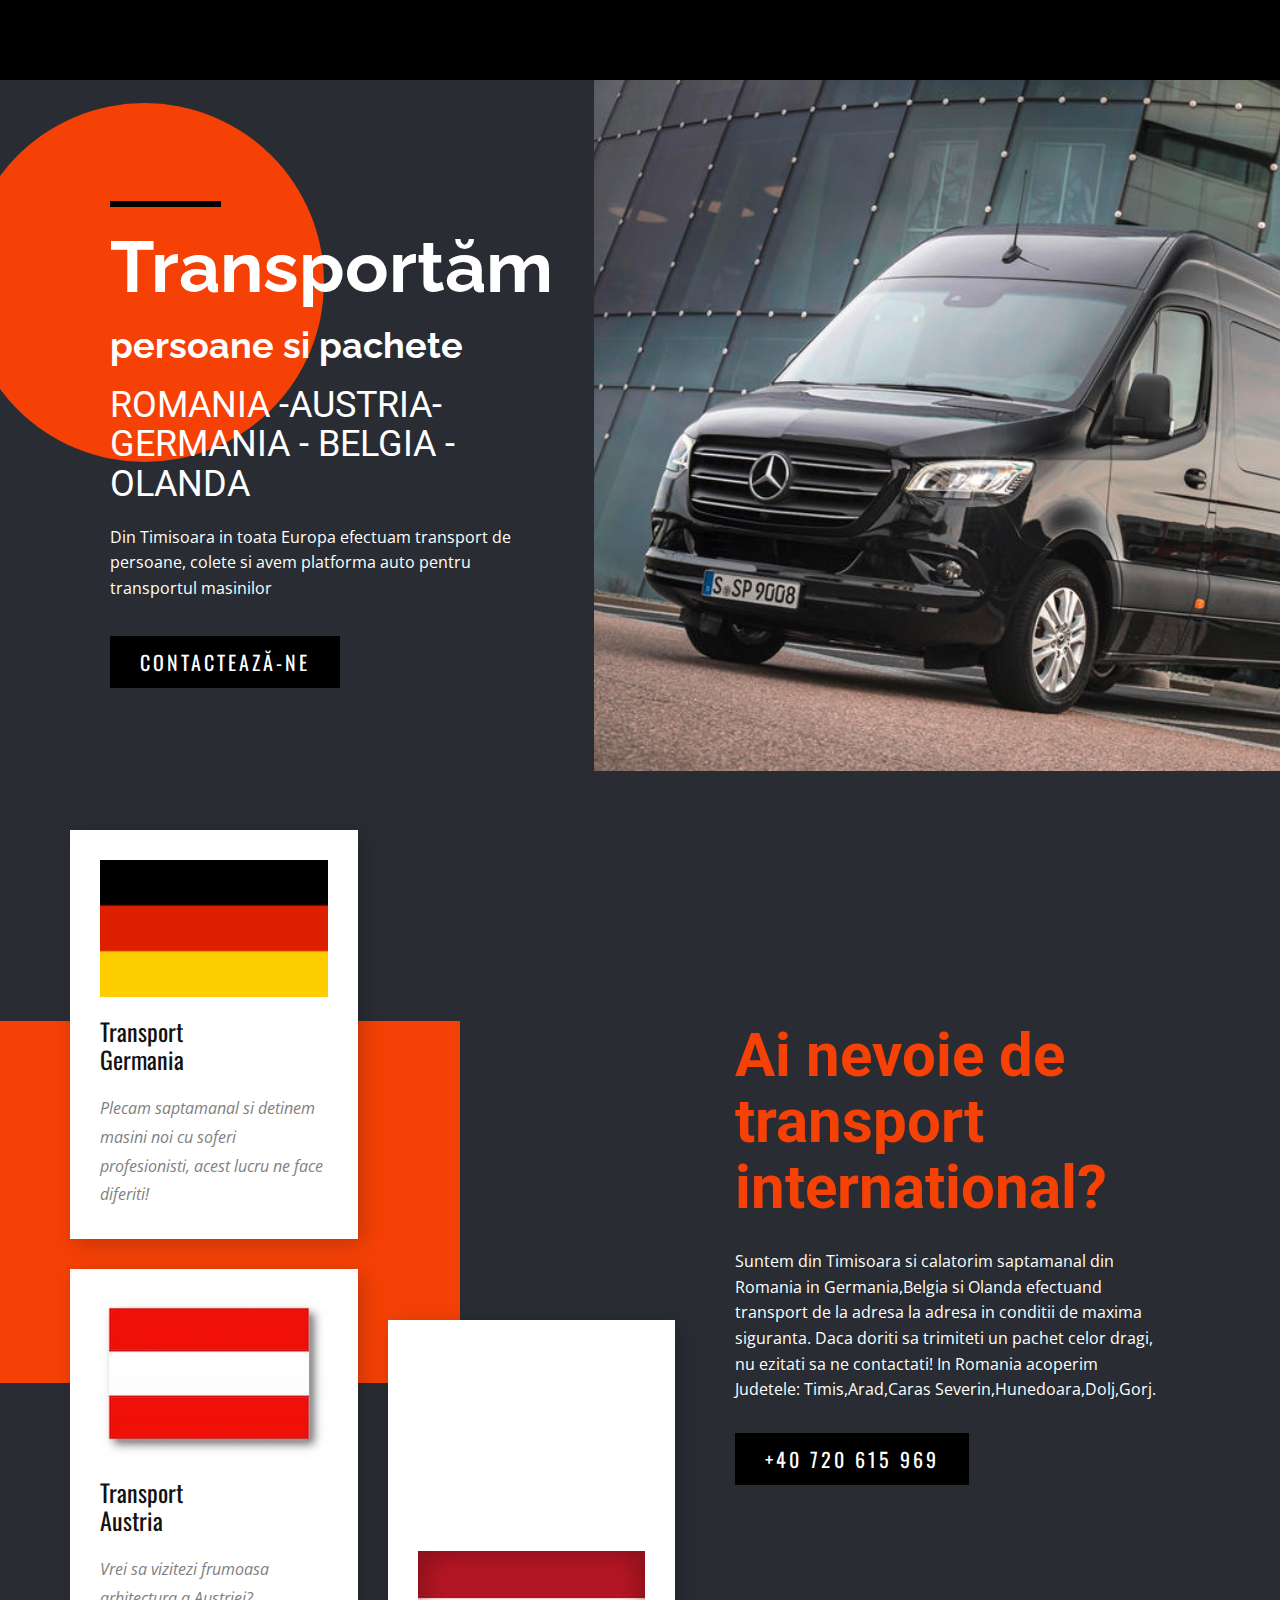
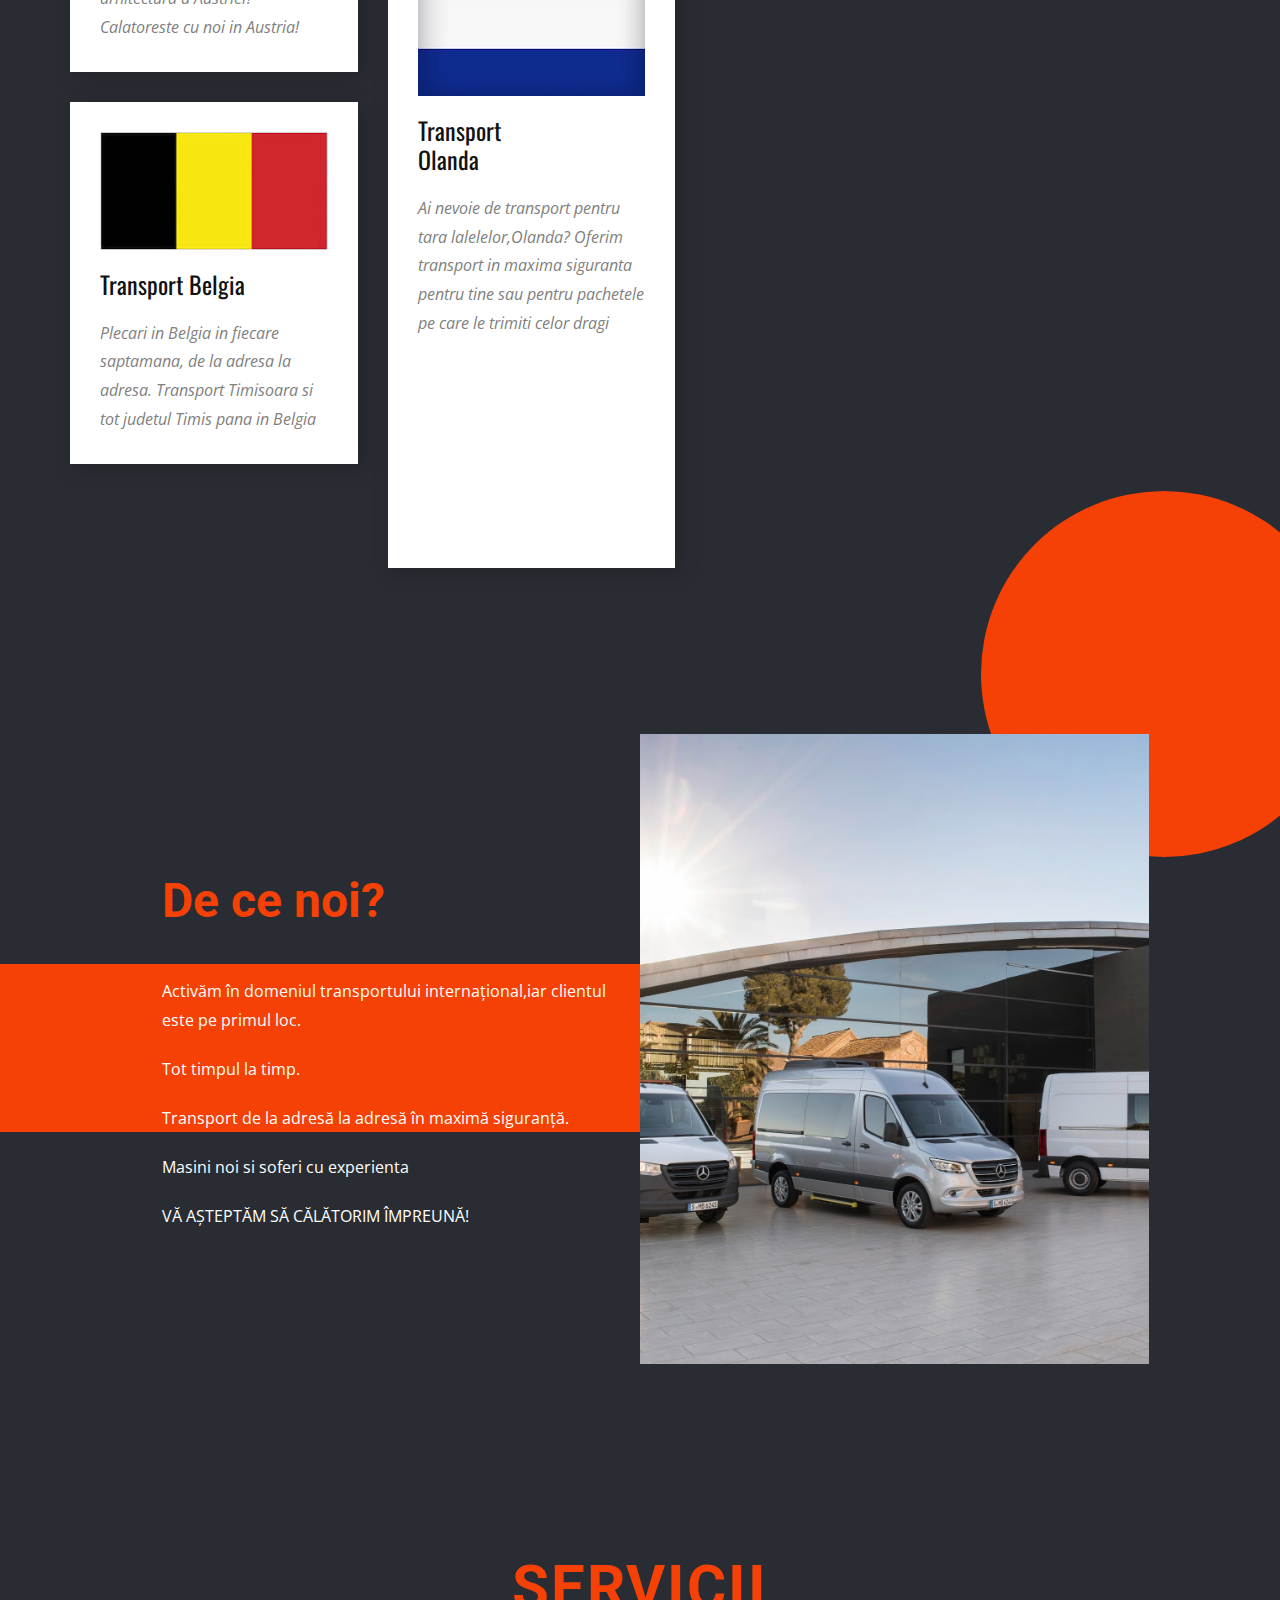
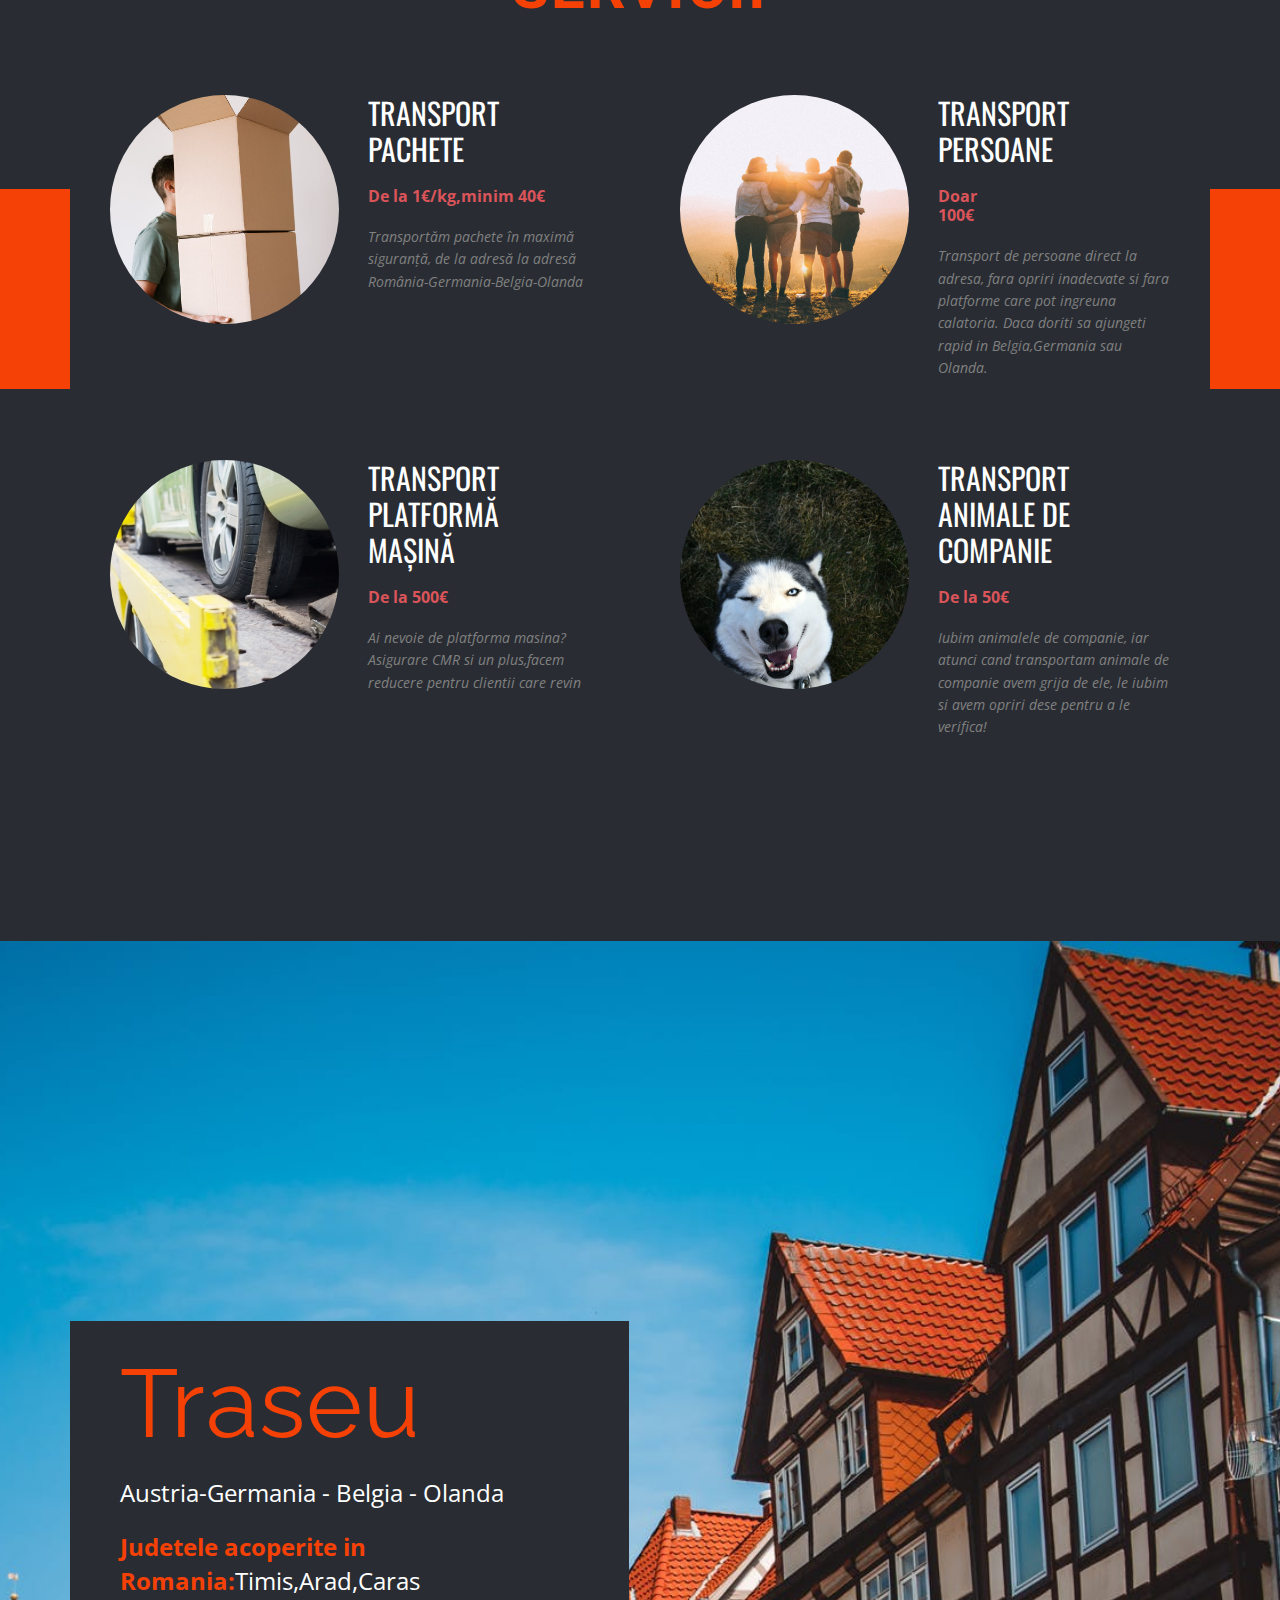
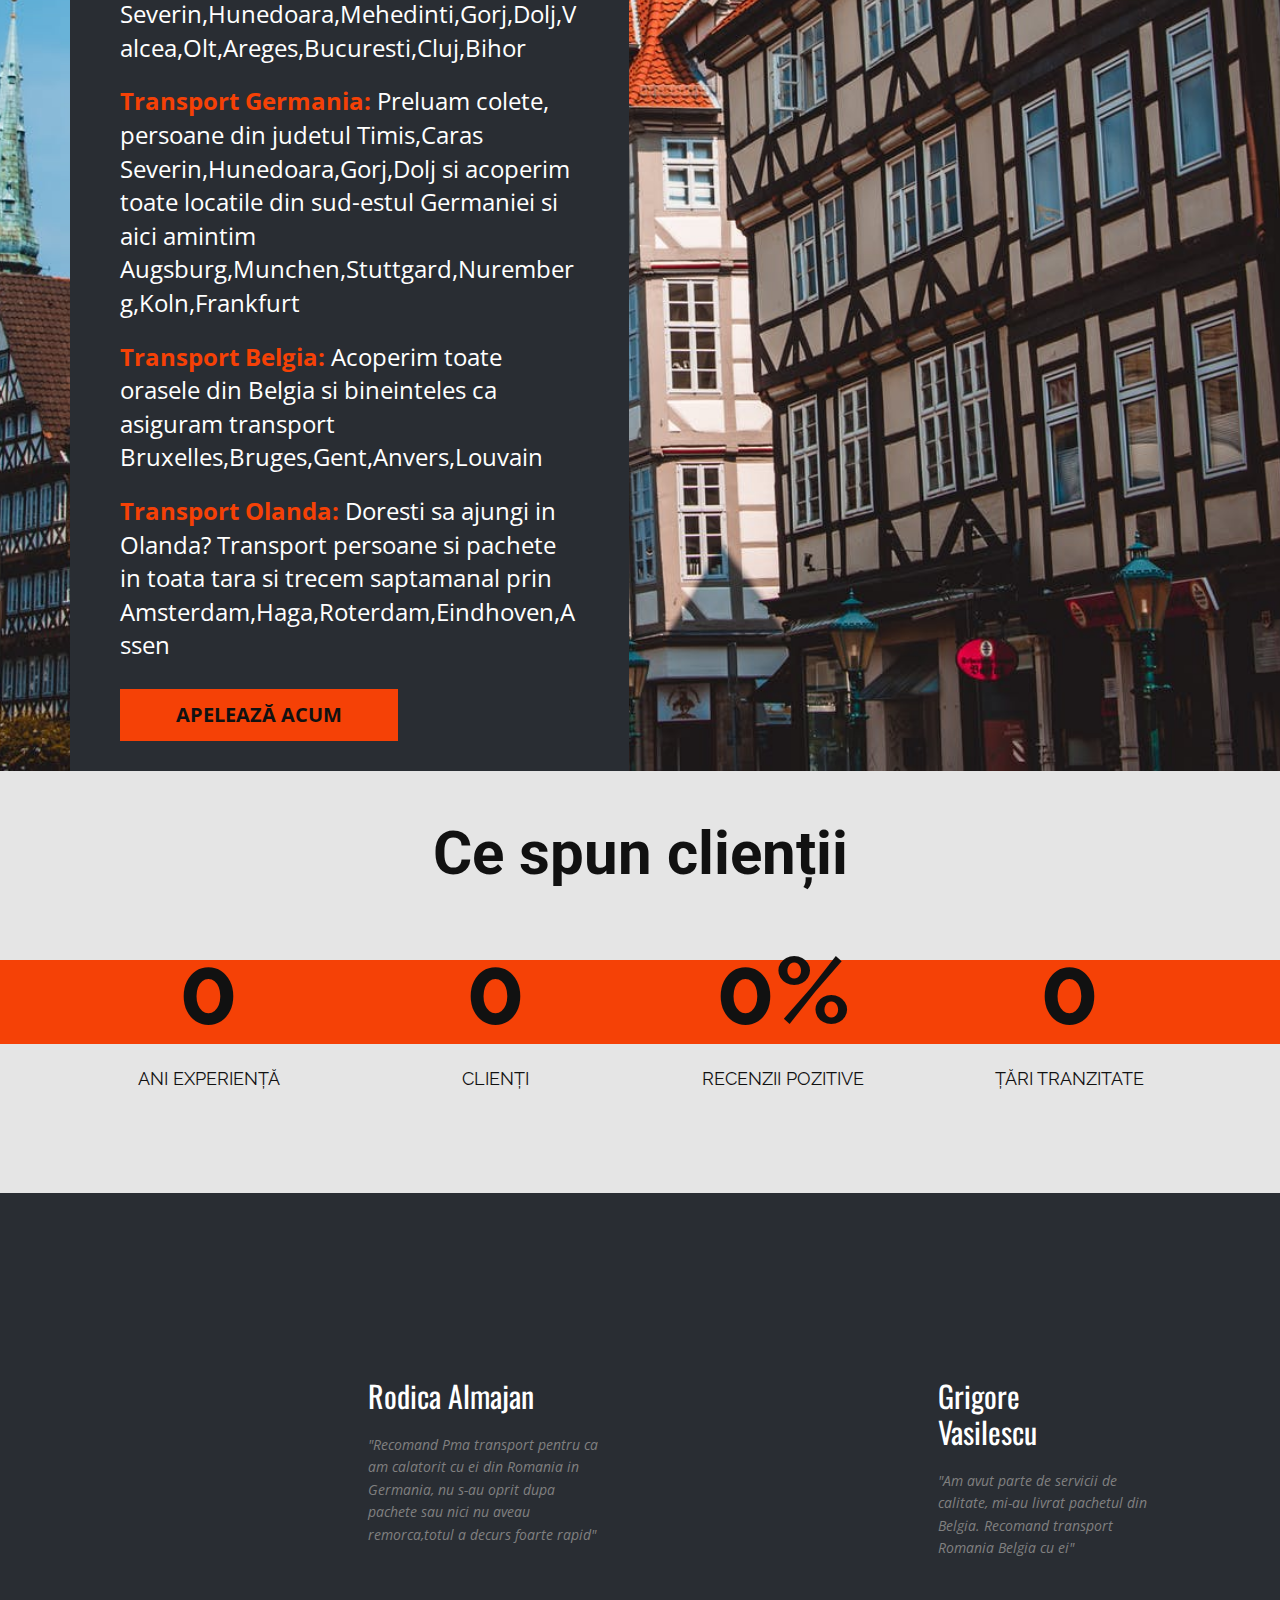
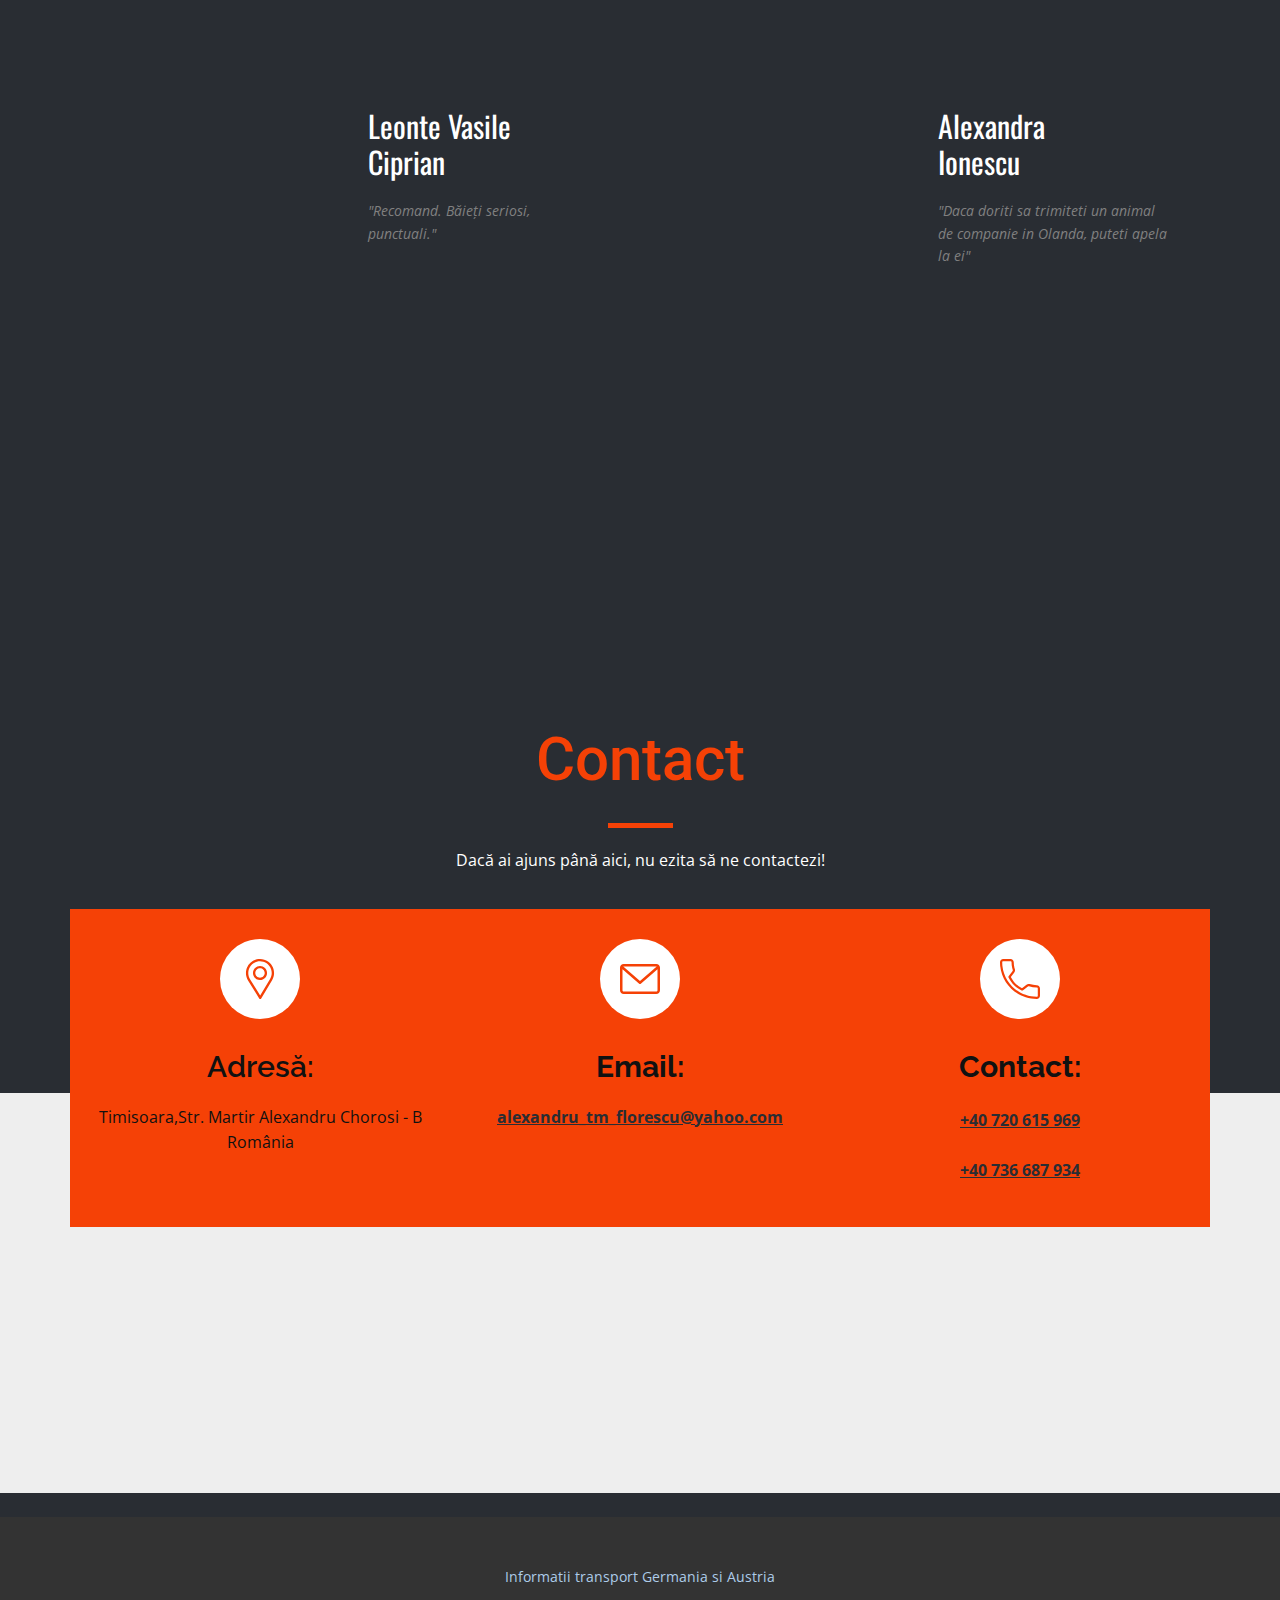
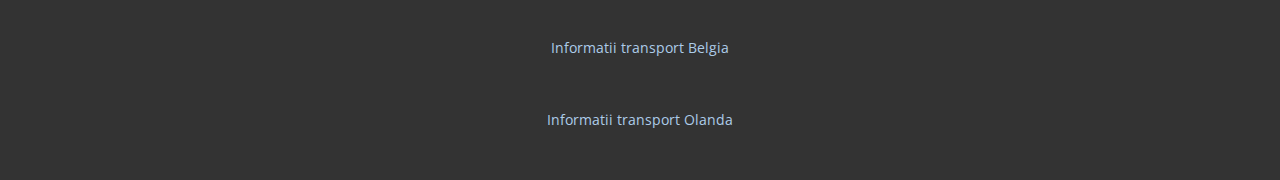
==== index.html @ e8ba088a "wapp number" ====
<!DOCTYPE html>
<html style="font-size: 16px;">
  <head>
  <!-- SEO Meta Tags -->
    <meta name="description" content="Pma transport- Din Timisoara transportam international ">
    <meta name="application-name" content="Pma transport">
    <meta name="keywords" content="pma transport timisoara,transport timisoara,transport romania germania,transport pachete germania,transport persoane olanda,transport persoane belgia,de la adresa la adresa,transport duminica,transport international"> 
    <meta name="creator" content="Pma transport"

    <!-- OG Meta Tags to improve the way the post looks when you share the page on LinkedIn, Facebook, Google+ -->
	<meta property="og:site_name" content="https://pmatransport.com/"/> <!-- website name -->
	<meta property="og:site" content="https://pmatransport.com/" /> <!-- website link -->
	<meta property="og:title" content="Pma transport persoane si pachete"/> <!-- title shown in the actual shared post -->
	<meta property="og:description" content="Transport din Timisoara in Germania,Belgia,Olanda " /> <!-- description shown in the actual shared post -->
	<meta property="og:image" content="" /> <!-- image link, make sure it's jpg -->
	<meta property="og:url" content="https://pmatransport.com/" /> <!-- where do you want your post to link to -->
	<meta property="og:type" content="Transport Romania Germania " />

    <!-- Website Title -->
    <title>Pma transport Timisoara - Transport international</title>
    
    <!-- Canonical link -->
    <link rel="canonical" href="https://pmatransport.com/" />

    <meta name="viewport" content="width=device-width, initial-scale=1.0">
    <meta charset="utf-8">
    <meta name="page_type" content="np-template-header-footer-from-plugin">
    <link rel="stylesheet" href="nicepage.css" media="screen">
<link rel="stylesheet" href="Page-1.css" media="screen">
    <script class="u-script" type="text/javascript" src="jquery.js" defer=""></script>
    <script class="u-script" type="text/javascript" src="nicepage.js" defer=""></script>
    <meta name="generator" content="Nicepage 3.5.3, nicepage.com">
    <link id="u-theme-google-font" rel="stylesheet" href="https://fonts.googleapis.com/css?family=Roboto:100,100i,300,300i,400,400i,500,500i,700,700i,900,900i|Open+Sans:300,300i,400,400i,600,600i,700,700i,800,800i">
    <link id="u-page-google-font" rel="stylesheet" href="https://fonts.googleapis.com/css?family=Raleway:100,100i,200,200i,300,300i,400,400i,500,500i,600,600i,700,700i,800,800i,900,900i|Oswald:200,300,400,500,600,700">
    <link rel="icon" type="image/png" href="images/Pma transport Timisoara.png"/>
    
    
    <script type="application/ld+json">{
		"@context": "http://schema.org",
		"@type": "Organization",
		"name": "",
		"url": "index.html",
		"logo": "images/default-logo.png"
}</script>
    <meta name="theme-color" content="#478ac9">
    <link rel="canonical" href="index.html">
    <meta property="og:url" content="index.html">
  </head>
  <body data-home-page="index.html" data-home-page-title="Transport international" class="u-body"><header style="background-color:black;" class="u-clearfix u-header u-header" id="sec-8a18"><div class="u-clearfix u-sheet u-valign-middle u-sheet-1">
        <nav class="u-menu u-menu-dropdown u-offcanvas u-menu-1">
        </nav>
      </div></header>
    <section class="u-clearfix u-image u-section-1" id="carousel_5443">
      <div class="u-palette-3-base u-shape u-shape-circle u-shape-1"></div>
      <div class="u-clearfix u-layout-wrap u-layout-wrap-1">
        <div class="u-layout">
          <div class="u-layout-row">
            <div class="u-align-left u-container-style u-layout-cell u-left-cell u-size-26 u-layout-cell-1">
              <div class="u-container-layout u-container-layout-1">
                <div class="u-border-6 u-border-black u-line u-line-horizontal u-line-1"></div>
                <h1 style="font-weight: bold; color:white" class="u-custom-font u-font-raleway u-text u-title ">Transportăm</h1>
                <h2 style="font-weight: bold;color:white" class="u-custom-font u-font-raleway u-text  ">persoane si pachete</h2>
                <h2 style="color:white" class="u-text"> ROMANIA -AUSTRIA- GERMANIA - BELGIA - OLANDA</h2>
               <p style="color: white;">Din Timisoara in toata Europa efectuam transport de persoane, colete si avem platforma auto pentru transportul masinilor</p>
                </p>
                <a href="tel:+40752961678" class="u-black u-btn u-button-style u-custom-font u-font-oswald u-hover-palette-3-base u-btn-2">CONTACTEAZĂ-NE</a>
              </div>
            </div>
            <div class="u-container-style u-image u-layout-cell u-right-cell u-size-34 u-image-1">
              <div class="u-container-layout u-container-layout-2"></div>
            </div>
          </div>
        </div>
      </div>
    </section>
    <section style="background-color: #292d33;" class="u-align-left u-clearfix u-grey-10 u-section-2" id="carousel_8fb6">
      <div class="u-palette-3-base u-shape u-shape-rectangle u-shape-1"></div>
      <div class="u-align-left u-container-style u-group u-group-1">
        <div class="u-container-layout u-valign-middle u-container-layout-1">
          <h2  style="color:#F54106;" class="u-text u-text-2">Ai nevoie de transport international?</h2>
          <p  style="color:white" class="u-text u-text-3">Suntem din Timisoara si calatorim saptamanal din Romania in Germania,Belgia si Olanda efectuand transport de la adresa la adresa in conditii de maxima siguranta. Daca doriti sa trimiteti un pachet celor dragi, nu ezitati sa ne contactati! In Romania acoperim Judetele: Timis,Arad,Caras Severin,Hunedoara,Dolj,Gorj.
          </p>
          <a href="tel:+40752961678" class="u-black u-btn u-button-style u-custom-font u-font-oswald u-hover-palette-3-base u-btn-2">+40 720 615 969</a>
        </div>
      </div>
      <div class="u-clearfix u-gutter-30 u-layout-wrap u-layout-wrap-1">
        <div class="u-gutter-0 u-layout">
          <div class="u-layout-row">
            <div class="u-size-30">
              <div class="u-layout-col">
                <div class="u-align-left u-container-style u-layout-cell u-right-cell u-size-20 u-size-30-md u-white u-layout-cell-1">
                  <div class="u-container-layout u-valign-middle u-container-layout-2">
                   <img href="Germania.html" src="./images/Transportam persoane pachete Timisoara Germania.png" alt="Pma transporta persoane,masini si pachete din Timisoara,Resita,Craiova,Drobeta Turnu Severin in Germania">
                    <h4 class="u-custom-font u-font-oswald u-text u-text-4"><a href="Germania.html">Transport Germania</a></h4>
                    <p class="u-text u-text-grey-50 u-text-5">Plecam saptamanal si detinem masini noi cu soferi profesionisti, acest lucru ne face diferiti!</p>
                  </div>
                </div>
                <div class="u-align-left u-container-style u-layout-cell u-right-cell u-size-20 u-size-30-md u-white u-layout-cell-1">
                  <div class="u-container-layout u-valign-middle u-container-layout-2">
                   <img href="Germania.html" src="./images/Transport-austia-persoane.jpg" alt="Pma transporta persoane,masini si pachete din Timisoara,Resita,Craiova,Drobeta Turnu Severin in Germania">
                    <h4 class="u-custom-font u-font-oswald u-text u-text-4"><a href="Germania.html">Transport Austria</a></h4>
                    <p class="u-text u-text-grey-50 u-text-5">Vrei sa vizitezi frumoasa arhitectura a Austriei?Calatoreste cu noi in Austria!</p>
                  </div>
                </div>
                <div class="u-align-left u-container-style u-layout-cell u-right-cell u-size-20 u-size-30-md u-white u-layout-cell-2">
                  <div class="u-container-layout u-valign-middle u-container-layout-3">
                    <img src="./images/Transport Timisoara Belgia Pma trans.jpeg" alt="Transport persoane duminica Timisoara Belgia">
                    <h4 class="u-custom-font u-font-oswald u-text u-text-6"><a href="Belgia.html">Transport Belgia</a></h4>
                    <p class="u-text u-text-grey-50 u-text-7">Plecari in Belgia in fiecare saptamana, de la adresa la adresa. Transport Timisoara si tot judetul Timis pana in Belgia</p>
                  </div>
                </div>
                <div class="u-container-style u-hidden-sm u-hidden-xs u-layout-cell u-right-cell u-size-20 u-size-60-md u-layout-cell-3">
                  <div class="u-container-layout u-container-layout-4"></div>
                </div>
              </div>
            </div>
            <div class="u-size-30">
              <div class="u-layout-col">
                <div class="u-container-style u-hidden-sm u-hidden-xs u-layout-cell u-left-cell u-size-20 u-size-30-md u-layout-cell-4">
                  <div class="u-container-layout u-container-layout-5"></div>
                </div>
                <div class="u-align-left u-container-style u-layout-cell u-left-cell u-size-20 u-size-30-md u-white u-layout-cell-5">
                  <div class="u-container-layout u-valign-middle u-container-layout-6">
                     <img src="./images/Transport persoane si pachete Olanda.jpg" alt="Transport persoane si pachete Romania Olanda zilinic de la adresa la adresa">
                    <h4 class="u-custom-font u-font-oswald u-text u-text-8"><a href="Olanda.html">Transport Olanda</a></h4>
                    <p class="u-text u-text-grey-50 u-text-9">Ai nevoie de transport pentru tara lalelelor,Olanda? Oferim transport in maxima siguranta pentru tine sau pentru pachetele pe care le trimiti celor dragi</p>
                  </div>
                </div>
              </div>
            </div>
          </div>
        </div>
      </div>
    </section> 
   
    <section class="u-align-center u-clearfix u-grey-10 u-section-3" id="carousel_b603">
      <div class="u-palette-3-base u-shape u-shape-rectangle u-shape-1"></div>
      <div class="u-palette-3-base u-shape u-shape-circle u-shape-2"></div>
      <div class="u-clearfix u-layout-wrap u-layout-wrap-1">
        <div class="u-layout">
          <div class="u-layout-row">
            <div class="u-align-left u-container-style u-layout-cell u-right-cell u-size-30 u-layout-cell-1">
              <div class="u-container-layout u-valign-middle u-container-layout-1">
                <h2 style="color:#F54106;margin-right:190px;margin-bottom: 5%;" class="u-text u-text-1">De ce noi?<br>
                </h2>
                <p style="color: white;" class="u-text u-text-2"> Activăm în domeniul transportului internațional,iar clientul este pe primul loc. 
                </p>
                <p style="color: white;" class="u-text u-text-2"> Tot timpul la timp.
                </p>
                <p style="color: white;" class="u-text u-text-2"> Transport de la adresă la adresă în maximă siguranță.
                </p>
                 <p style="color: white;" class="u-text u-text-2"> Masini noi si soferi cu experienta
                </p>
                <p style="color: white;" class="u-text u-text-2"> VĂ AȘTEPTĂM SĂ CĂLĂTORIM ÎMPREUNĂ!
                </p>
                
              </div>
            </div>
            <div class="u-container-style u-image u-layout-cell u-left-cell u-size-30 u-image-1">
              <div class="u-container-layout u-container-layout-2"></div>
            </div>
          </div>
        </div>
      </div>
    </section>
    <section class="u-align-center u-clearfix u-grey-10 u-section-5" id="carousel_11d8">
      <h2 style="color:#F54106" class="u-align-center u-text u-text-1">Servicii
      </h2>
      <div class="u-expanded-width u-palette-3-base u-shape u-shape-rectangle u-shape-1"></div>
      <div class="u-list u-repeater u-list-1">
        <div style="background-color: #292d33;" class="u-container-style u-list-item u-repeater-item u-white u-list-item-1">
          <div class="u-container-layout u-similar-container u-valign-top u-container-layout-1">
            <div alt="" class="u-image u-image-circle u-image-1"></div>
            <div class="u-align-center-xs u-container-style u-expanded-width-xs u-group u-group-1">
              <div class="u-container-layout u-container-layout-2">
                <h4 style="color: white;" class="u-custom-font u-font-oswald u-text u-text-2">TRANSPORT PACHETE</h4>
                <h5 class="u-custom-font u-text u-text-font u-text-palette-2-base u-text-3">De la 1€/kg,minim 40€</h5>
                <p class="u-text u-text-grey-50 u-text-4">Transportăm pachete în maximă siguranță, de la adresă la adresă România-Germania-Belgia-Olanda </p>
              </div>
            </div>
          </div>
        </div>
        <div style="background-color: #292d33;" class="u-container-style u-list-item u-repeater-item u-white u-list-item-2">
          <div class="u-container-layout u-similar-container u-valign-top u-container-layout-3">
            <div alt="" class="u-image u-image-circle u-image-2" data-image-width="598" data-image-height="598"></div>
            <div class="u-align-center-xs u-container-style u-expanded-width-xs u-group u-group-2">
              <div class="u-container-layout u-container-layout-4">
                <h4 style="color: white;" class="u-custom-font u-font-oswald u-text u-text-5">TRANSPORT PERSOANE</h4>
                <h5 class="u-custom-font u-text u-text-font u-text-palette-2-base u-text-6">Doar 100€</h5>
                <p class="u-text u-text-grey-50 u-text-7">Transport de persoane direct la adresa, fara opriri inadecvate si fara platforme care pot ingreuna calatoria. Daca doriti sa ajungeti rapid in Belgia,Germania sau Olanda.</p>
              </div>
            </div>
          </div>
        </div>
        <div style="background-color: #292d33;" class="u-container-style u-list-item u-repeater-item u-white u-list-item-3">
          <div class="u-container-layout u-similar-container u-valign-top u-container-layout-5">
            <div alt="" class="u-image u-image-circle u-image-3" data-image-width="598" data-image-height="598"></div>
            <div class="u-align-center-xs u-container-style u-expanded-width-xs u-group u-group-3">
              <div class="u-container-layout u-container-layout-6">
                <h4 style="color: white;" class="u-custom-font u-font-oswald u-text u-text-8">TRANSPORT PLATFORMĂ MAȘINĂ</h4>
                <h5 class="u-custom-font u-text u-text-font u-text-palette-2-base u-text-9">De la 500€ </h5>
                <p class="u-text u-text-grey-50 u-text-10">Ai nevoie de platforma masina? Asigurare CMR si un plus,facem reducere pentru clientii care revin</p>
              </div>
            </div>
          </div>
        </div>
        <div style="background-color: #292d33;" class="u-container-style u-list-item u-repeater-item u-white u-list-item-4">
          <div class="u-container-layout u-similar-container u-valign-top u-container-layout-7">
            <div alt="" class="u-image u-image-circle u-image-4"></div>
            <div class="u-align-center-xs u-container-style u-expanded-width-xs u-group u-group-4">
              <div class="u-container-layout u-container-layout-8">
                <h4 style="color: white;" class="u-custom-font u-font-oswald u-text u-text-11">TRANSPORT ANIMALE DE COMPANIE</h4>
                <h5 class="u-custom-font u-text u-text-font u-text-palette-2-base u-text-12">De la 50€</h5>
                <p class="u-text u-text-grey-50 u-text-13">Iubim animalele de companie, iar atunci cand transportam animale de companie avem grija de ele, le iubim si avem opriri dese pentru a le verifica!</p>
              </div>
            </div>
          </div>
        </div>
      </div>
     

    </section>
    <section class="u-clearfix u-image u-section-6" id="carousel_9860">
      <div class="u-clearfix u-sheet u-valign-bottom-xl u-sheet-1">
        <div class="u-align-left u-container-style u-group u-palette-5-dark-3 u-group-1">
          <div class="u-container-layout u-valign-middle u-container-layout-1">
            <h1 class="u-custom-font u-font-raleway u-text u-text-palette-3-base u-text-1">Traseu</h1>
            <p class="u-large-text u-text u-text-variant u-text-2"> Austria-Germania - Belgia - Olanda 
            </p>
             <p class="u-large-text u-text u-text-variant u-text-2"><span style="color:#F54106;font-weight:bold">Judetele acoperite in Romania:</span>Timis,Arad,Caras Severin,Hunedoara,Mehedinti,Gorj,Dolj,Valcea,Olt,Areges,Bucuresti,Cluj,Bihor
            </p>
            <p class="u-large-text u-text u-text-variant u-text-2"><span style="color:#F54106;font-weight:bold">Transport  Germania:</span> Preluam colete, persoane din judetul Timis,Caras Severin,Hunedoara,Gorj,Dolj si acoperim toate locatile din sud-estul Germaniei si aici amintim Augsburg,Munchen,Stuttgard,Nuremberg,Koln,Frankfurt
            </p>
            <p class="u-large-text u-text u-text-variant u-text-2"><span style="color:#F54106;font-weight:bold">Transport Belgia:</span> Acoperim toate orasele din Belgia si bineinteles ca asiguram transport Bruxelles,Bruges,Gent,Anvers,Louvain
            </p>
            <p class="u-large-text u-text u-text-variant u-text-2"><span style="color:#F54106;font-weight:bold">Transport Olanda:</span> Doresti sa ajungi in Olanda? Transport persoane si pachete in toata tara si trecem saptamanal prin Amsterdam,Haga,Roterdam,Eindhoven,Assen
            </p>
            <a href="tel:+40752961678" class="u-btn u-button-style u-palette-3-base u-btn-2">APELEAZĂ ACUM</a>
          </div>
        </div>
      </div>
    </section>
    <section class="u-align-center-lg u-align-center-md u-align-center-xl u-align-left-sm u-align-left-xs u-clearfix u-grey-10 u-section-7" id="carousel_ad17">
      <div class="u-expanded-width u-palette-3-base u-shape u-shape-rectangle u-shape-1"></div>
      <h2 class="u-align-center u-text u-text-1"><b style="">Ce spun clienții</b>
      </h2>
      <div class="u-list u-repeater u-list-1">
        <div class="u-align-center u-container-style u-list-item u-repeater-item">
          <div class="u-container-layout u-similar-container u-container-layout-1">
            <h3 class="u-custom-font u-font-raleway  u-text-2" data-animation-name="counter" data-animation-event="scroll" data-animation-duration="1000">7</h3>
            <h6 class="u-custom-font u-font-raleway u-text u-text-default u-text-3">Ani Experiență</h6>
          </div>
        </div>
        <div class="u-align-center u-container-style u-list-item u-repeater-item">
          <div class="u-container-layout u-similar-container u-container-layout-2">
            <h3 class="u-custom-font u-font-raleway  u-text-6" data-animation-name="counter" data-animation-event="scroll" data-animation-duration="1000">5000</h3>
            <h6 class="u-custom-font u-font-raleway u-text u-text-default u-text-5">Clienți</h6>
          </div>
        </div>
        <div class="u-align-center u-container-style u-list-item u-repeater-item">
          <div class="u-container-layout u-similar-container u-container-layout-3">
            <h3 class="u-custom-font u-font-raleway  u-text-6" data-animation-name="counter" data-animation-event="scroll" data-animation-duration="1000">100%<br>
            </h3>
            <h6 class="u-custom-font u-font-raleway u-text u-text-default u-text-7">Recenzii pozitive</h6>
          </div>
        </div>
        <div class="u-align-center u-container-style u-list-item u-repeater-item">
          <div class="u-container-layout u-similar-container u-container-layout-4">
            <h3 class="u-custom-font u-font-raleway u-text u-text-8" data-animation-name="counter" data-animation-event="scroll" data-animation-duration="1000">3</h3>
            <h6 class="u-custom-font u-font-raleway u-text u-text-default u-text-9">Țări tranzitate</h6>
          </div>
        </div>
      </div>
    </section>
    <section class="u-align-center u-clearfix u-grey-10 u-section-5" id="carousel_11d8">
      <div style="margin-top:30%;" class="u-list u-repeater u-list-1">
        <div style="background-color: #292d33;" class="u-container-style u-list-item u-repeater-item u-white u-list-item-1">
          <div class="u-container-layout u-similar-container u-valign-top u-container-layout-1">
            <div class="u-align-center-xs u-container-style u-expanded-width-xs u-group u-group-1">
              <div class="u-container-layout u-container-layout-2">
                <h4 style="color: white;" class="u-custom-font u-font-oswald u-text u-text-2">Rodica Almajan</h4>
                <p class="u-text u-text-grey-50 u-text-4">"Recomand Pma transport pentru ca am calatorit cu ei din Romania in Germania, nu s-au oprit dupa pachete sau nici nu aveau remorca,totul a decurs foarte rapid" </p>
              </div>
            </div>
          </div>
        </div>
        <div style="background-color: #292d33;" class="u-container-style u-list-item u-repeater-item u-white u-list-item-2">
          <div class="u-container-layout u-similar-container u-valign-top u-container-layout-3">
            <div class="u-align-center-xs u-container-style u-expanded-width-xs u-group u-group-2">
              <div class="u-container-layout u-container-layout-4">
                <h4 style="color: white;" class="u-custom-font u-font-oswald u-text u-text-5">Grigore Vasilescu</h4>
                <p class="u-text u-text-grey-50 u-text-7">"Am avut parte de servicii de calitate, mi-au livrat pachetul din Belgia. Recomand transport Romania Belgia cu ei"</p>
              </div>
            </div>
          </div>
        </div>
        <div style="background-color: #292d33;" class="u-container-style u-list-item u-repeater-item u-white u-list-item-3">
          <div class="u-container-layout u-similar-container u-valign-top u-container-layout-5">
            <div class="u-align-center-xs u-container-style u-expanded-width-xs u-group u-group-3">
              <div class="u-container-layout u-container-layout-6">
                <h4 style="color: white;" class="u-custom-font u-font-oswald u-text u-text-8">Leonte Vasile Ciprian</h4>
                <p class="u-text u-text-grey-50 u-text-10">"Recomand. Băieți seriosi, punctuali."</p>
              </div>
            </div>
          </div>
        </div>
        <div style="background-color: #292d33;" class="u-container-style u-list-item u-repeater-item u-white u-list-item-4">
          <div class="u-container-layout u-similar-container u-valign-top u-container-layout-7">
            <div class="u-align-center-xs u-container-style u-expanded-width-xs u-group u-group-4">
              <div class="u-container-layout u-container-layout-8">
                <h4 style="color: white;" class="u-custom-font u-font-oswald u-text u-text-11">Alexandra Ionescu</h4>
                <p class="u-text u-text-grey-50 u-text-13">"Daca doriti sa trimiteti un animal de companie in Olanda, puteti apela la ei"</p>
              </div>
            </div>
          </div>
        </div>
      </div>
     

    </section>
    <section class="u-align-center u-clearfix u-palette-5-dark-3 u-valign-bottom-lg u-valign-bottom-md u-valign-bottom-sm u-valign-bottom-xs u-section-8" id="carousel_ced1">
      <h2 class="u-text u-text-palette-3-base u-text-1">Contact</h2>
      <div class="u-border-5 u-border-palette-3-base u-line u-line-horizontal u-line-1"></div>
      <p class="u-text u-text-2">Dacă ai ajuns până aici, nu ezita să ne contactezi!</p>
      <div class="u-expanded-width u-grey-light-2 u-map u-map-1">
        
      </div>
      <div class="u-clearfix u-gutter-0 u-layout-wrap u-layout-wrap-1">
        <div class="u-gutter-0 u-layout">
          <div class="u-layout-row">
            <div class="u-container-style u-layout-cell u-left-cell u-palette-3-base u-size-20 u-layout-cell-1">
              <div class="u-container-layout u-valign-top u-container-layout-1"><span class="u-icon u-icon-circle u-spacing-20 u-text-palette-3-base u-white u-icon-1"><svg class="u-svg-link" preserveAspectRatio="xMidYMin slice" viewBox="0 0 512 512" style=""><use xmlns:xlink="http://www.w3.org/1999/xlink" xlink:href="#svg-9534"></use></svg><svg xmlns="http://www.w3.org/2000/svg" xmlns:xlink="http://www.w3.org/1999/xlink" version="1.1" id="svg-9534" x="0px" y="0px" viewBox="0 0 512 512" style="enable-background:new 0 0 512 512;" xml:space="preserve" class="u-svg-content"><g><g><path d="M256,0C156.748,0,76,80.748,76,180c0,33.534,9.289,66.26,26.869,94.652l142.885,230.257    c2.737,4.411,7.559,7.091,12.745,7.091c0.04,0,0.079,0,0.119,0c5.231-0.041,10.063-2.804,12.75-7.292L410.611,272.22    C427.221,244.428,436,212.539,436,180C436,80.748,355.252,0,256,0z M384.866,256.818L258.272,468.186l-129.905-209.34    C113.734,235.214,105.8,207.95,105.8,180c0-82.71,67.49-150.2,150.2-150.2S406.1,97.29,406.1,180    C406.1,207.121,398.689,233.688,384.866,256.818z"></path>
</g>
</g><g><g><path d="M256,90c-49.626,0-90,40.374-90,90c0,49.309,39.717,90,90,90c50.903,0,90-41.233,90-90C346,130.374,305.626,90,256,90z     M256,240.2c-33.257,0-60.2-27.033-60.2-60.2c0-33.084,27.116-60.2,60.2-60.2s60.1,27.116,60.1,60.2    C316.1,212.683,289.784,240.2,256,240.2z"></path>
</g>
</g><g></g><g></g><g></g><g></g><g></g><g></g><g></g><g></g><g></g><g></g><g></g><g></g><g></g><g></g><g></g></svg></span>
                <h5 class="u-align-center u-custom-font u-font-raleway u-text u-text-3">Adresă:</h5>
                <p class="u-align-center u-text u-text-4">Timisoara,Str. Martir Alexandru Chorosi - B<br>România
                </p>
              </div>
            </div>
            <div class="u-container-style u-layout-cell u-palette-3-base u-size-20 u-layout-cell-2">
              <div class="u-container-layout u-valign-top u-container-layout-2"><span class="u-icon u-icon-circle u-spacing-20 u-text-palette-3-base u-white u-icon-2"><svg class="u-svg-link" preserveAspectRatio="xMidYMin slice" viewBox="0 0 479.058 479.058" style=""><use xmlns:xlink="http://www.w3.org/1999/xlink" xlink:href="#svg-6af8"></use></svg><svg xmlns="http://www.w3.org/2000/svg" id="svg-6af8" enable-background="new 0 0 479.058 479.058" viewBox="0 0 479.058 479.058" class="u-svg-content"><path d="m434.146 59.882h-389.234c-24.766 0-44.912 20.146-44.912 44.912v269.47c0 24.766 20.146 44.912 44.912 44.912h389.234c24.766 0 44.912-20.146 44.912-44.912v-269.47c0-24.766-20.146-44.912-44.912-44.912zm0 29.941c2.034 0 3.969.422 5.738 1.159l-200.355 173.649-200.356-173.649c1.769-.736 3.704-1.159 5.738-1.159zm0 299.411h-389.234c-8.26 0-14.971-6.71-14.971-14.971v-251.648l199.778 173.141c2.822 2.441 6.316 3.655 9.81 3.655s6.988-1.213 9.81-3.655l199.778-173.141v251.649c-.001 8.26-6.711 14.97-14.971 14.97z"></path></svg></span>
                <h5 class="u-align-center u-custom-font u-font-raleway u-text u-text-5">Email:</h5>
                <a href="mailto:alexandru_tm_florescu@yahoo.com" class="u-border-active-none u-border-hover-none u-btn u-btn-rectangle u-button-style u-none u-text-hover-palette-2-base u-text-palette-5-dark-3 u-btn-1">alexandru_tm_florescu@yahoo.com</a>
              </div>
            </div>
            <div class="u-container-style u-layout-cell u-palette-3-base u-right-cell u-size-20 u-layout-cell-3">
              <div class="u-container-layout u-valign-top u-container-layout-3"><span class="u-icon u-icon-circle u-spacing-20 u-text-palette-3-base u-white u-icon-3"><svg class="u-svg-link" preserveAspectRatio="xMidYMin slice" viewBox="0 0 384 384" style=""><use xmlns:xlink="http://www.w3.org/1999/xlink" xlink:href="#svg-04b2"></use></svg><svg xmlns="http://www.w3.org/2000/svg" xmlns:xlink="http://www.w3.org/1999/xlink" version="1.1" id="svg-04b2" x="0px" y="0px" viewBox="0 0 384 384" style="enable-background:new 0 0 384 384;" xml:space="preserve" class="u-svg-content"><g><g><path d="M353.188,252.052c-23.51,0-46.594-3.677-68.469-10.906c-10.906-3.719-23.323-0.833-30.438,6.417l-43.177,32.594    c-50.073-26.729-80.917-57.563-107.281-107.26l31.635-42.052c8.219-8.208,11.167-20.198,7.635-31.448    c-7.26-21.99-10.948-45.063-10.948-68.583C132.146,13.823,118.323,0,101.333,0H30.812C13.823,0,0,13.823,0,30.812    C0,225.563,158.438,384,353.188,384c16.99,0,30.813-13.823,30.813-30.813v-70.323C384,265.875,370.177,252.052,353.188,252.052z     M362.667,353.188c0,5.229-4.25,9.479-9.479,9.479c-182.99,0-331.854-148.865-331.854-331.854c0-5.229,4.25-9.479,9.479-9.479    h70.521c5.229,0,9.479,4.25,9.479,9.479c0,25.802,4.052,51.125,11.979,75.115c1.104,3.542,0.208,7.208-3.375,10.938L82.75,165.427    c-2.458,3.26-2.844,7.625-1,11.26c29.927,58.823,66.292,95.188,125.531,125.542c3.604,1.885,8.021,1.49,11.292-0.979    l49.677-37.635c2.51-2.51,6.271-3.406,9.667-2.25c24.156,7.979,49.479,12.021,75.271,12.021c5.229,0,9.479,4.25,9.479,9.479    V353.188z"></path>
</g>
</g><g></g><g></g><g></g><g></g><g></g><g></g><g></g><g></g><g></g><g></g><g></g><g></g><g></g><g></g><g></g></svg></span>
                <h5 class="u-align-center u-custom-font u-font-raleway u-text u-text-6">Contact:</h5>
                <a style="margin-top:7%;"  href="tel:+40752961678" class="u-border-active-none u-border-hover-none u-btn u-btn-rectangle u-button-style u-none u-text-hover-palette-2-base u-text-palette-5-dark-3 u-btn-2">+40 720 615 969</a>
                <a style="margin-top:7%;"  href="tel:+40752961678" class="u-border-active-none u-border-hover-none u-btn u-btn-rectangle u-button-style u-none u-text-hover-palette-2-base u-text-palette-5-dark-3 u-btn-2">+40 736 687 934</a>
              </div>
            </div>
          </div>
        </div>
      </div>
    </section>
    
    
    <footer class="u-align-center u-clearfix u-footer u-grey-80 u-footer" id="sec-cd0f"><div class="u-clearfix u-sheet u-sheet-1">
        <p class="u-small-text u-text u-text-variant u-text-1"><a href="Germania.html">Informatii transport Germania si Austria</a></p>
        <p class="u-small-text u-text u-text-variant u-text-1"><a href="Belgia.html">Informatii transport Belgia</a></p>
        <p class="u-small-text u-text u-text-variant u-text-1"><a href="Olanda.html">Informatii transport Olanda</a></p>
        
      </div></footer>
      <!-- GetButton.io widget -->
<script type="text/javascript">
    (function () {
        var options = {
            facebook: "2244619245779385", // Facebook page ID
            call_to_action: "Rezervă!", // Call to action
            position: "right", // Position may be 'right' or 'left'
        };
        var proto = document.location.protocol, host = "getbutton.io", url = proto + "//static." + host;
        var s = document.createElement('script'); s.type = 'text/javascript'; s.async = true; s.src = url + '/widget-send-button/js/init.js';
        s.onload = function () { WhWidgetSendButton.init(host, proto, options); };
        var x = document.getElementsByTagName('script')[0]; x.parentNode.insertBefore(s, x);
    })();
</script>
<!-- GetButton.io widget -->
<script type="text/javascript">
    (function () {
        var options = {
            whatsapp: "+40758741984", // WhatsApp number
            call_to_action: "Mesaj!", // Call to action
            position: "left", // Position may be 'right' or 'left'
        };
        var proto = document.location.protocol, host = "getbutton.io", url = proto + "//static." + host;
        var s = document.createElement('script'); s.type = 'text/javascript'; s.async = true; s.src = url + '/widget-send-button/js/init.js';
        s.onload = function () { WhWidgetSendButton.init(host, proto, options); };
        var x = document.getElementsByTagName('script')[0]; x.parentNode.insertBefore(s, x);
    })();
</script>
<!-- /GetButton.io widget -->
<!-- /GetButton.io widget -->
  </body>
</html>
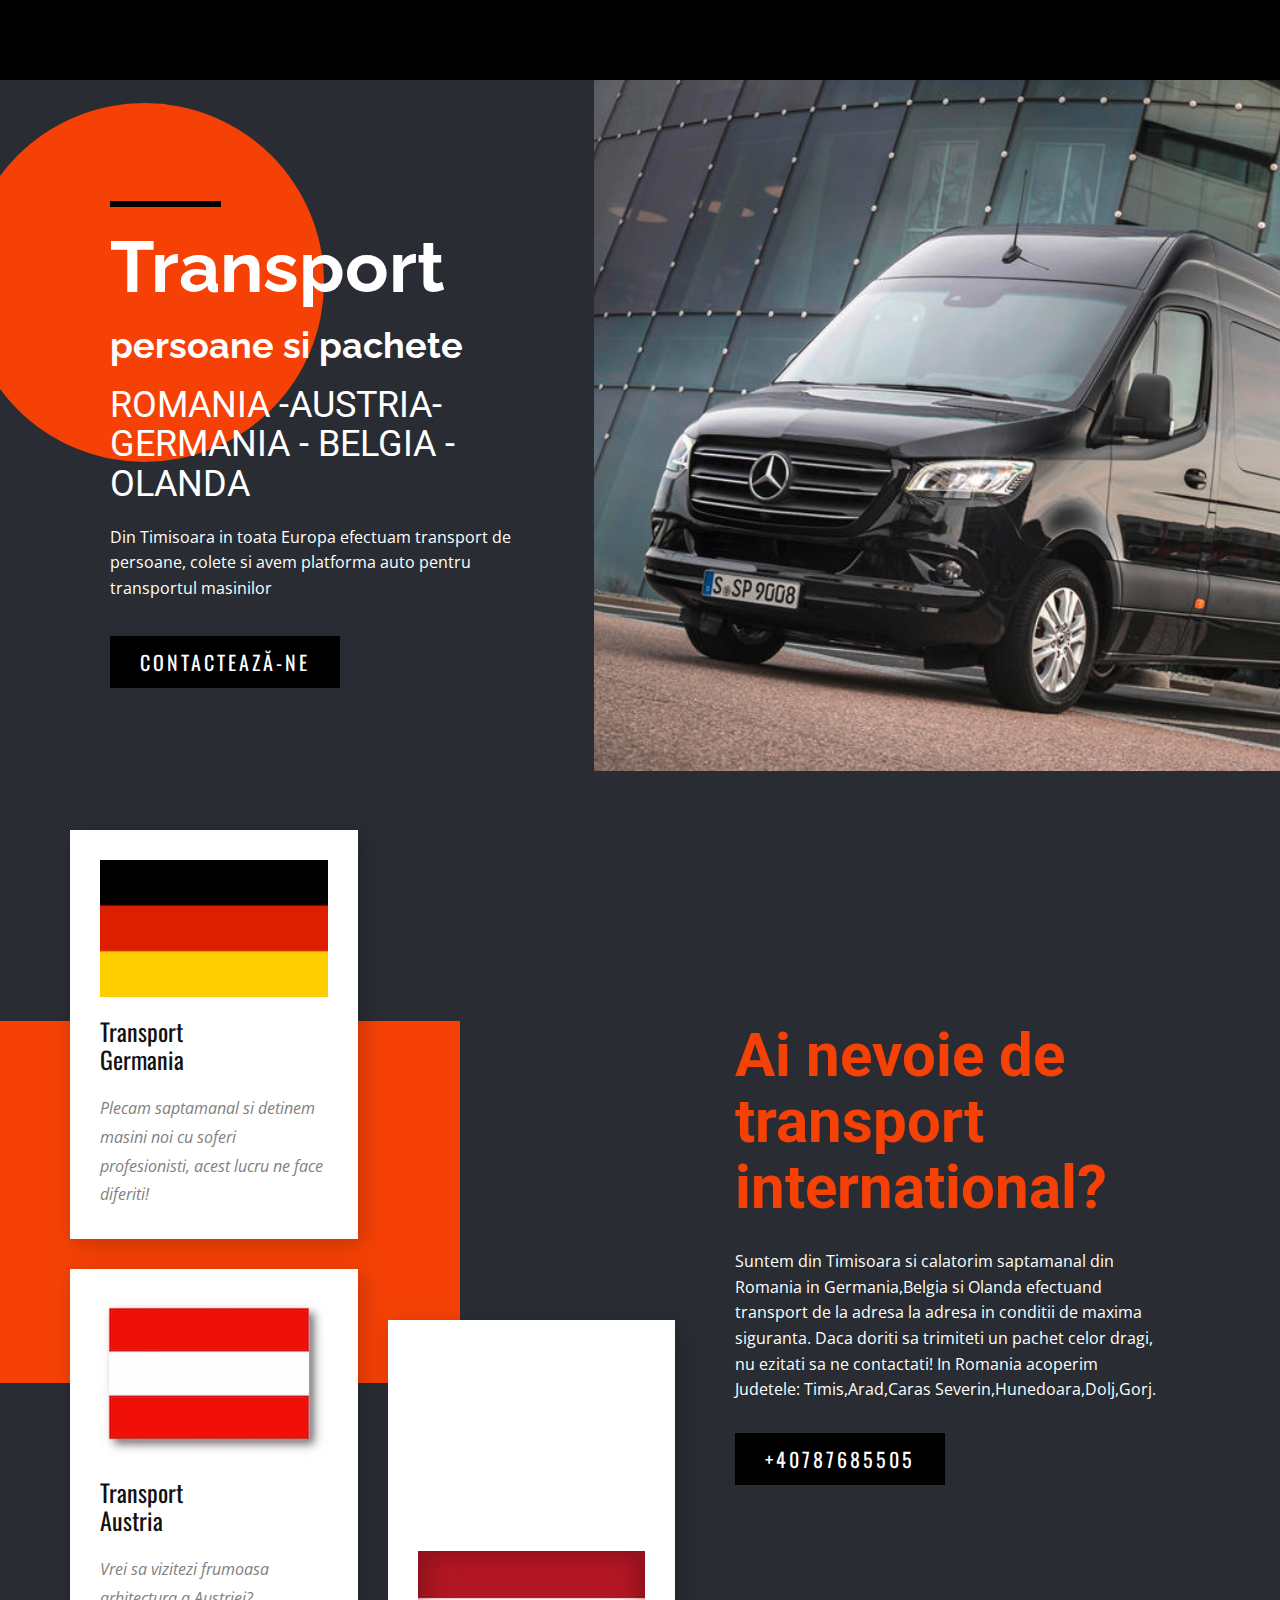
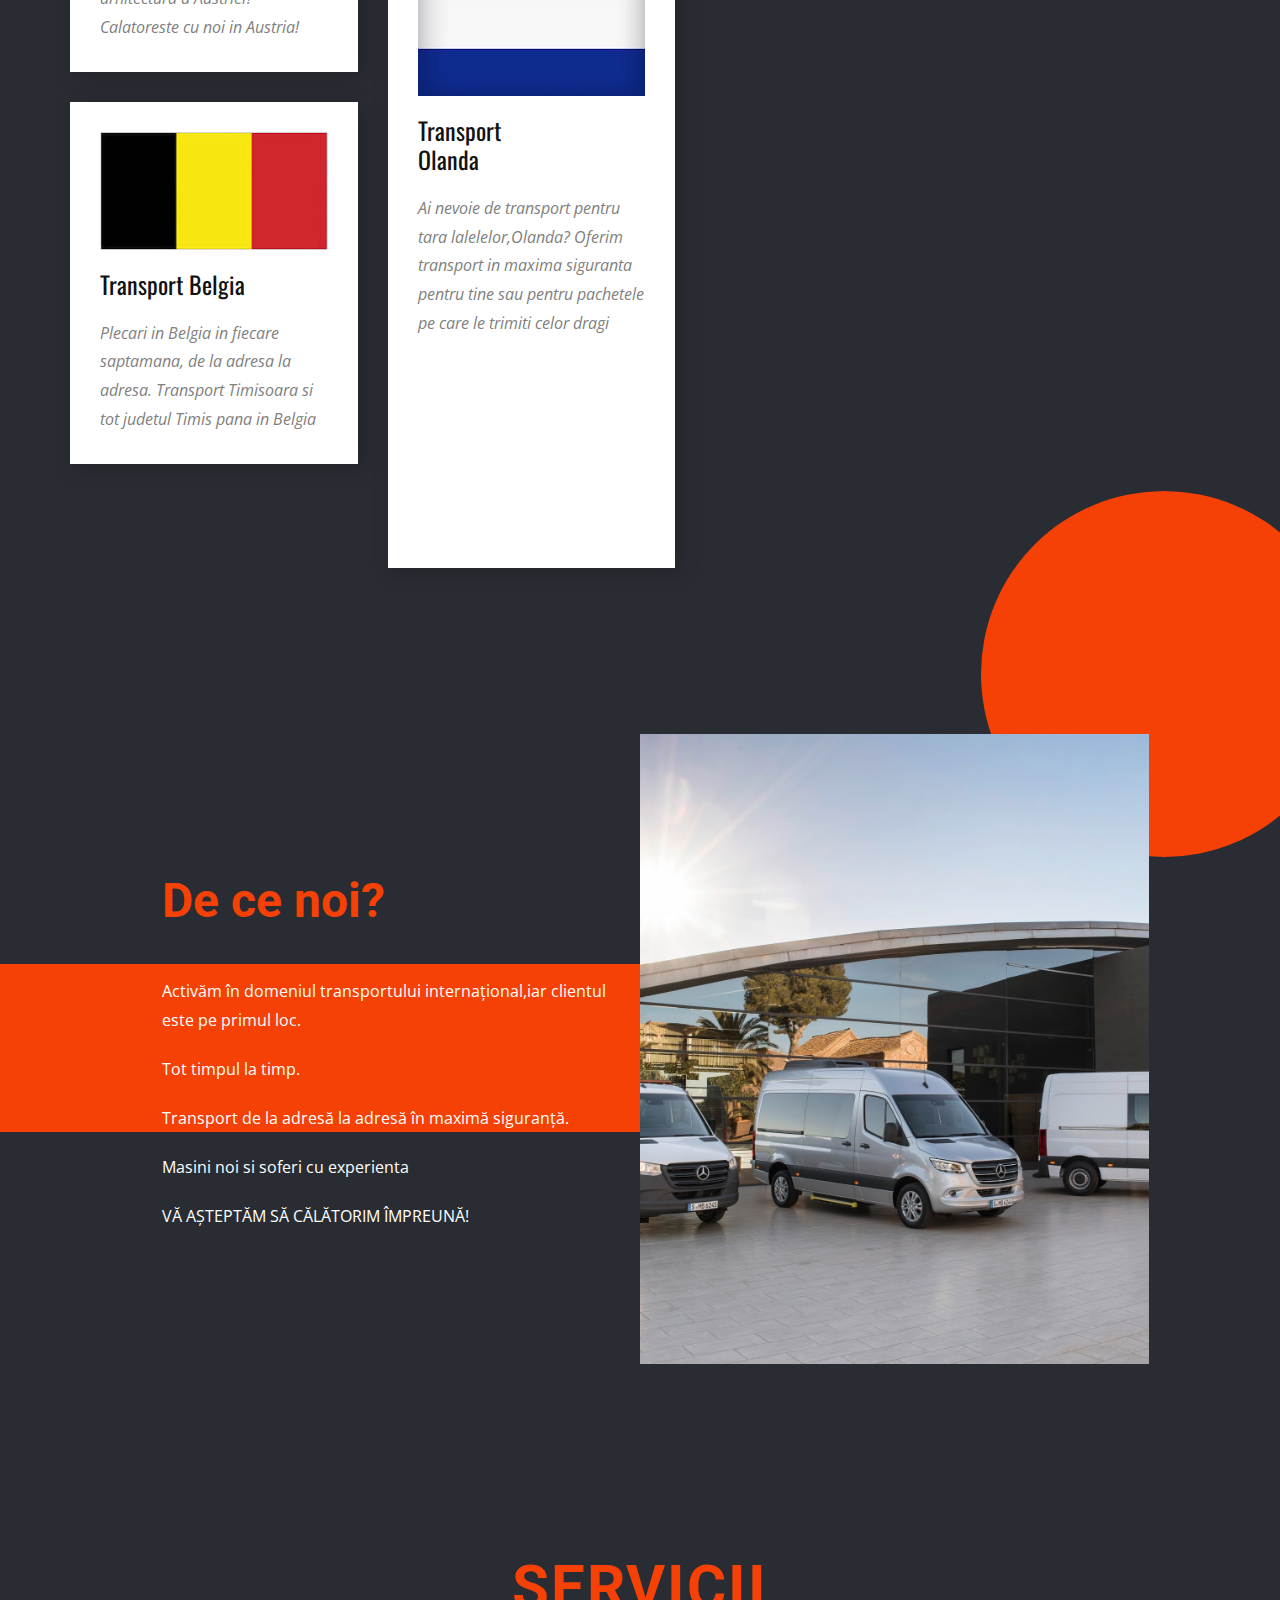
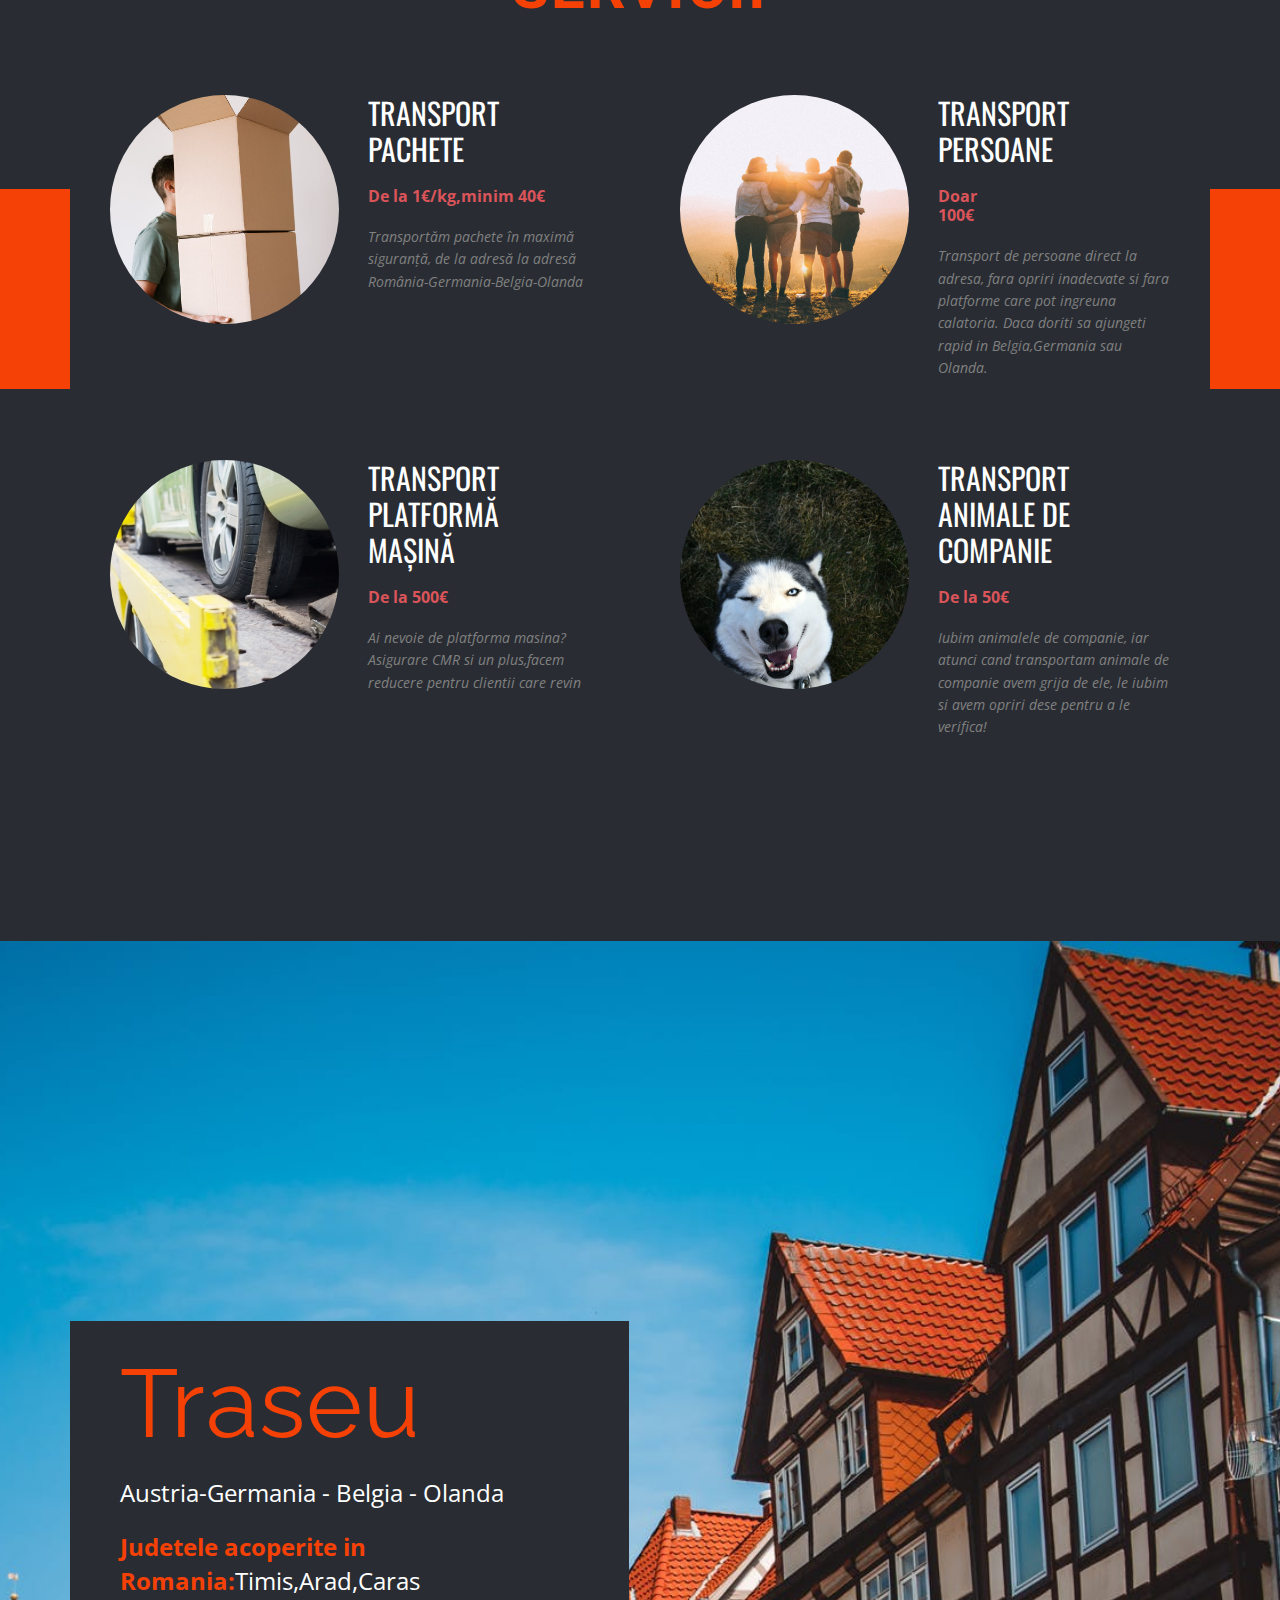
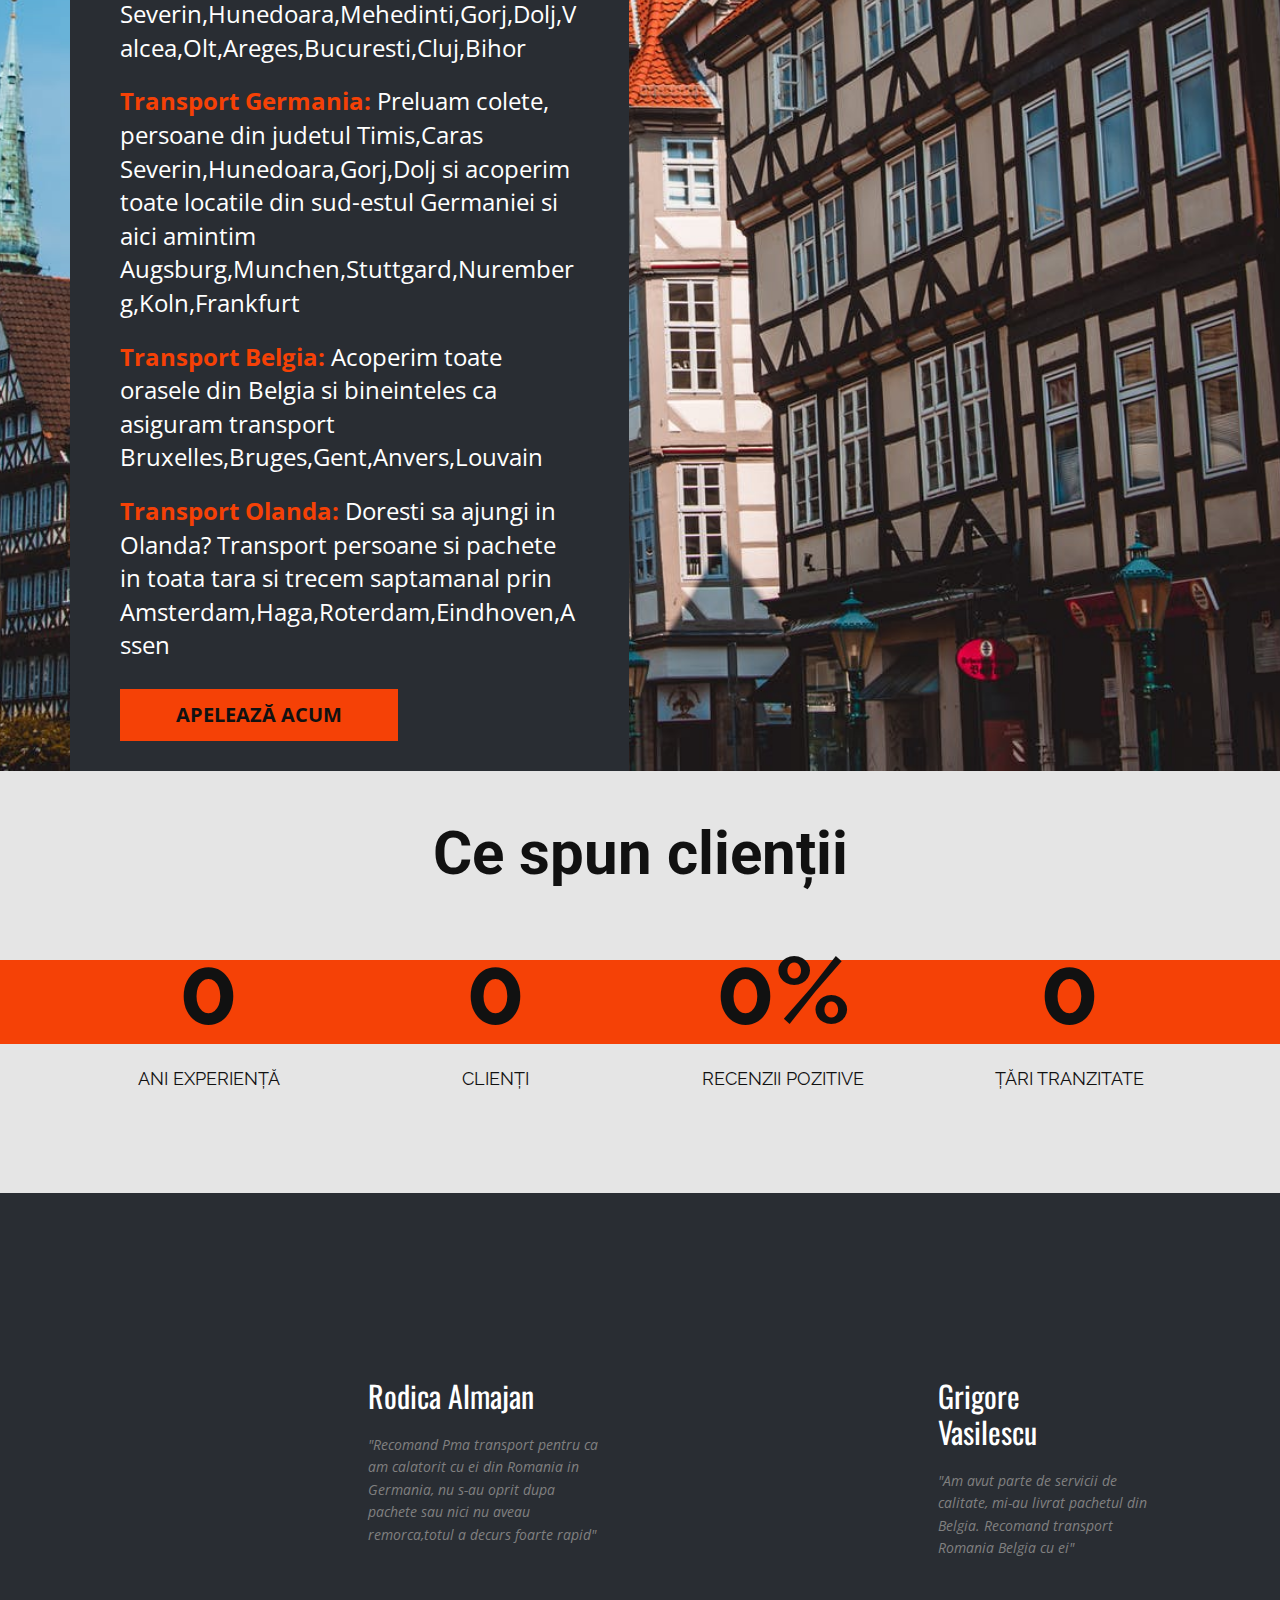
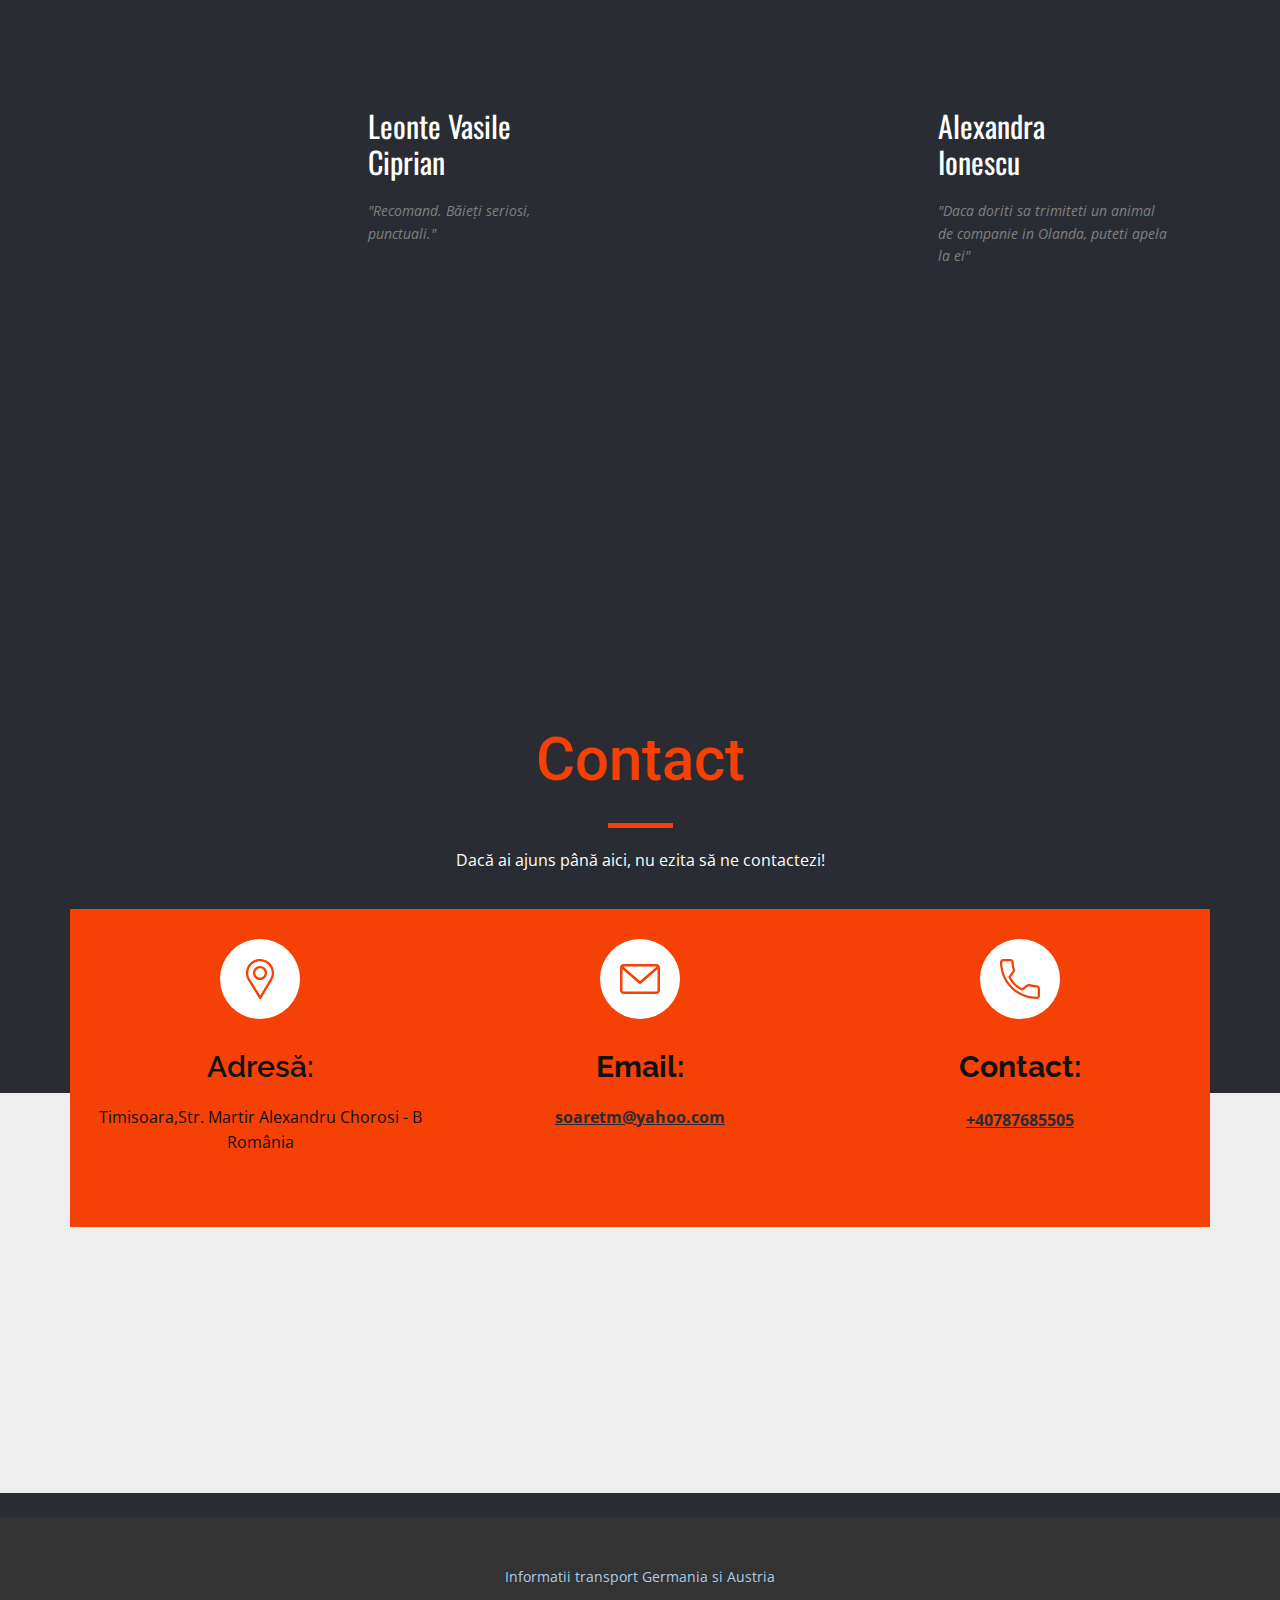
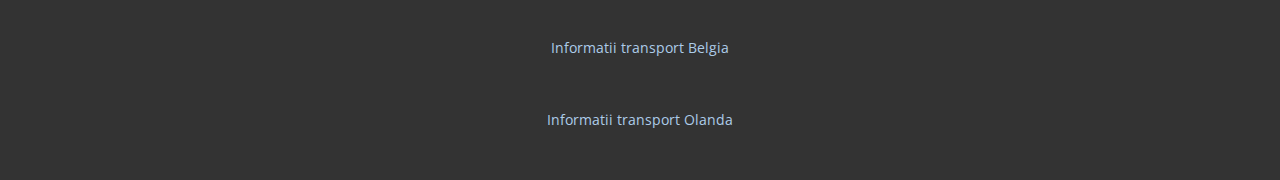
==== commit d6e1bb01: "Update index.html" ====
--- a/index.html
+++ b/index.html
@@ -58,12 +58,12 @@
             <div class="u-align-left u-container-style u-layout-cell u-left-cell u-size-26 u-layout-cell-1">
               <div class="u-container-layout u-container-layout-1">
                 <div class="u-border-6 u-border-black u-line u-line-horizontal u-line-1"></div>
-                <h1 style="font-weight: bold; color:white" class="u-custom-font u-font-raleway u-text u-title ">Transportăm</h1>
+                <h1 style="font-weight: bold; color:white" class="u-custom-font u-font-raleway u-text u-title ">Transport</h1>
                 <h2 style="font-weight: bold;color:white" class="u-custom-font u-font-raleway u-text  ">persoane si pachete</h2>
                 <h2 style="color:white" class="u-text"> ROMANIA -AUSTRIA- GERMANIA - BELGIA - OLANDA</h2>
                <p style="color: white;">Din Timisoara in toata Europa efectuam transport de persoane, colete si avem platforma auto pentru transportul masinilor</p>
                 </p>
-                <a href="tel:+40752961678" class="u-black u-btn u-button-style u-custom-font u-font-oswald u-hover-palette-3-base u-btn-2">CONTACTEAZĂ-NE</a>
+                <a href="tel:+40787685505" class="u-black u-btn u-button-style u-custom-font u-font-oswald u-hover-palette-3-base u-btn-2">CONTACTEAZĂ-NE</a>
               </div>
             </div>
             <div class="u-container-style u-image u-layout-cell u-right-cell u-size-34 u-image-1">
@@ -80,7 +80,7 @@
           <h2  style="color:#F54106;" class="u-text u-text-2">Ai nevoie de transport international?</h2>
           <p  style="color:white" class="u-text u-text-3">Suntem din Timisoara si calatorim saptamanal din Romania in Germania,Belgia si Olanda efectuand transport de la adresa la adresa in conditii de maxima siguranta. Daca doriti sa trimiteti un pachet celor dragi, nu ezitati sa ne contactati! In Romania acoperim Judetele: Timis,Arad,Caras Severin,Hunedoara,Dolj,Gorj.
           </p>
-          <a href="tel:+40752961678" class="u-black u-btn u-button-style u-custom-font u-font-oswald u-hover-palette-3-base u-btn-2">+40 720 615 969</a>
+          <a href="tel:+40787685505" class="u-black u-btn u-button-style u-custom-font u-font-oswald u-hover-palette-3-base u-btn-2">+40787685505</a>
         </div>
       </div>
       <div class="u-clearfix u-gutter-30 u-layout-wrap u-layout-wrap-1">
@@ -342,7 +342,7 @@
             <div class="u-container-style u-layout-cell u-palette-3-base u-size-20 u-layout-cell-2">
               <div class="u-container-layout u-valign-top u-container-layout-2"><span class="u-icon u-icon-circle u-spacing-20 u-text-palette-3-base u-white u-icon-2"><svg class="u-svg-link" preserveAspectRatio="xMidYMin slice" viewBox="0 0 479.058 479.058" style=""><use xmlns:xlink="http://www.w3.org/1999/xlink" xlink:href="#svg-6af8"></use></svg><svg xmlns="http://www.w3.org/2000/svg" id="svg-6af8" enable-background="new 0 0 479.058 479.058" viewBox="0 0 479.058 479.058" class="u-svg-content"><path d="m434.146 59.882h-389.234c-24.766 0-44.912 20.146-44.912 44.912v269.47c0 24.766 20.146 44.912 44.912 44.912h389.234c24.766 0 44.912-20.146 44.912-44.912v-269.47c0-24.766-20.146-44.912-44.912-44.912zm0 29.941c2.034 0 3.969.422 5.738 1.159l-200.355 173.649-200.356-173.649c1.769-.736 3.704-1.159 5.738-1.159zm0 299.411h-389.234c-8.26 0-14.971-6.71-14.971-14.971v-251.648l199.778 173.141c2.822 2.441 6.316 3.655 9.81 3.655s6.988-1.213 9.81-3.655l199.778-173.141v251.649c-.001 8.26-6.711 14.97-14.971 14.97z"></path></svg></span>
                 <h5 class="u-align-center u-custom-font u-font-raleway u-text u-text-5">Email:</h5>
-                <a href="mailto:alexandru_tm_florescu@yahoo.com" class="u-border-active-none u-border-hover-none u-btn u-btn-rectangle u-button-style u-none u-text-hover-palette-2-base u-text-palette-5-dark-3 u-btn-1">alexandru_tm_florescu@yahoo.com</a>
+                <a href="mailto:alexandru_tm_florescu@yahoo.com" class="u-border-active-none u-border-hover-none u-btn u-btn-rectangle u-button-style u-none u-text-hover-palette-2-base u-text-palette-5-dark-3 u-btn-1">soaretm@yahoo.com</a>
               </div>
             </div>
             <div class="u-container-style u-layout-cell u-palette-3-base u-right-cell u-size-20 u-layout-cell-3">
@@ -350,8 +350,8 @@
 </g>
 </g><g></g><g></g><g></g><g></g><g></g><g></g><g></g><g></g><g></g><g></g><g></g><g></g><g></g><g></g><g></g></svg></span>
                 <h5 class="u-align-center u-custom-font u-font-raleway u-text u-text-6">Contact:</h5>
-                <a style="margin-top:7%;"  href="tel:+40752961678" class="u-border-active-none u-border-hover-none u-btn u-btn-rectangle u-button-style u-none u-text-hover-palette-2-base u-text-palette-5-dark-3 u-btn-2">+40 720 615 969</a>
-                <a style="margin-top:7%;"  href="tel:+40752961678" class="u-border-active-none u-border-hover-none u-btn u-btn-rectangle u-button-style u-none u-text-hover-palette-2-base u-text-palette-5-dark-3 u-btn-2">+40 736 687 934</a>
+                <a style="margin-top:7%;"  href="tel:+40787685505" class="u-border-active-none u-border-hover-none u-btn u-btn-rectangle u-button-style u-none u-text-hover-palette-2-base u-text-palette-5-dark-3 u-btn-2">+40787685505</a>
+               
               </div>
             </div>
           </div>
@@ -384,7 +384,7 @@
 <script type="text/javascript">
     (function () {
         var options = {
-            whatsapp: "+40758741984", // WhatsApp number
+            whatsapp: "+40787685505", // WhatsApp number
             call_to_action: "Mesaj!", // Call to action
             position: "left", // Position may be 'right' or 'left'
         };
@@ -397,4 +397,4 @@
 <!-- /GetButton.io widget -->
 <!-- /GetButton.io widget -->
   </body>
-</html>+</html>
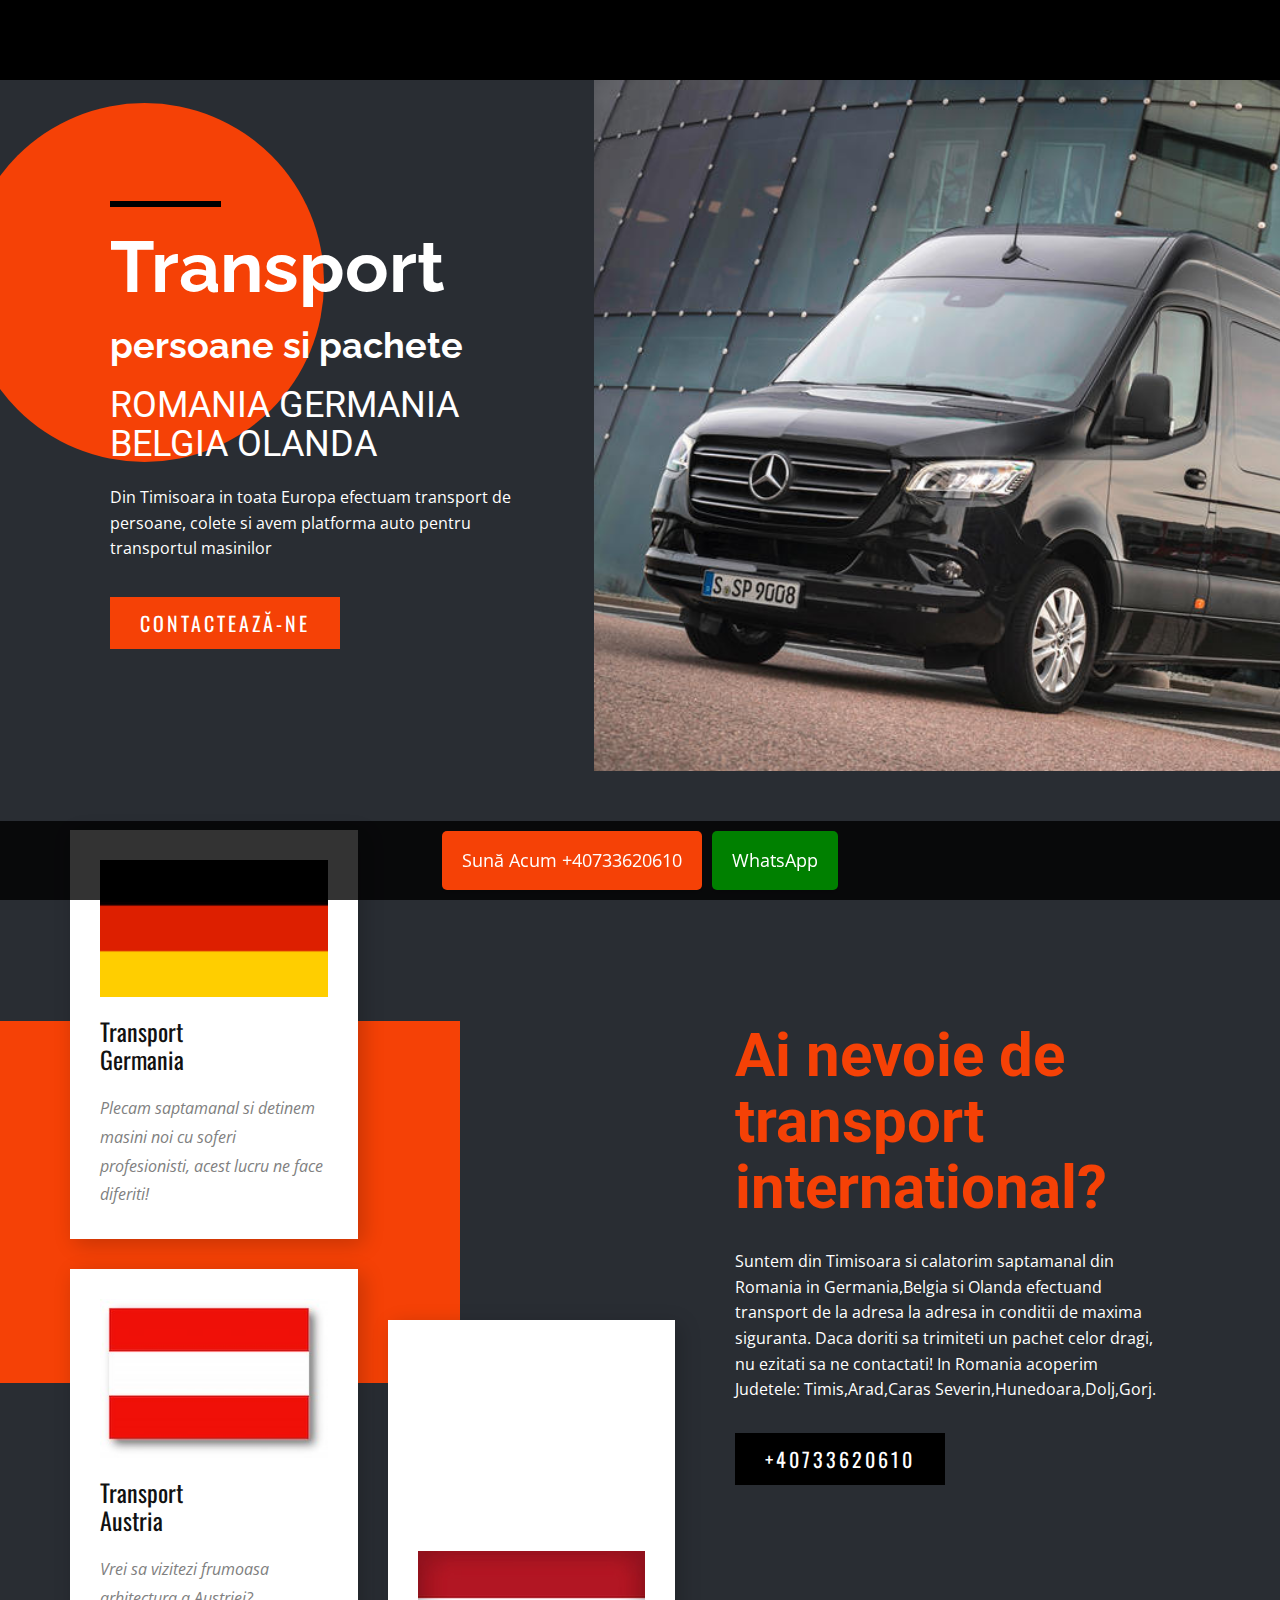
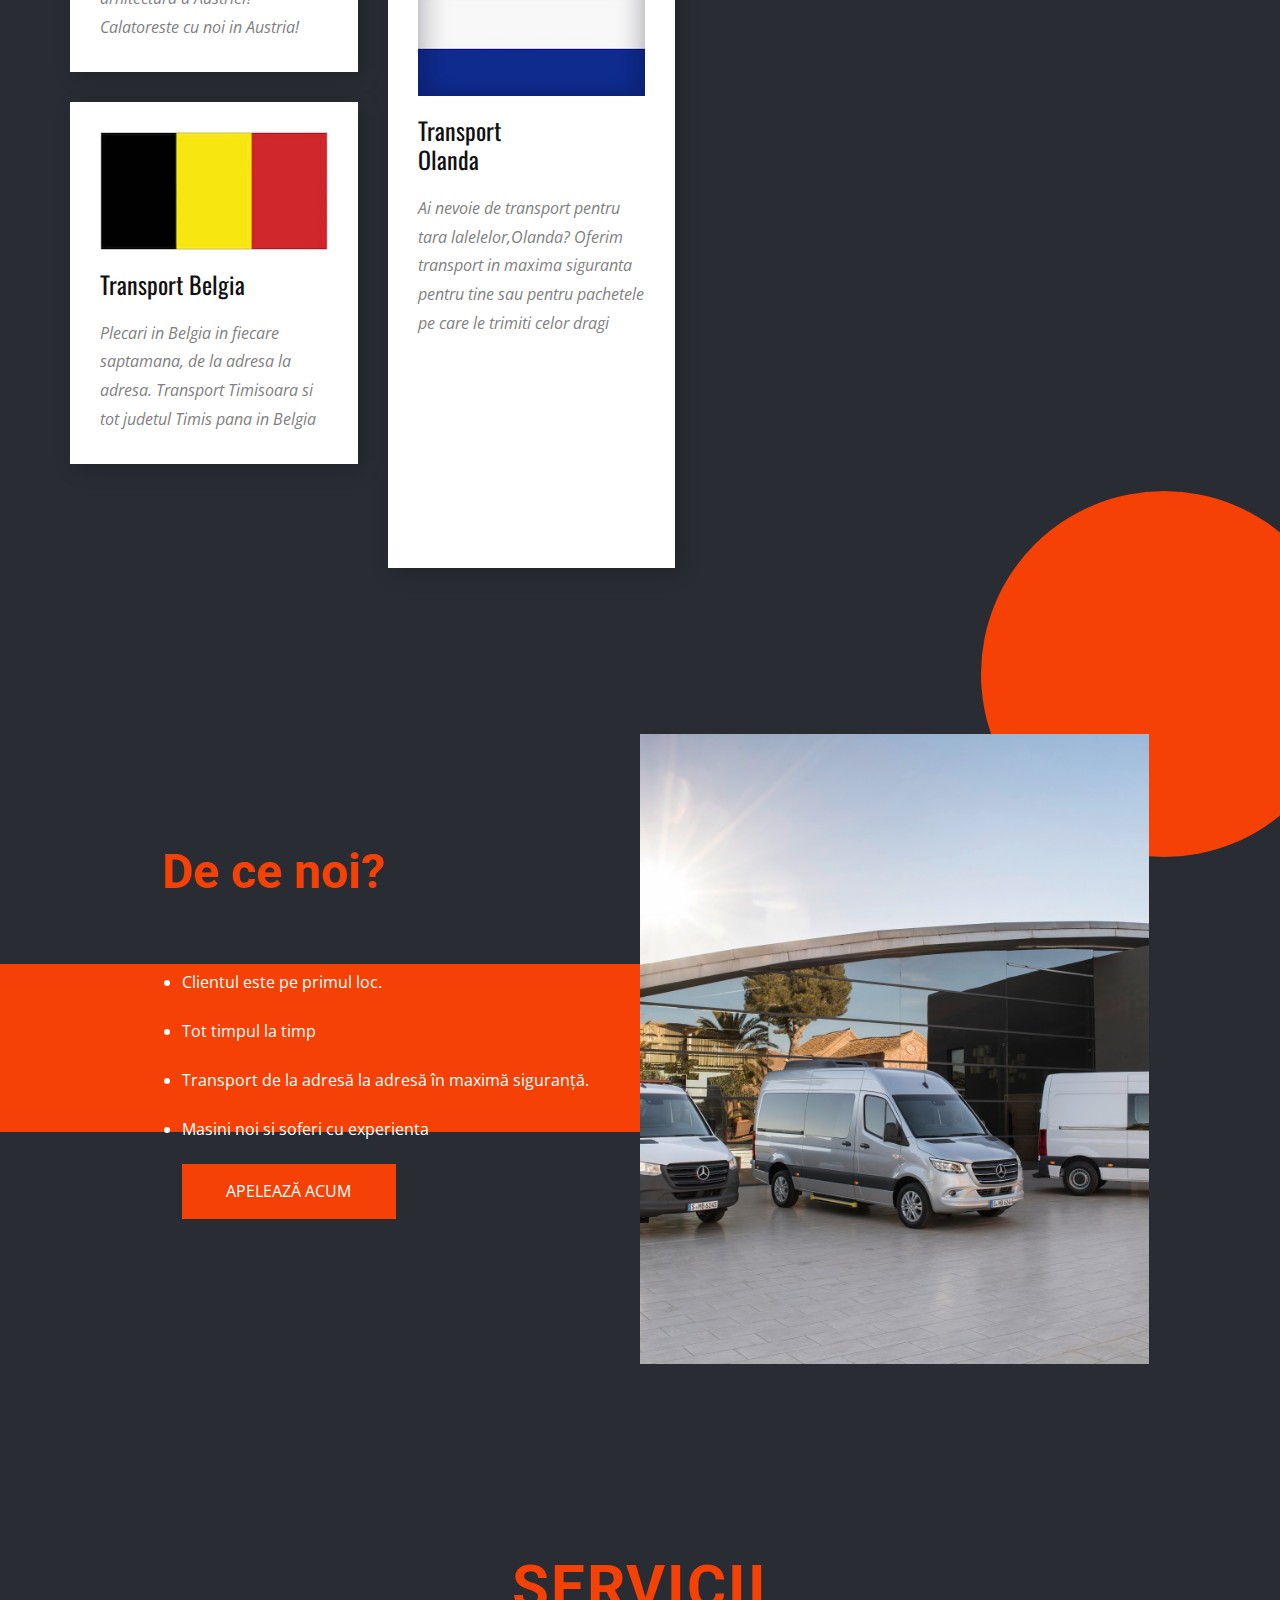
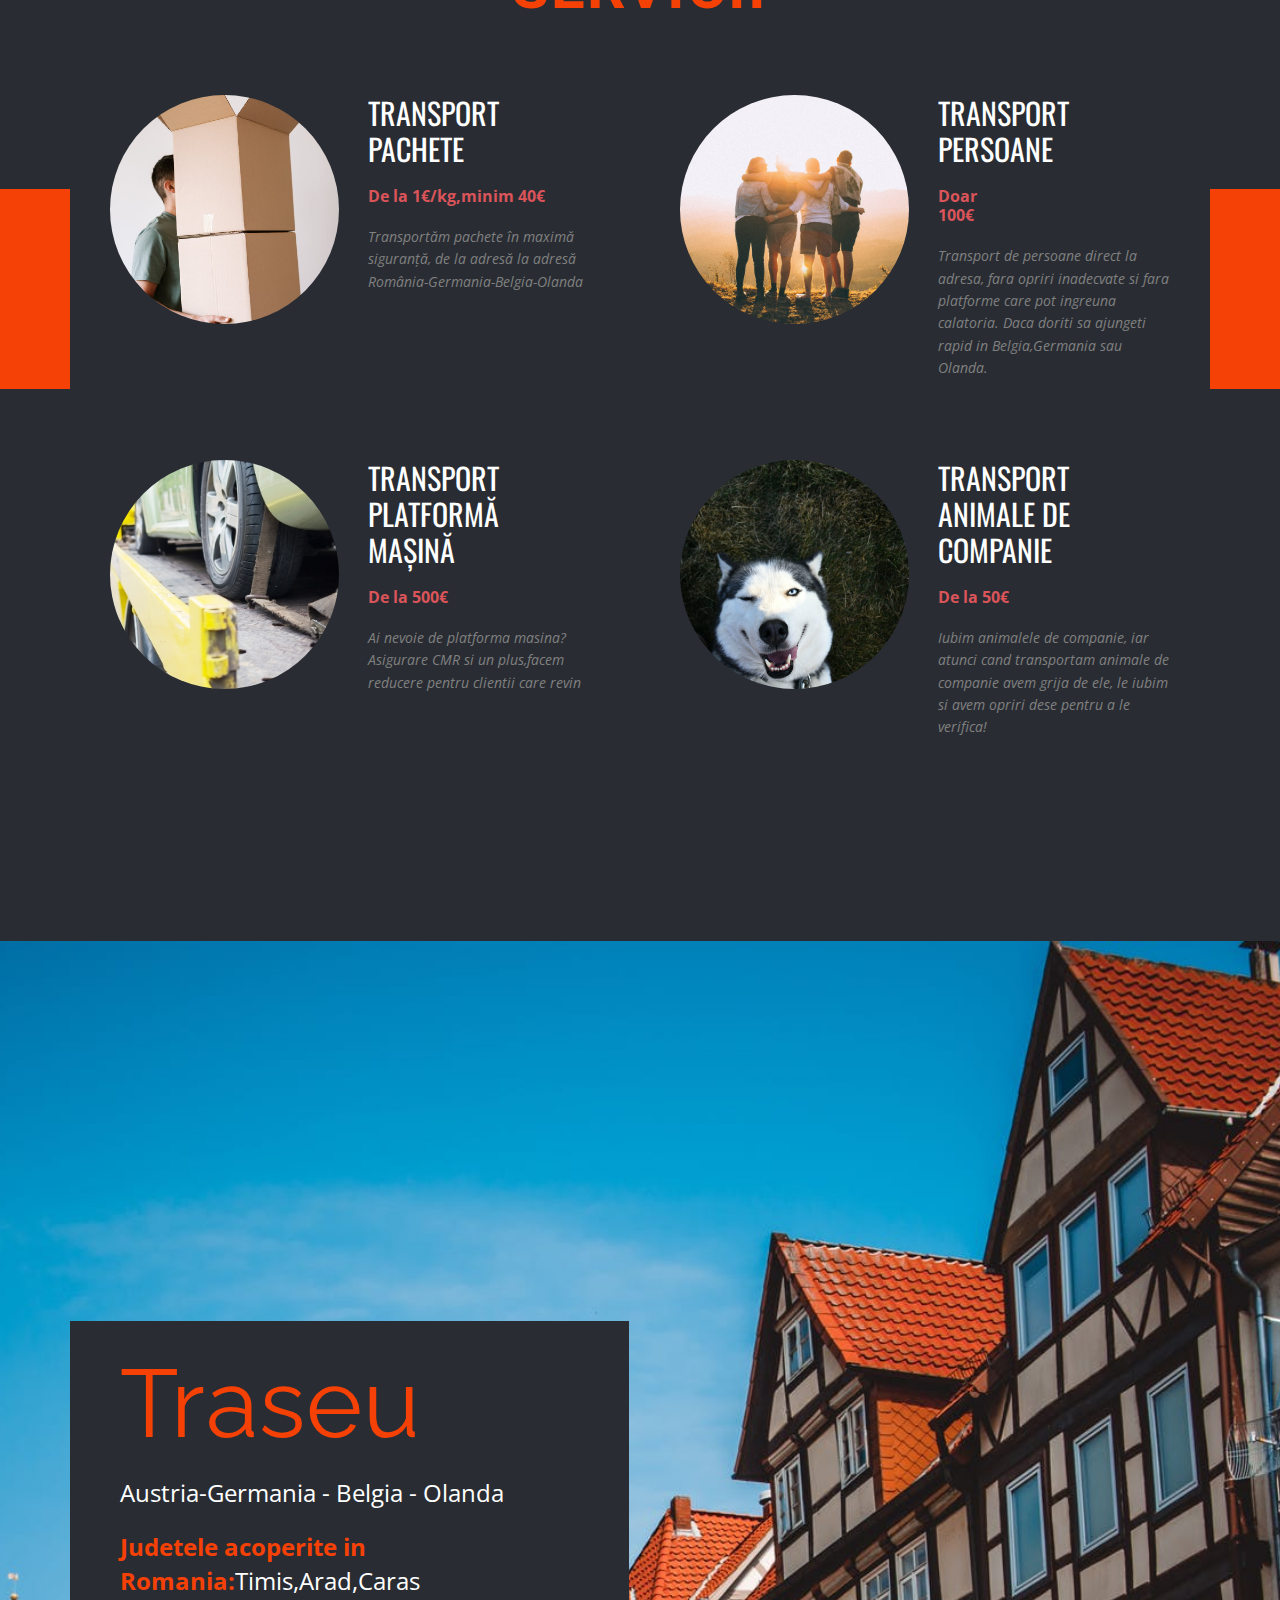
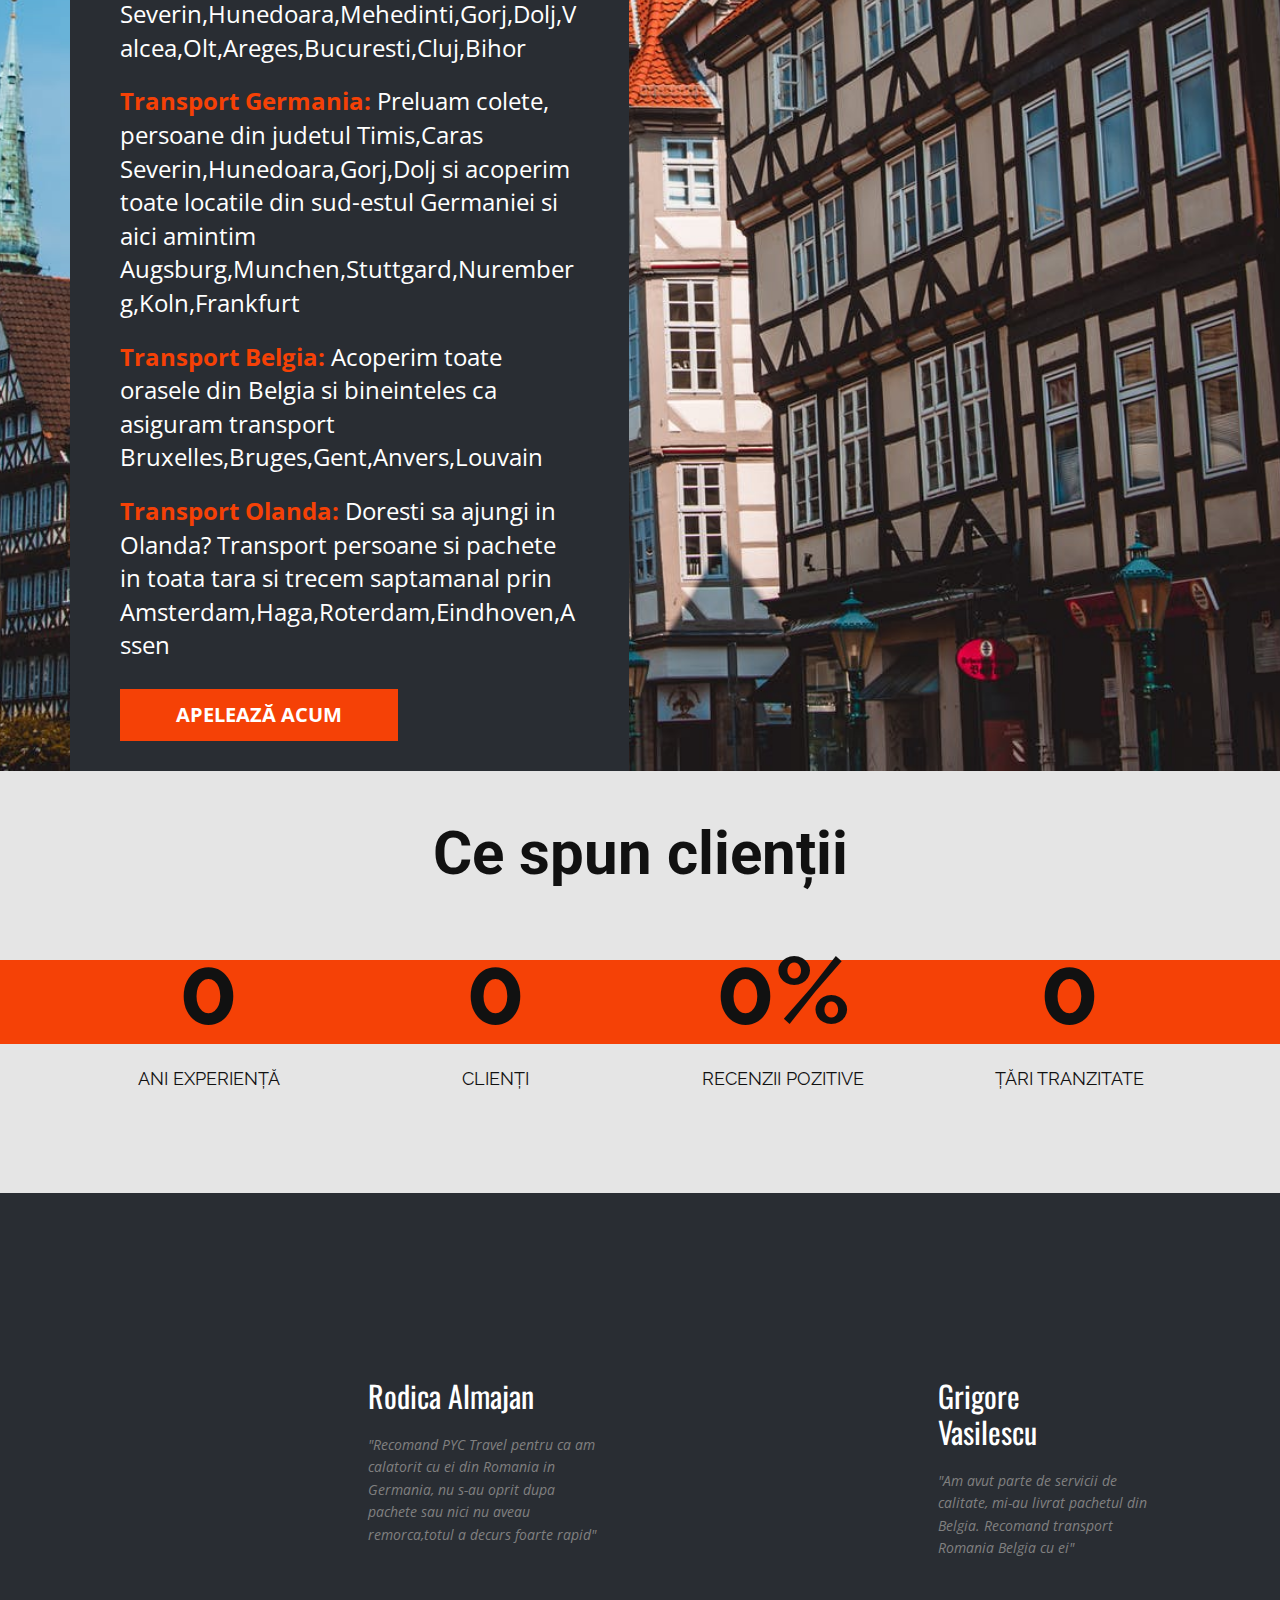
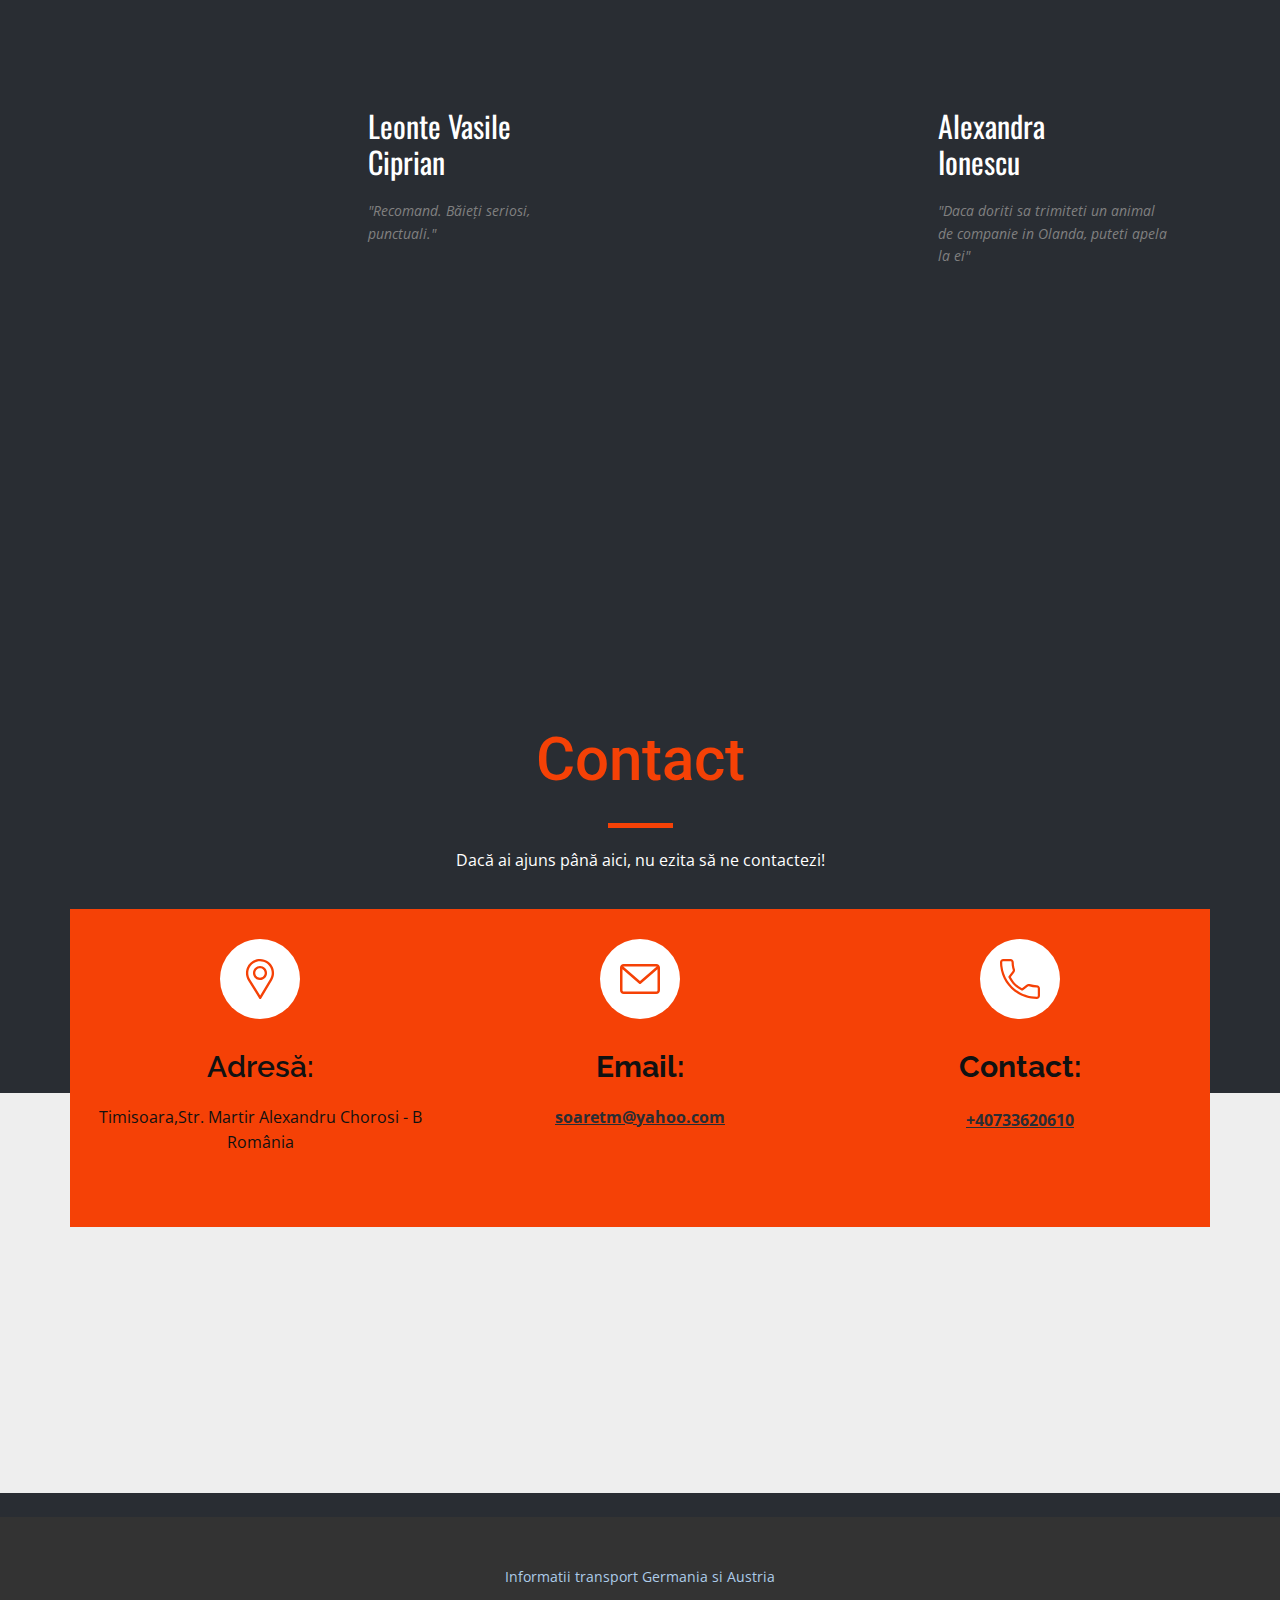
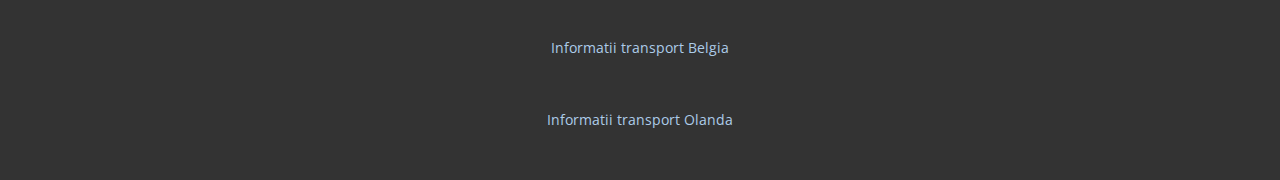
==== commit 16d1ca53: "commit" ====
--- a/index.html
+++ b/index.html
@@ -1,400 +1,528 @@
 <!DOCTYPE html>
 <html style="font-size: 16px;">
-  <head>
+
+<head>
   <!-- SEO Meta Tags -->
-    <meta name="description" content="Pma transport- Din Timisoara transportam international ">
-    <meta name="application-name" content="Pma transport">
-    <meta name="keywords" content="pma transport timisoara,transport timisoara,transport romania germania,transport pachete germania,transport persoane olanda,transport persoane belgia,de la adresa la adresa,transport duminica,transport international"> 
-    <meta name="creator" content="Pma transport"
-
-    <!-- OG Meta Tags to improve the way the post looks when you share the page on LinkedIn, Facebook, Google+ -->
-	<meta property="og:site_name" content="https://pmatransport.com/"/> <!-- website name -->
-	<meta property="og:site" content="https://pmatransport.com/" /> <!-- website link -->
-	<meta property="og:title" content="Pma transport persoane si pachete"/> <!-- title shown in the actual shared post -->
-	<meta property="og:description" content="Transport din Timisoara in Germania,Belgia,Olanda " /> <!-- description shown in the actual shared post -->
-	<meta property="og:image" content="" /> <!-- image link, make sure it's jpg -->
-	<meta property="og:url" content="https://pmatransport.com/" /> <!-- where do you want your post to link to -->
-	<meta property="og:type" content="Transport Romania Germania " />
-
-    <!-- Website Title -->
-    <title>Pma transport Timisoara - Transport international</title>
-    
-    <!-- Canonical link -->
-    <link rel="canonical" href="https://pmatransport.com/" />
-
-    <meta name="viewport" content="width=device-width, initial-scale=1.0">
-    <meta charset="utf-8">
-    <meta name="page_type" content="np-template-header-footer-from-plugin">
-    <link rel="stylesheet" href="nicepage.css" media="screen">
-<link rel="stylesheet" href="Page-1.css" media="screen">
-    <script class="u-script" type="text/javascript" src="jquery.js" defer=""></script>
-    <script class="u-script" type="text/javascript" src="nicepage.js" defer=""></script>
-    <meta name="generator" content="Nicepage 3.5.3, nicepage.com">
-    <link id="u-theme-google-font" rel="stylesheet" href="https://fonts.googleapis.com/css?family=Roboto:100,100i,300,300i,400,400i,500,500i,700,700i,900,900i|Open+Sans:300,300i,400,400i,600,600i,700,700i,800,800i">
-    <link id="u-page-google-font" rel="stylesheet" href="https://fonts.googleapis.com/css?family=Raleway:100,100i,200,200i,300,300i,400,400i,500,500i,600,600i,700,700i,800,800i,900,900i|Oswald:200,300,400,500,600,700">
-    <link rel="icon" type="image/png" href="images/Pma transport Timisoara.png"/>
-    
-    
-    <script type="application/ld+json">{
+  <meta name="description" content="PYC Travel- Din Timisoara transportam international ">
+  <meta name="application-name" content="PYC Travel">
+  <meta name="keywords"
+    content="PYC Travel timisoara,transport timisoara,transport romania germania,transport pachete germania,transport persoane olanda,transport persoane belgia,de la adresa la adresa,transport duminica,transport international">
+  <meta name="creator" content="PYC Travel">
+
+  <meta property="og:site_name" content="https://pyctravel.com/" /> <!-- website name -->
+  <meta property="og:site" content="https://pyctravel.com/" /> <!-- website link -->
+  <meta property="og:title" content="PYC Travel persoane si pachete" />
+  <!-- title shown in the actual shared post -->
+  <meta property="og:description" content="Transport din Timisoara in Germania,Belgia,Olanda " />
+  <!-- description shown in the actual shared post -->
+  <meta property="og:image" content="" /> <!-- image link, make sure it's jpg -->
+  <meta property="og:url" content="https://pyctravel.com/" /> <!-- where do you want your post to link to -->
+  <meta property="og:type" content="Transport Romania Germania " />
+
+  <!-- Website Title -->
+  <title>PYC Travel - Transport international</title>
+
+  <!-- Canonical link -->
+  <link rel="canonical" href="https://pyctravel.com/" />
+
+  <meta name="viewport" content="width=device-width, initial-scale=1.0">
+  <meta charset="utf-8">
+  <meta name="page_type" content="np-template-header-footer-from-plugin">
+  <link rel="stylesheet" href="nicepage.css" media="screen">
+  <link rel="stylesheet" href="Page-1.css" media="screen">
+  <script class="u-script" type="text/javascript" src="jquery.js" defer=""></script>
+  <script class="u-script" type="text/javascript" src="nicepage.js" defer=""></script>
+  <meta name="generator" content="Nicepage 3.5.3, nicepage.com">
+  <link id="u-theme-google-font" rel="stylesheet"
+    href="https://fonts.googleapis.com/css?family=Roboto:100,100i,300,300i,400,400i,500,500i,700,700i,900,900i|Open+Sans:300,300i,400,400i,600,600i,700,700i,800,800i">
+  <link id="u-page-google-font" rel="stylesheet"
+    href="https://fonts.googleapis.com/css?family=Raleway:100,100i,200,200i,300,300i,400,400i,500,500i,600,600i,700,700i,800,800i,900,900i|Oswald:200,300,400,500,600,700">
+  <link rel="icon" type="image/png" href="images/Pma transport Timisoara.png" />
+
+
+  <script type="application/ld+json">{
 		"@context": "http://schema.org",
 		"@type": "Organization",
 		"name": "",
 		"url": "index.html",
 		"logo": "images/default-logo.png"
 }</script>
-    <meta name="theme-color" content="#478ac9">
-    <link rel="canonical" href="index.html">
-    <meta property="og:url" content="index.html">
-  </head>
-  <body data-home-page="index.html" data-home-page-title="Transport international" class="u-body"><header style="background-color:black;" class="u-clearfix u-header u-header" id="sec-8a18"><div class="u-clearfix u-sheet u-valign-middle u-sheet-1">
-        <nav class="u-menu u-menu-dropdown u-offcanvas u-menu-1">
-        </nav>
-      </div></header>
-    <section class="u-clearfix u-image u-section-1" id="carousel_5443">
-      <div class="u-palette-3-base u-shape u-shape-circle u-shape-1"></div>
-      <div class="u-clearfix u-layout-wrap u-layout-wrap-1">
-        <div class="u-layout">
-          <div class="u-layout-row">
-            <div class="u-align-left u-container-style u-layout-cell u-left-cell u-size-26 u-layout-cell-1">
-              <div class="u-container-layout u-container-layout-1">
-                <div class="u-border-6 u-border-black u-line u-line-horizontal u-line-1"></div>
-                <h1 style="font-weight: bold; color:white" class="u-custom-font u-font-raleway u-text u-title ">Transport</h1>
-                <h2 style="font-weight: bold;color:white" class="u-custom-font u-font-raleway u-text  ">persoane si pachete</h2>
-                <h2 style="color:white" class="u-text"> ROMANIA -AUSTRIA- GERMANIA - BELGIA - OLANDA</h2>
-               <p style="color: white;">Din Timisoara in toata Europa efectuam transport de persoane, colete si avem platforma auto pentru transportul masinilor</p>
-                </p>
-                <a href="tel:+40787685505" class="u-black u-btn u-button-style u-custom-font u-font-oswald u-hover-palette-3-base u-btn-2">CONTACTEAZĂ-NE</a>
-              </div>
-            </div>
-            <div class="u-container-style u-image u-layout-cell u-right-cell u-size-34 u-image-1">
-              <div class="u-container-layout u-container-layout-2"></div>
-            </div>
-          </div>
-        </div>
-      </div>
-    </section>
-    <section style="background-color: #292d33;" class="u-align-left u-clearfix u-grey-10 u-section-2" id="carousel_8fb6">
-      <div class="u-palette-3-base u-shape u-shape-rectangle u-shape-1"></div>
-      <div class="u-align-left u-container-style u-group u-group-1">
-        <div class="u-container-layout u-valign-middle u-container-layout-1">
-          <h2  style="color:#F54106;" class="u-text u-text-2">Ai nevoie de transport international?</h2>
-          <p  style="color:white" class="u-text u-text-3">Suntem din Timisoara si calatorim saptamanal din Romania in Germania,Belgia si Olanda efectuand transport de la adresa la adresa in conditii de maxima siguranta. Daca doriti sa trimiteti un pachet celor dragi, nu ezitati sa ne contactati! In Romania acoperim Judetele: Timis,Arad,Caras Severin,Hunedoara,Dolj,Gorj.
-          </p>
-          <a href="tel:+40787685505" class="u-black u-btn u-button-style u-custom-font u-font-oswald u-hover-palette-3-base u-btn-2">+40787685505</a>
-        </div>
-      </div>
-      <div class="u-clearfix u-gutter-30 u-layout-wrap u-layout-wrap-1">
-        <div class="u-gutter-0 u-layout">
-          <div class="u-layout-row">
-            <div class="u-size-30">
-              <div class="u-layout-col">
-                <div class="u-align-left u-container-style u-layout-cell u-right-cell u-size-20 u-size-30-md u-white u-layout-cell-1">
-                  <div class="u-container-layout u-valign-middle u-container-layout-2">
-                   <img href="Germania.html" src="./images/Transportam persoane pachete Timisoara Germania.png" alt="Pma transporta persoane,masini si pachete din Timisoara,Resita,Craiova,Drobeta Turnu Severin in Germania">
-                    <h4 class="u-custom-font u-font-oswald u-text u-text-4"><a href="Germania.html">Transport Germania</a></h4>
-                    <p class="u-text u-text-grey-50 u-text-5">Plecam saptamanal si detinem masini noi cu soferi profesionisti, acest lucru ne face diferiti!</p>
-                  </div>
-                </div>
-                <div class="u-align-left u-container-style u-layout-cell u-right-cell u-size-20 u-size-30-md u-white u-layout-cell-1">
-                  <div class="u-container-layout u-valign-middle u-container-layout-2">
-                   <img href="Germania.html" src="./images/Transport-austia-persoane.jpg" alt="Pma transporta persoane,masini si pachete din Timisoara,Resita,Craiova,Drobeta Turnu Severin in Germania">
-                    <h4 class="u-custom-font u-font-oswald u-text u-text-4"><a href="Germania.html">Transport Austria</a></h4>
-                    <p class="u-text u-text-grey-50 u-text-5">Vrei sa vizitezi frumoasa arhitectura a Austriei?Calatoreste cu noi in Austria!</p>
-                  </div>
-                </div>
-                <div class="u-align-left u-container-style u-layout-cell u-right-cell u-size-20 u-size-30-md u-white u-layout-cell-2">
-                  <div class="u-container-layout u-valign-middle u-container-layout-3">
-                    <img src="./images/Transport Timisoara Belgia Pma trans.jpeg" alt="Transport persoane duminica Timisoara Belgia">
-                    <h4 class="u-custom-font u-font-oswald u-text u-text-6"><a href="Belgia.html">Transport Belgia</a></h4>
-                    <p class="u-text u-text-grey-50 u-text-7">Plecari in Belgia in fiecare saptamana, de la adresa la adresa. Transport Timisoara si tot judetul Timis pana in Belgia</p>
-                  </div>
-                </div>
-                <div class="u-container-style u-hidden-sm u-hidden-xs u-layout-cell u-right-cell u-size-20 u-size-60-md u-layout-cell-3">
-                  <div class="u-container-layout u-container-layout-4"></div>
+  <meta name="theme-color" content="#478ac9">
+  <link rel="canonical" href="index.html">
+  <meta property="og:url" content="index.html">
+</head>
+
+<body data-home-page="index.html" data-home-page-title="Transport international" class="u-body">
+  <header style="background-color:black;" class="u-clearfix u-header u-header" id="sec-8a18">
+    <div class="u-clearfix u-sheet u-valign-middle u-sheet-1">
+      <nav class="u-menu u-menu-dropdown u-offcanvas u-menu-1">
+      </nav>
+    </div>
+  </header>
+  <section class="u-clearfix u-image u-section-1" id="carousel_5443">
+    <div class="u-palette-3-base u-shape u-shape-circle u-shape-1"></div>
+    <div class="u-clearfix u-layout-wrap u-layout-wrap-1">
+      <div class="u-layout">
+        <div class="u-layout-row">
+          <div class="u-align-left u-container-style u-layout-cell u-left-cell u-size-26 u-layout-cell-1">
+            <div class="u-container-layout u-container-layout-1">
+              <div class="u-border-6 u-border-black u-line u-line-horizontal u-line-1"></div>
+              <h1 style="font-weight: bold; color:white" class="u-custom-font u-font-raleway u-text u-title ">Transport
+              </h1>
+              <h2 style="font-weight: bold;color:white" class="u-custom-font u-font-raleway u-text  ">persoane si
+                pachete</h2>
+              <h2 style="color:white" class="u-text"> ROMANIA GERMANIA BELGIA OLANDA</h2>
+              <p style="color: white;">Din Timisoara in toata Europa efectuam transport de persoane, colete si avem
+                platforma auto pentru transportul masinilor</p>
+              </p>
+              <a href="tel:+40733620610" style="background-color: #F54106 !important;"
+                class="u-black u-btn u-button-style u-custom-font u-font-oswald u-hover-palette-3-base u-btn-2">CONTACTEAZĂ-NE</a>
+            </div>
+          </div>
+          <div class="u-container-style u-image u-layout-cell u-right-cell u-size-34 u-image-1">
+            <div class="u-container-layout u-container-layout-2"></div>
+          </div>
+        </div>
+      </div>
+    </div>
+  </section>
+  <section style="background-color: #292d33;" class="u-align-left u-clearfix u-grey-10 u-section-2" id="carousel_8fb6">
+    <div class="u-palette-3-base u-shape u-shape-rectangle u-shape-1"></div>
+    <div class="u-align-left u-container-style u-group u-group-1">
+      <div class="u-container-layout u-valign-middle u-container-layout-1">
+        <h2 style="color:#F54106;" class="u-text u-text-2">Ai nevoie de transport international?</h2>
+        <p style="color:white" class="u-text u-text-3">Suntem din Timisoara si calatorim saptamanal din Romania in
+          Germania,Belgia si Olanda efectuand transport de la adresa la adresa in conditii de maxima siguranta. Daca
+          doriti sa trimiteti un pachet celor dragi, nu ezitati sa ne contactati! In Romania acoperim Judetele:
+          Timis,Arad,Caras Severin,Hunedoara,Dolj,Gorj.
+        </p>
+        <a href="tel:+40733620610"
+          class="u-black u-btn u-button-style u-custom-font u-font-oswald u-hover-palette-3-base u-btn-2">+40733620610</a>
+      </div>
+    </div>
+    <div class="u-clearfix u-gutter-30 u-layout-wrap u-layout-wrap-1">
+      <div class="u-gutter-0 u-layout">
+        <div class="u-layout-row">
+          <div class="u-size-30">
+            <div class="u-layout-col">
+              <div
+                class="u-align-left u-container-style u-layout-cell u-right-cell u-size-20 u-size-30-md u-white u-layout-cell-1">
+                <div class="u-container-layout u-valign-middle u-container-layout-2">
+                  <img href="Germania.html" src="./images/Transportam persoane pachete Timisoara Germania.png"
+                    alt="PYC Travela persoane,masini si pachete din Timisoara,Resita,Craiova,Drobeta Turnu Severin in Germania">
+                  <h4 class="u-custom-font u-font-oswald u-text u-text-4"><a href="Germania.html">Transport Germania</a>
+                  </h4>
+                  <p class="u-text u-text-grey-50 u-text-5">Plecam saptamanal si detinem masini noi cu soferi
+                    profesionisti, acest lucru ne face diferiti!</p>
                 </div>
               </div>
-            </div>
-            <div class="u-size-30">
-              <div class="u-layout-col">
-                <div class="u-container-style u-hidden-sm u-hidden-xs u-layout-cell u-left-cell u-size-20 u-size-30-md u-layout-cell-4">
-                  <div class="u-container-layout u-container-layout-5"></div>
-                </div>
-                <div class="u-align-left u-container-style u-layout-cell u-left-cell u-size-20 u-size-30-md u-white u-layout-cell-5">
-                  <div class="u-container-layout u-valign-middle u-container-layout-6">
-                     <img src="./images/Transport persoane si pachete Olanda.jpg" alt="Transport persoane si pachete Romania Olanda zilinic de la adresa la adresa">
-                    <h4 class="u-custom-font u-font-oswald u-text u-text-8"><a href="Olanda.html">Transport Olanda</a></h4>
-                    <p class="u-text u-text-grey-50 u-text-9">Ai nevoie de transport pentru tara lalelelor,Olanda? Oferim transport in maxima siguranta pentru tine sau pentru pachetele pe care le trimiti celor dragi</p>
-                  </div>
+              <div
+                class="u-align-left u-container-style u-layout-cell u-right-cell u-size-20 u-size-30-md u-white u-layout-cell-1">
+                <div class="u-container-layout u-valign-middle u-container-layout-2">
+                  <img href="Germania.html" src="./images/Transport-austia-persoane.jpg"
+                    alt="PYC Travela persoane,masini si pachete din Timisoara,Resita,Craiova,Drobeta Turnu Severin in Germania">
+                  <h4 class="u-custom-font u-font-oswald u-text u-text-4"><a href="Germania.html">Transport Austria</a>
+                  </h4>
+                  <p class="u-text u-text-grey-50 u-text-5">Vrei sa vizitezi frumoasa arhitectura a Austriei?Calatoreste
+                    cu noi in Austria!</p>
                 </div>
               </div>
-            </div>
-          </div>
-        </div>
-      </div>
-    </section> 
-   
-    <section class="u-align-center u-clearfix u-grey-10 u-section-3" id="carousel_b603">
-      <div class="u-palette-3-base u-shape u-shape-rectangle u-shape-1"></div>
-      <div class="u-palette-3-base u-shape u-shape-circle u-shape-2"></div>
-      <div class="u-clearfix u-layout-wrap u-layout-wrap-1">
-        <div class="u-layout">
-          <div class="u-layout-row">
-            <div class="u-align-left u-container-style u-layout-cell u-right-cell u-size-30 u-layout-cell-1">
-              <div class="u-container-layout u-valign-middle u-container-layout-1">
-                <h2 style="color:#F54106;margin-right:190px;margin-bottom: 5%;" class="u-text u-text-1">De ce noi?<br>
-                </h2>
-                <p style="color: white;" class="u-text u-text-2"> Activăm în domeniul transportului internațional,iar clientul este pe primul loc. 
-                </p>
-                <p style="color: white;" class="u-text u-text-2"> Tot timpul la timp.
-                </p>
-                <p style="color: white;" class="u-text u-text-2"> Transport de la adresă la adresă în maximă siguranță.
-                </p>
-                 <p style="color: white;" class="u-text u-text-2"> Masini noi si soferi cu experienta
-                </p>
-                <p style="color: white;" class="u-text u-text-2"> VĂ AȘTEPTĂM SĂ CĂLĂTORIM ÎMPREUNĂ!
-                </p>
-                
+              <div
+                class="u-align-left u-container-style u-layout-cell u-right-cell u-size-20 u-size-30-md u-white u-layout-cell-2">
+                <div class="u-container-layout u-valign-middle u-container-layout-3">
+                  <img src="./images/Transport Timisoara Belgia Pma trans.jpeg"
+                    alt="Transport persoane duminica Timisoara Belgia">
+                  <h4 class="u-custom-font u-font-oswald u-text u-text-6"><a href="Belgia.html">Transport Belgia</a>
+                  </h4>
+                  <p class="u-text u-text-grey-50 u-text-7">Plecari in Belgia in fiecare saptamana, de la adresa la
+                    adresa. Transport Timisoara si tot judetul Timis pana in Belgia</p>
+                </div>
               </div>
-            </div>
-            <div class="u-container-style u-image u-layout-cell u-left-cell u-size-30 u-image-1">
-              <div class="u-container-layout u-container-layout-2"></div>
-            </div>
-          </div>
-        </div>
-      </div>
-    </section>
-    <section class="u-align-center u-clearfix u-grey-10 u-section-5" id="carousel_11d8">
-      <h2 style="color:#F54106" class="u-align-center u-text u-text-1">Servicii
-      </h2>
-      <div class="u-expanded-width u-palette-3-base u-shape u-shape-rectangle u-shape-1"></div>
-      <div class="u-list u-repeater u-list-1">
-        <div style="background-color: #292d33;" class="u-container-style u-list-item u-repeater-item u-white u-list-item-1">
-          <div class="u-container-layout u-similar-container u-valign-top u-container-layout-1">
-            <div alt="" class="u-image u-image-circle u-image-1"></div>
-            <div class="u-align-center-xs u-container-style u-expanded-width-xs u-group u-group-1">
-              <div class="u-container-layout u-container-layout-2">
-                <h4 style="color: white;" class="u-custom-font u-font-oswald u-text u-text-2">TRANSPORT PACHETE</h4>
-                <h5 class="u-custom-font u-text u-text-font u-text-palette-2-base u-text-3">De la 1€/kg,minim 40€</h5>
-                <p class="u-text u-text-grey-50 u-text-4">Transportăm pachete în maximă siguranță, de la adresă la adresă România-Germania-Belgia-Olanda </p>
+              <div
+                class="u-container-style u-hidden-sm u-hidden-xs u-layout-cell u-right-cell u-size-20 u-size-60-md u-layout-cell-3">
+                <div class="u-container-layout u-container-layout-4"></div>
               </div>
             </div>
           </div>
-        </div>
-        <div style="background-color: #292d33;" class="u-container-style u-list-item u-repeater-item u-white u-list-item-2">
-          <div class="u-container-layout u-similar-container u-valign-top u-container-layout-3">
-            <div alt="" class="u-image u-image-circle u-image-2" data-image-width="598" data-image-height="598"></div>
-            <div class="u-align-center-xs u-container-style u-expanded-width-xs u-group u-group-2">
-              <div class="u-container-layout u-container-layout-4">
-                <h4 style="color: white;" class="u-custom-font u-font-oswald u-text u-text-5">TRANSPORT PERSOANE</h4>
-                <h5 class="u-custom-font u-text u-text-font u-text-palette-2-base u-text-6">Doar 100€</h5>
-                <p class="u-text u-text-grey-50 u-text-7">Transport de persoane direct la adresa, fara opriri inadecvate si fara platforme care pot ingreuna calatoria. Daca doriti sa ajungeti rapid in Belgia,Germania sau Olanda.</p>
+          <div class="u-size-30">
+            <div class="u-layout-col">
+              <div
+                class="u-container-style u-hidden-sm u-hidden-xs u-layout-cell u-left-cell u-size-20 u-size-30-md u-layout-cell-4">
+                <div class="u-container-layout u-container-layout-5"></div>
               </div>
-            </div>
-          </div>
-        </div>
-        <div style="background-color: #292d33;" class="u-container-style u-list-item u-repeater-item u-white u-list-item-3">
-          <div class="u-container-layout u-similar-container u-valign-top u-container-layout-5">
-            <div alt="" class="u-image u-image-circle u-image-3" data-image-width="598" data-image-height="598"></div>
-            <div class="u-align-center-xs u-container-style u-expanded-width-xs u-group u-group-3">
-              <div class="u-container-layout u-container-layout-6">
-                <h4 style="color: white;" class="u-custom-font u-font-oswald u-text u-text-8">TRANSPORT PLATFORMĂ MAȘINĂ</h4>
-                <h5 class="u-custom-font u-text u-text-font u-text-palette-2-base u-text-9">De la 500€ </h5>
-                <p class="u-text u-text-grey-50 u-text-10">Ai nevoie de platforma masina? Asigurare CMR si un plus,facem reducere pentru clientii care revin</p>
+              <div
+                class="u-align-left u-container-style u-layout-cell u-left-cell u-size-20 u-size-30-md u-white u-layout-cell-5">
+                <div class="u-container-layout u-valign-middle u-container-layout-6">
+                  <img src="./images/Transport persoane si pachete Olanda.jpg"
+                    alt="Transport persoane si pachete Romania Olanda zilinic de la adresa la adresa">
+                  <h4 class="u-custom-font u-font-oswald u-text u-text-8"><a href="Olanda.html">Transport Olanda</a>
+                  </h4>
+                  <p class="u-text u-text-grey-50 u-text-9">Ai nevoie de transport pentru tara lalelelor,Olanda? Oferim
+                    transport in maxima siguranta pentru tine sau pentru pachetele pe care le trimiti celor dragi</p>
+                </div>
               </div>
             </div>
           </div>
         </div>
-        <div style="background-color: #292d33;" class="u-container-style u-list-item u-repeater-item u-white u-list-item-4">
-          <div class="u-container-layout u-similar-container u-valign-top u-container-layout-7">
-            <div alt="" class="u-image u-image-circle u-image-4"></div>
-            <div class="u-align-center-xs u-container-style u-expanded-width-xs u-group u-group-4">
-              <div class="u-container-layout u-container-layout-8">
-                <h4 style="color: white;" class="u-custom-font u-font-oswald u-text u-text-11">TRANSPORT ANIMALE DE COMPANIE</h4>
-                <h5 class="u-custom-font u-text u-text-font u-text-palette-2-base u-text-12">De la 50€</h5>
-                <p class="u-text u-text-grey-50 u-text-13">Iubim animalele de companie, iar atunci cand transportam animale de companie avem grija de ele, le iubim si avem opriri dese pentru a le verifica!</p>
-              </div>
-            </div>
-          </div>
-        </div>
-      </div>
-     
-
-    </section>
-    <section class="u-clearfix u-image u-section-6" id="carousel_9860">
-      <div class="u-clearfix u-sheet u-valign-bottom-xl u-sheet-1">
-        <div class="u-align-left u-container-style u-group u-palette-5-dark-3 u-group-1">
-          <div class="u-container-layout u-valign-middle u-container-layout-1">
-            <h1 class="u-custom-font u-font-raleway u-text u-text-palette-3-base u-text-1">Traseu</h1>
-            <p class="u-large-text u-text u-text-variant u-text-2"> Austria-Germania - Belgia - Olanda 
-            </p>
-             <p class="u-large-text u-text u-text-variant u-text-2"><span style="color:#F54106;font-weight:bold">Judetele acoperite in Romania:</span>Timis,Arad,Caras Severin,Hunedoara,Mehedinti,Gorj,Dolj,Valcea,Olt,Areges,Bucuresti,Cluj,Bihor
-            </p>
-            <p class="u-large-text u-text u-text-variant u-text-2"><span style="color:#F54106;font-weight:bold">Transport  Germania:</span> Preluam colete, persoane din judetul Timis,Caras Severin,Hunedoara,Gorj,Dolj si acoperim toate locatile din sud-estul Germaniei si aici amintim Augsburg,Munchen,Stuttgard,Nuremberg,Koln,Frankfurt
-            </p>
-            <p class="u-large-text u-text u-text-variant u-text-2"><span style="color:#F54106;font-weight:bold">Transport Belgia:</span> Acoperim toate orasele din Belgia si bineinteles ca asiguram transport Bruxelles,Bruges,Gent,Anvers,Louvain
-            </p>
-            <p class="u-large-text u-text u-text-variant u-text-2"><span style="color:#F54106;font-weight:bold">Transport Olanda:</span> Doresti sa ajungi in Olanda? Transport persoane si pachete in toata tara si trecem saptamanal prin Amsterdam,Haga,Roterdam,Eindhoven,Assen
-            </p>
-            <a href="tel:+40752961678" class="u-btn u-button-style u-palette-3-base u-btn-2">APELEAZĂ ACUM</a>
-          </div>
-        </div>
-      </div>
-    </section>
-    <section class="u-align-center-lg u-align-center-md u-align-center-xl u-align-left-sm u-align-left-xs u-clearfix u-grey-10 u-section-7" id="carousel_ad17">
-      <div class="u-expanded-width u-palette-3-base u-shape u-shape-rectangle u-shape-1"></div>
-      <h2 class="u-align-center u-text u-text-1"><b style="">Ce spun clienții</b>
-      </h2>
-      <div class="u-list u-repeater u-list-1">
-        <div class="u-align-center u-container-style u-list-item u-repeater-item">
-          <div class="u-container-layout u-similar-container u-container-layout-1">
-            <h3 class="u-custom-font u-font-raleway  u-text-2" data-animation-name="counter" data-animation-event="scroll" data-animation-duration="1000">7</h3>
-            <h6 class="u-custom-font u-font-raleway u-text u-text-default u-text-3">Ani Experiență</h6>
-          </div>
-        </div>
-        <div class="u-align-center u-container-style u-list-item u-repeater-item">
-          <div class="u-container-layout u-similar-container u-container-layout-2">
-            <h3 class="u-custom-font u-font-raleway  u-text-6" data-animation-name="counter" data-animation-event="scroll" data-animation-duration="1000">5000</h3>
-            <h6 class="u-custom-font u-font-raleway u-text u-text-default u-text-5">Clienți</h6>
-          </div>
-        </div>
-        <div class="u-align-center u-container-style u-list-item u-repeater-item">
-          <div class="u-container-layout u-similar-container u-container-layout-3">
-            <h3 class="u-custom-font u-font-raleway  u-text-6" data-animation-name="counter" data-animation-event="scroll" data-animation-duration="1000">100%<br>
-            </h3>
-            <h6 class="u-custom-font u-font-raleway u-text u-text-default u-text-7">Recenzii pozitive</h6>
-          </div>
-        </div>
-        <div class="u-align-center u-container-style u-list-item u-repeater-item">
-          <div class="u-container-layout u-similar-container u-container-layout-4">
-            <h3 class="u-custom-font u-font-raleway u-text u-text-8" data-animation-name="counter" data-animation-event="scroll" data-animation-duration="1000">3</h3>
-            <h6 class="u-custom-font u-font-raleway u-text u-text-default u-text-9">Țări tranzitate</h6>
-          </div>
-        </div>
-      </div>
-    </section>
-    <section class="u-align-center u-clearfix u-grey-10 u-section-5" id="carousel_11d8">
-      <div style="margin-top:30%;" class="u-list u-repeater u-list-1">
-        <div style="background-color: #292d33;" class="u-container-style u-list-item u-repeater-item u-white u-list-item-1">
-          <div class="u-container-layout u-similar-container u-valign-top u-container-layout-1">
-            <div class="u-align-center-xs u-container-style u-expanded-width-xs u-group u-group-1">
-              <div class="u-container-layout u-container-layout-2">
-                <h4 style="color: white;" class="u-custom-font u-font-oswald u-text u-text-2">Rodica Almajan</h4>
-                <p class="u-text u-text-grey-50 u-text-4">"Recomand Pma transport pentru ca am calatorit cu ei din Romania in Germania, nu s-au oprit dupa pachete sau nici nu aveau remorca,totul a decurs foarte rapid" </p>
-              </div>
-            </div>
-          </div>
-        </div>
-        <div style="background-color: #292d33;" class="u-container-style u-list-item u-repeater-item u-white u-list-item-2">
-          <div class="u-container-layout u-similar-container u-valign-top u-container-layout-3">
-            <div class="u-align-center-xs u-container-style u-expanded-width-xs u-group u-group-2">
-              <div class="u-container-layout u-container-layout-4">
-                <h4 style="color: white;" class="u-custom-font u-font-oswald u-text u-text-5">Grigore Vasilescu</h4>
-                <p class="u-text u-text-grey-50 u-text-7">"Am avut parte de servicii de calitate, mi-au livrat pachetul din Belgia. Recomand transport Romania Belgia cu ei"</p>
-              </div>
-            </div>
-          </div>
-        </div>
-        <div style="background-color: #292d33;" class="u-container-style u-list-item u-repeater-item u-white u-list-item-3">
-          <div class="u-container-layout u-similar-container u-valign-top u-container-layout-5">
-            <div class="u-align-center-xs u-container-style u-expanded-width-xs u-group u-group-3">
-              <div class="u-container-layout u-container-layout-6">
-                <h4 style="color: white;" class="u-custom-font u-font-oswald u-text u-text-8">Leonte Vasile Ciprian</h4>
-                <p class="u-text u-text-grey-50 u-text-10">"Recomand. Băieți seriosi, punctuali."</p>
-              </div>
-            </div>
-          </div>
-        </div>
-        <div style="background-color: #292d33;" class="u-container-style u-list-item u-repeater-item u-white u-list-item-4">
-          <div class="u-container-layout u-similar-container u-valign-top u-container-layout-7">
-            <div class="u-align-center-xs u-container-style u-expanded-width-xs u-group u-group-4">
-              <div class="u-container-layout u-container-layout-8">
-                <h4 style="color: white;" class="u-custom-font u-font-oswald u-text u-text-11">Alexandra Ionescu</h4>
-                <p class="u-text u-text-grey-50 u-text-13">"Daca doriti sa trimiteti un animal de companie in Olanda, puteti apela la ei"</p>
-              </div>
-            </div>
-          </div>
-        </div>
-      </div>
-     
-
-    </section>
-    <section class="u-align-center u-clearfix u-palette-5-dark-3 u-valign-bottom-lg u-valign-bottom-md u-valign-bottom-sm u-valign-bottom-xs u-section-8" id="carousel_ced1">
-      <h2 class="u-text u-text-palette-3-base u-text-1">Contact</h2>
-      <div class="u-border-5 u-border-palette-3-base u-line u-line-horizontal u-line-1"></div>
-      <p class="u-text u-text-2">Dacă ai ajuns până aici, nu ezita să ne contactezi!</p>
-      <div class="u-expanded-width u-grey-light-2 u-map u-map-1">
-        
-      </div>
-      <div class="u-clearfix u-gutter-0 u-layout-wrap u-layout-wrap-1">
-        <div class="u-gutter-0 u-layout">
-          <div class="u-layout-row">
-            <div class="u-container-style u-layout-cell u-left-cell u-palette-3-base u-size-20 u-layout-cell-1">
-              <div class="u-container-layout u-valign-top u-container-layout-1"><span class="u-icon u-icon-circle u-spacing-20 u-text-palette-3-base u-white u-icon-1"><svg class="u-svg-link" preserveAspectRatio="xMidYMin slice" viewBox="0 0 512 512" style=""><use xmlns:xlink="http://www.w3.org/1999/xlink" xlink:href="#svg-9534"></use></svg><svg xmlns="http://www.w3.org/2000/svg" xmlns:xlink="http://www.w3.org/1999/xlink" version="1.1" id="svg-9534" x="0px" y="0px" viewBox="0 0 512 512" style="enable-background:new 0 0 512 512;" xml:space="preserve" class="u-svg-content"><g><g><path d="M256,0C156.748,0,76,80.748,76,180c0,33.534,9.289,66.26,26.869,94.652l142.885,230.257    c2.737,4.411,7.559,7.091,12.745,7.091c0.04,0,0.079,0,0.119,0c5.231-0.041,10.063-2.804,12.75-7.292L410.611,272.22    C427.221,244.428,436,212.539,436,180C436,80.748,355.252,0,256,0z M384.866,256.818L258.272,468.186l-129.905-209.34    C113.734,235.214,105.8,207.95,105.8,180c0-82.71,67.49-150.2,150.2-150.2S406.1,97.29,406.1,180    C406.1,207.121,398.689,233.688,384.866,256.818z"></path>
-</g>
-</g><g><g><path d="M256,90c-49.626,0-90,40.374-90,90c0,49.309,39.717,90,90,90c50.903,0,90-41.233,90-90C346,130.374,305.626,90,256,90z     M256,240.2c-33.257,0-60.2-27.033-60.2-60.2c0-33.084,27.116-60.2,60.2-60.2s60.1,27.116,60.1,60.2    C316.1,212.683,289.784,240.2,256,240.2z"></path>
-</g>
-</g><g></g><g></g><g></g><g></g><g></g><g></g><g></g><g></g><g></g><g></g><g></g><g></g><g></g><g></g><g></g></svg></span>
-                <h5 class="u-align-center u-custom-font u-font-raleway u-text u-text-3">Adresă:</h5>
-                <p class="u-align-center u-text u-text-4">Timisoara,Str. Martir Alexandru Chorosi - B<br>România
-                </p>
-              </div>
-            </div>
-            <div class="u-container-style u-layout-cell u-palette-3-base u-size-20 u-layout-cell-2">
-              <div class="u-container-layout u-valign-top u-container-layout-2"><span class="u-icon u-icon-circle u-spacing-20 u-text-palette-3-base u-white u-icon-2"><svg class="u-svg-link" preserveAspectRatio="xMidYMin slice" viewBox="0 0 479.058 479.058" style=""><use xmlns:xlink="http://www.w3.org/1999/xlink" xlink:href="#svg-6af8"></use></svg><svg xmlns="http://www.w3.org/2000/svg" id="svg-6af8" enable-background="new 0 0 479.058 479.058" viewBox="0 0 479.058 479.058" class="u-svg-content"><path d="m434.146 59.882h-389.234c-24.766 0-44.912 20.146-44.912 44.912v269.47c0 24.766 20.146 44.912 44.912 44.912h389.234c24.766 0 44.912-20.146 44.912-44.912v-269.47c0-24.766-20.146-44.912-44.912-44.912zm0 29.941c2.034 0 3.969.422 5.738 1.159l-200.355 173.649-200.356-173.649c1.769-.736 3.704-1.159 5.738-1.159zm0 299.411h-389.234c-8.26 0-14.971-6.71-14.971-14.971v-251.648l199.778 173.141c2.822 2.441 6.316 3.655 9.81 3.655s6.988-1.213 9.81-3.655l199.778-173.141v251.649c-.001 8.26-6.711 14.97-14.971 14.97z"></path></svg></span>
-                <h5 class="u-align-center u-custom-font u-font-raleway u-text u-text-5">Email:</h5>
-                <a href="mailto:alexandru_tm_florescu@yahoo.com" class="u-border-active-none u-border-hover-none u-btn u-btn-rectangle u-button-style u-none u-text-hover-palette-2-base u-text-palette-5-dark-3 u-btn-1">soaretm@yahoo.com</a>
-              </div>
-            </div>
-            <div class="u-container-style u-layout-cell u-palette-3-base u-right-cell u-size-20 u-layout-cell-3">
-              <div class="u-container-layout u-valign-top u-container-layout-3"><span class="u-icon u-icon-circle u-spacing-20 u-text-palette-3-base u-white u-icon-3"><svg class="u-svg-link" preserveAspectRatio="xMidYMin slice" viewBox="0 0 384 384" style=""><use xmlns:xlink="http://www.w3.org/1999/xlink" xlink:href="#svg-04b2"></use></svg><svg xmlns="http://www.w3.org/2000/svg" xmlns:xlink="http://www.w3.org/1999/xlink" version="1.1" id="svg-04b2" x="0px" y="0px" viewBox="0 0 384 384" style="enable-background:new 0 0 384 384;" xml:space="preserve" class="u-svg-content"><g><g><path d="M353.188,252.052c-23.51,0-46.594-3.677-68.469-10.906c-10.906-3.719-23.323-0.833-30.438,6.417l-43.177,32.594    c-50.073-26.729-80.917-57.563-107.281-107.26l31.635-42.052c8.219-8.208,11.167-20.198,7.635-31.448    c-7.26-21.99-10.948-45.063-10.948-68.583C132.146,13.823,118.323,0,101.333,0H30.812C13.823,0,0,13.823,0,30.812    C0,225.563,158.438,384,353.188,384c16.99,0,30.813-13.823,30.813-30.813v-70.323C384,265.875,370.177,252.052,353.188,252.052z     M362.667,353.188c0,5.229-4.25,9.479-9.479,9.479c-182.99,0-331.854-148.865-331.854-331.854c0-5.229,4.25-9.479,9.479-9.479    h70.521c5.229,0,9.479,4.25,9.479,9.479c0,25.802,4.052,51.125,11.979,75.115c1.104,3.542,0.208,7.208-3.375,10.938L82.75,165.427    c-2.458,3.26-2.844,7.625-1,11.26c29.927,58.823,66.292,95.188,125.531,125.542c3.604,1.885,8.021,1.49,11.292-0.979    l49.677-37.635c2.51-2.51,6.271-3.406,9.667-2.25c24.156,7.979,49.479,12.021,75.271,12.021c5.229,0,9.479,4.25,9.479,9.479    V353.188z"></path>
-</g>
-</g><g></g><g></g><g></g><g></g><g></g><g></g><g></g><g></g><g></g><g></g><g></g><g></g><g></g><g></g><g></g></svg></span>
-                <h5 class="u-align-center u-custom-font u-font-raleway u-text u-text-6">Contact:</h5>
-                <a style="margin-top:7%;"  href="tel:+40787685505" class="u-border-active-none u-border-hover-none u-btn u-btn-rectangle u-button-style u-none u-text-hover-palette-2-base u-text-palette-5-dark-3 u-btn-2">+40787685505</a>
-               
-              </div>
-            </div>
-          </div>
-        </div>
-      </div>
-    </section>
-    
-    
-    <footer class="u-align-center u-clearfix u-footer u-grey-80 u-footer" id="sec-cd0f"><div class="u-clearfix u-sheet u-sheet-1">
-        <p class="u-small-text u-text u-text-variant u-text-1"><a href="Germania.html">Informatii transport Germania si Austria</a></p>
-        <p class="u-small-text u-text u-text-variant u-text-1"><a href="Belgia.html">Informatii transport Belgia</a></p>
-        <p class="u-small-text u-text u-text-variant u-text-1"><a href="Olanda.html">Informatii transport Olanda</a></p>
-        
-      </div></footer>
-      <!-- GetButton.io widget -->
-<script type="text/javascript">
-    (function () {
-        var options = {
-            facebook: "2244619245779385", // Facebook page ID
-            call_to_action: "Rezervă!", // Call to action
-            position: "right", // Position may be 'right' or 'left'
-        };
-        var proto = document.location.protocol, host = "getbutton.io", url = proto + "//static." + host;
-        var s = document.createElement('script'); s.type = 'text/javascript'; s.async = true; s.src = url + '/widget-send-button/js/init.js';
-        s.onload = function () { WhWidgetSendButton.init(host, proto, options); };
-        var x = document.getElementsByTagName('script')[0]; x.parentNode.insertBefore(s, x);
-    })();
-</script>
-<!-- GetButton.io widget -->
-<script type="text/javascript">
-    (function () {
-        var options = {
-            whatsapp: "+40787685505", // WhatsApp number
-            call_to_action: "Mesaj!", // Call to action
-            position: "left", // Position may be 'right' or 'left'
-        };
-        var proto = document.location.protocol, host = "getbutton.io", url = proto + "//static." + host;
-        var s = document.createElement('script'); s.type = 'text/javascript'; s.async = true; s.src = url + '/widget-send-button/js/init.js';
-        s.onload = function () { WhWidgetSendButton.init(host, proto, options); };
-        var x = document.getElementsByTagName('script')[0]; x.parentNode.insertBefore(s, x);
-    })();
-</script>
-<!-- /GetButton.io widget -->
-<!-- /GetButton.io widget -->
-  </body>
-</html>
+      </div>
+    </div>
+  </section>
+
+  <section class="u-align-center u-clearfix u-grey-10 u-section-3" id="carousel_b603">
+    <div class="u-palette-3-base u-shape u-shape-rectangle u-shape-1"></div>
+    <div class="u-palette-3-base u-shape u-shape-circle u-shape-2"></div>
+    <div class="u-clearfix u-layout-wrap u-layout-wrap-1">
+      <div class="u-layout">
+        <div class="u-layout-row">
+          <div class="u-align-left u-container-style u-layout-cell u-right-cell u-size-30 u-layout-cell-1">
+            <div class="u-container-layout u-valign-middle u-container-layout-1">
+              <h2 style="color:#F54106;margin-right:190px;margin-bottom: 5%;" class="u-text u-text-1">De ce noi?<br>
+              </h2>
+              <ul>
+                <li style="color: white;" class="u-text u-text-2">
+                  Clientul este pe primul loc.
+                </li>
+                <li style="color: white;" class="u-text u-text-2"> Tot timpul la timp </li>
+                <li style="color: white;" class="u-text u-text-2"> Transport de la adresă la adresă în maximă siguranță.
+                </li>
+                <li style="color: white;" class="u-text u-text-2"> Masini noi si soferi cu experienta
+                </li>
+                <a href="tel:+40733620610" style="color: white !important; width: 50%; padding: 15px; "
+                  class="u-btn u-button-style u-palette-3-base u-btn-2">APELEAZĂ
+                  ACUM</a>
+              </ul>
+            </div>
+          </div>
+          <div class="u-container-style u-image u-layout-cell u-left-cell u-size-30 u-image-1">
+            <div class="u-container-layout u-container-layout-2"></div>
+          </div>
+        </div>
+      </div>
+    </div>
+  </section>
+  <section class="u-align-center u-clearfix u-grey-10 u-section-5" id="carousel_11d8">
+    <h2 style="color:#F54106" class="u-align-center u-text u-text-1">Servicii
+    </h2>
+    <div class="u-expanded-width u-palette-3-base u-shape u-shape-rectangle u-shape-1"></div>
+    <div class="u-list u-repeater u-list-1">
+      <div style="background-color: #292d33;"
+        class="u-container-style u-list-item u-repeater-item u-white u-list-item-1">
+        <div class="u-container-layout u-similar-container u-valign-top u-container-layout-1">
+          <div alt="" class="u-image u-image-circle u-image-1"></div>
+          <div class="u-align-center-xs u-container-style u-expanded-width-xs u-group u-group-1">
+            <div class="u-container-layout u-container-layout-2">
+              <h4 style="color: white;" class="u-custom-font u-font-oswald u-text u-text-2">TRANSPORT PACHETE</h4>
+              <h5 class="u-custom-font u-text u-text-font u-text-palette-2-base u-text-3">De la 1€/kg,minim 40€</h5>
+              <p class="u-text u-text-grey-50 u-text-4">Transportăm pachete în maximă siguranță, de la adresă la adresă
+                România-Germania-Belgia-Olanda </p>
+            </div>
+          </div>
+        </div>
+      </div>
+      <div style="background-color: #292d33;"
+        class="u-container-style u-list-item u-repeater-item u-white u-list-item-2">
+        <div class="u-container-layout u-similar-container u-valign-top u-container-layout-3">
+          <div alt="" class="u-image u-image-circle u-image-2" data-image-width="598" data-image-height="598"></div>
+          <div class="u-align-center-xs u-container-style u-expanded-width-xs u-group u-group-2">
+            <div class="u-container-layout u-container-layout-4">
+              <h4 style="color: white;" class="u-custom-font u-font-oswald u-text u-text-5">TRANSPORT PERSOANE</h4>
+              <h5 class="u-custom-font u-text u-text-font u-text-palette-2-base u-text-6">Doar 100€</h5>
+              <p class="u-text u-text-grey-50 u-text-7">Transport de persoane direct la adresa, fara opriri inadecvate
+                si fara platforme care pot ingreuna calatoria. Daca doriti sa ajungeti rapid in Belgia,Germania sau
+                Olanda.</p>
+            </div>
+          </div>
+        </div>
+      </div>
+      <div style="background-color: #292d33;"
+        class="u-container-style u-list-item u-repeater-item u-white u-list-item-3">
+        <div class="u-container-layout u-similar-container u-valign-top u-container-layout-5">
+          <div alt="" class="u-image u-image-circle u-image-3" data-image-width="598" data-image-height="598"></div>
+          <div class="u-align-center-xs u-container-style u-expanded-width-xs u-group u-group-3">
+            <div class="u-container-layout u-container-layout-6">
+              <h4 style="color: white;" class="u-custom-font u-font-oswald u-text u-text-8">TRANSPORT PLATFORMĂ MAȘINĂ
+              </h4>
+              <h5 class="u-custom-font u-text u-text-font u-text-palette-2-base u-text-9">De la 500€ </h5>
+              <p class="u-text u-text-grey-50 u-text-10">Ai nevoie de platforma masina? Asigurare CMR si un plus,facem
+                reducere pentru clientii care revin</p>
+            </div>
+          </div>
+        </div>
+      </div>
+      <div style="background-color: #292d33;"
+        class="u-container-style u-list-item u-repeater-item u-white u-list-item-4">
+        <div class="u-container-layout u-similar-container u-valign-top u-container-layout-7">
+          <div alt="" class="u-image u-image-circle u-image-4"></div>
+          <div class="u-align-center-xs u-container-style u-expanded-width-xs u-group u-group-4">
+            <div class="u-container-layout u-container-layout-8">
+              <h4 style="color: white;" class="u-custom-font u-font-oswald u-text u-text-11">TRANSPORT ANIMALE DE
+                COMPANIE</h4>
+              <h5 class="u-custom-font u-text u-text-font u-text-palette-2-base u-text-12">De la 50€</h5>
+              <p class="u-text u-text-grey-50 u-text-13">Iubim animalele de companie, iar atunci cand transportam
+                animale de companie avem grija de ele, le iubim si avem opriri dese pentru a le verifica!</p>
+            </div>
+          </div>
+        </div>
+      </div>
+    </div>
+
+
+  </section>
+  <section class="u-clearfix u-image u-section-6" id="carousel_9860">
+    <div class="u-clearfix u-sheet u-valign-bottom-xl u-sheet-1">
+      <div class="u-align-left u-container-style u-group u-palette-5-dark-3 u-group-1">
+        <div class="u-container-layout u-valign-middle u-container-layout-1">
+          <h1 class="u-custom-font u-font-raleway u-text u-text-palette-3-base u-text-1">Traseu</h1>
+          <p class="u-large-text u-text u-text-variant u-text-2"> Austria-Germania - Belgia - Olanda
+          </p>
+          <p class="u-large-text u-text u-text-variant u-text-2"><span style="color:#F54106;font-weight:bold">Judetele
+              acoperite in Romania:</span>Timis,Arad,Caras
+            Severin,Hunedoara,Mehedinti,Gorj,Dolj,Valcea,Olt,Areges,Bucuresti,Cluj,Bihor
+          </p>
+          <p class="u-large-text u-text u-text-variant u-text-2"><span style="color:#F54106;font-weight:bold">Transport
+              Germania:</span> Preluam colete, persoane din judetul Timis,Caras Severin,Hunedoara,Gorj,Dolj si acoperim
+            toate locatile din sud-estul Germaniei si aici amintim Augsburg,Munchen,Stuttgard,Nuremberg,Koln,Frankfurt
+          </p>
+          <p class="u-large-text u-text u-text-variant u-text-2"><span style="color:#F54106;font-weight:bold">Transport
+              Belgia:</span> Acoperim toate orasele din Belgia si bineinteles ca asiguram transport
+            Bruxelles,Bruges,Gent,Anvers,Louvain
+          </p>
+          <p class="u-large-text u-text u-text-variant u-text-2"><span style="color:#F54106;font-weight:bold">Transport
+              Olanda:</span> Doresti sa ajungi in Olanda? Transport persoane si pachete in toata tara si trecem
+            saptamanal prin Amsterdam,Haga,Roterdam,Eindhoven,Assen
+          </p>
+          <a href="tel:+40733620610" style="color: white !important"
+            class="u-btn u-button-style u-palette-3-base u-btn-2">APELEAZĂ
+            ACUM</a>
+        </div>
+      </div>
+    </div>
+  </section>
+  <section
+    class="u-align-center-lg u-align-center-md u-align-center-xl u-align-left-sm u-align-left-xs u-clearfix u-grey-10 u-section-7"
+    id="carousel_ad17">
+    <div class="u-expanded-width u-palette-3-base u-shape u-shape-rectangle u-shape-1"></div>
+    <h2 class="u-align-center u-text u-text-1"><b style="">Ce spun clienții</b>
+    </h2>
+    <div class="u-list u-repeater u-list-1">
+      <div class="u-align-center u-container-style u-list-item u-repeater-item">
+        <div class="u-container-layout u-similar-container u-container-layout-1">
+          <h3 class="u-custom-font u-font-raleway  u-text-2" data-animation-name="counter" data-animation-event="scroll"
+            data-animation-duration="1000">7</h3>
+          <h6 class="u-custom-font u-font-raleway u-text u-text-default u-text-3">Ani Experiență</h6>
+        </div>
+      </div>
+      <div class="u-align-center u-container-style u-list-item u-repeater-item">
+        <div class="u-container-layout u-similar-container u-container-layout-2">
+          <h3 class="u-custom-font u-font-raleway  u-text-6" data-animation-name="counter" data-animation-event="scroll"
+            data-animation-duration="1000">5000</h3>
+          <h6 class="u-custom-font u-font-raleway u-text u-text-default u-text-5">Clienți</h6>
+        </div>
+      </div>
+      <div class="u-align-center u-container-style u-list-item u-repeater-item">
+        <div class="u-container-layout u-similar-container u-container-layout-3">
+          <h3 class="u-custom-font u-font-raleway  u-text-6" data-animation-name="counter" data-animation-event="scroll"
+            data-animation-duration="1000">100%<br>
+          </h3>
+          <h6 class="u-custom-font u-font-raleway u-text u-text-default u-text-7">Recenzii pozitive</h6>
+        </div>
+      </div>
+      <div class="u-align-center u-container-style u-list-item u-repeater-item">
+        <div class="u-container-layout u-similar-container u-container-layout-4">
+          <h3 class="u-custom-font u-font-raleway u-text u-text-8" data-animation-name="counter"
+            data-animation-event="scroll" data-animation-duration="1000">3</h3>
+          <h6 class="u-custom-font u-font-raleway u-text u-text-default u-text-9">Țări tranzitate</h6>
+        </div>
+      </div>
+    </div>
+  </section>
+  <section class="u-align-center u-clearfix u-grey-10 u-section-5" id="carousel_11d8">
+    <div style="margin-top:30%;" class="u-list u-repeater u-list-1">
+      <div style="background-color: #292d33;"
+        class="u-container-style u-list-item u-repeater-item u-white u-list-item-1">
+        <div class="u-container-layout u-similar-container u-valign-top u-container-layout-1">
+          <div class="u-align-center-xs u-container-style u-expanded-width-xs u-group u-group-1">
+            <div class="u-container-layout u-container-layout-2">
+              <h4 style="color: white;" class="u-custom-font u-font-oswald u-text u-text-2">Rodica Almajan</h4>
+              <p class="u-text u-text-grey-50 u-text-4">"Recomand PYC Travel pentru ca am calatorit cu ei din Romania
+                in Germania, nu s-au oprit dupa pachete sau nici nu aveau remorca,totul a decurs foarte rapid" </p>
+            </div>
+          </div>
+        </div>
+      </div>
+      <div style="background-color: #292d33;"
+        class="u-container-style u-list-item u-repeater-item u-white u-list-item-2">
+        <div class="u-container-layout u-similar-container u-valign-top u-container-layout-3">
+          <div class="u-align-center-xs u-container-style u-expanded-width-xs u-group u-group-2">
+            <div class="u-container-layout u-container-layout-4">
+              <h4 style="color: white;" class="u-custom-font u-font-oswald u-text u-text-5">Grigore Vasilescu</h4>
+              <p class="u-text u-text-grey-50 u-text-7">"Am avut parte de servicii de calitate, mi-au livrat pachetul
+                din Belgia. Recomand transport Romania Belgia cu ei"</p>
+            </div>
+          </div>
+        </div>
+      </div>
+      <div style="background-color: #292d33;"
+        class="u-container-style u-list-item u-repeater-item u-white u-list-item-3">
+        <div class="u-container-layout u-similar-container u-valign-top u-container-layout-5">
+          <div class="u-align-center-xs u-container-style u-expanded-width-xs u-group u-group-3">
+            <div class="u-container-layout u-container-layout-6">
+              <h4 style="color: white;" class="u-custom-font u-font-oswald u-text u-text-8">Leonte Vasile Ciprian</h4>
+              <p class="u-text u-text-grey-50 u-text-10">"Recomand. Băieți seriosi, punctuali."</p>
+            </div>
+          </div>
+        </div>
+      </div>
+      <div style="background-color: #292d33;"
+        class="u-container-style u-list-item u-repeater-item u-white u-list-item-4">
+        <div class="u-container-layout u-similar-container u-valign-top u-container-layout-7">
+          <div class="u-align-center-xs u-container-style u-expanded-width-xs u-group u-group-4">
+            <div class="u-container-layout u-container-layout-8">
+              <h4 style="color: white;" class="u-custom-font u-font-oswald u-text u-text-11">Alexandra Ionescu</h4>
+              <p class="u-text u-text-grey-50 u-text-13">"Daca doriti sa trimiteti un animal de companie in Olanda,
+                puteti apela la ei"</p>
+            </div>
+          </div>
+        </div>
+      </div>
+    </div>
+
+
+  </section>
+  <section
+    class="u-align-center u-clearfix u-palette-5-dark-3 u-valign-bottom-lg u-valign-bottom-md u-valign-bottom-sm u-valign-bottom-xs u-section-8"
+    id="carousel_ced1">
+    <h2 class="u-text u-text-palette-3-base u-text-1">Contact</h2>
+    <div class="u-border-5 u-border-palette-3-base u-line u-line-horizontal u-line-1"></div>
+    <p class="u-text u-text-2">Dacă ai ajuns până aici, nu ezita să ne contactezi!</p>
+    <div class="u-expanded-width u-grey-light-2 u-map u-map-1">
+
+    </div>
+    <div class="u-clearfix u-gutter-0 u-layout-wrap u-layout-wrap-1">
+      <div class="u-gutter-0 u-layout">
+        <div class="u-layout-row">
+          <div class="u-container-style u-layout-cell u-left-cell u-palette-3-base u-size-20 u-layout-cell-1">
+            <div class="u-container-layout u-valign-top u-container-layout-1"><span
+                class="u-icon u-icon-circle u-spacing-20 u-text-palette-3-base u-white u-icon-1"><svg class="u-svg-link"
+                  preserveAspectRatio="xMidYMin slice" viewBox="0 0 512 512" style="">
+                  <use xmlns:xlink="http://www.w3.org/1999/xlink" xlink:href="#svg-9534"></use>
+                </svg><svg xmlns="http://www.w3.org/2000/svg" xmlns:xlink="http://www.w3.org/1999/xlink" version="1.1"
+                  id="svg-9534" x="0px" y="0px" viewBox="0 0 512 512" style="enable-background:new 0 0 512 512;"
+                  xml:space="preserve" class="u-svg-content">
+                  <g>
+                    <g>
+                      <path
+                        d="M256,0C156.748,0,76,80.748,76,180c0,33.534,9.289,66.26,26.869,94.652l142.885,230.257    c2.737,4.411,7.559,7.091,12.745,7.091c0.04,0,0.079,0,0.119,0c5.231-0.041,10.063-2.804,12.75-7.292L410.611,272.22    C427.221,244.428,436,212.539,436,180C436,80.748,355.252,0,256,0z M384.866,256.818L258.272,468.186l-129.905-209.34    C113.734,235.214,105.8,207.95,105.8,180c0-82.71,67.49-150.2,150.2-150.2S406.1,97.29,406.1,180    C406.1,207.121,398.689,233.688,384.866,256.818z">
+                      </path>
+                    </g>
+                  </g>
+                  <g>
+                    <g>
+                      <path
+                        d="M256,90c-49.626,0-90,40.374-90,90c0,49.309,39.717,90,90,90c50.903,0,90-41.233,90-90C346,130.374,305.626,90,256,90z     M256,240.2c-33.257,0-60.2-27.033-60.2-60.2c0-33.084,27.116-60.2,60.2-60.2s60.1,27.116,60.1,60.2    C316.1,212.683,289.784,240.2,256,240.2z">
+                      </path>
+                    </g>
+                  </g>
+                  <g></g>
+                  <g></g>
+                  <g></g>
+                  <g></g>
+                  <g></g>
+                  <g></g>
+                  <g></g>
+                  <g></g>
+                  <g></g>
+                  <g></g>
+                  <g></g>
+                  <g></g>
+                  <g></g>
+                  <g></g>
+                  <g></g>
+                </svg></span>
+              <h5 class="u-align-center u-custom-font u-font-raleway u-text u-text-3">Adresă:</h5>
+              <p class="u-align-center u-text u-text-4">Timisoara,Str. Martir Alexandru Chorosi - B<br>România
+              </p>
+            </div>
+          </div>
+          <div class="u-container-style u-layout-cell u-palette-3-base u-size-20 u-layout-cell-2">
+            <div class="u-container-layout u-valign-top u-container-layout-2"><span
+                class="u-icon u-icon-circle u-spacing-20 u-text-palette-3-base u-white u-icon-2"><svg class="u-svg-link"
+                  preserveAspectRatio="xMidYMin slice" viewBox="0 0 479.058 479.058" style="">
+                  <use xmlns:xlink="http://www.w3.org/1999/xlink" xlink:href="#svg-6af8"></use>
+                </svg><svg xmlns="http://www.w3.org/2000/svg" id="svg-6af8" enable-background="new 0 0 479.058 479.058"
+                  viewBox="0 0 479.058 479.058" class="u-svg-content">
+                  <path
+                    d="m434.146 59.882h-389.234c-24.766 0-44.912 20.146-44.912 44.912v269.47c0 24.766 20.146 44.912 44.912 44.912h389.234c24.766 0 44.912-20.146 44.912-44.912v-269.47c0-24.766-20.146-44.912-44.912-44.912zm0 29.941c2.034 0 3.969.422 5.738 1.159l-200.355 173.649-200.356-173.649c1.769-.736 3.704-1.159 5.738-1.159zm0 299.411h-389.234c-8.26 0-14.971-6.71-14.971-14.971v-251.648l199.778 173.141c2.822 2.441 6.316 3.655 9.81 3.655s6.988-1.213 9.81-3.655l199.778-173.141v251.649c-.001 8.26-6.711 14.97-14.971 14.97z">
+                  </path>
+                </svg></span>
+              <h5 class="u-align-center u-custom-font u-font-raleway u-text u-text-5">Email:</h5>
+              <a href="mailto:alexandru_tm_florescu@yahoo.com"
+                class="u-border-active-none u-border-hover-none u-btn u-btn-rectangle u-button-style u-none u-text-hover-palette-2-base u-text-palette-5-dark-3 u-btn-1">soaretm@yahoo.com</a>
+            </div>
+          </div>
+          <div class="u-container-style u-layout-cell u-palette-3-base u-right-cell u-size-20 u-layout-cell-3">
+            <div class="u-container-layout u-valign-top u-container-layout-3"><span
+                class="u-icon u-icon-circle u-spacing-20 u-text-palette-3-base u-white u-icon-3"><svg class="u-svg-link"
+                  preserveAspectRatio="xMidYMin slice" viewBox="0 0 384 384" style="">
+                  <use xmlns:xlink="http://www.w3.org/1999/xlink" xlink:href="#svg-04b2"></use>
+                </svg><svg xmlns="http://www.w3.org/2000/svg" xmlns:xlink="http://www.w3.org/1999/xlink" version="1.1"
+                  id="svg-04b2" x="0px" y="0px" viewBox="0 0 384 384" style="enable-background:new 0 0 384 384;"
+                  xml:space="preserve" class="u-svg-content">
+                  <g>
+                    <g>
+                      <path
+                        d="M353.188,252.052c-23.51,0-46.594-3.677-68.469-10.906c-10.906-3.719-23.323-0.833-30.438,6.417l-43.177,32.594    c-50.073-26.729-80.917-57.563-107.281-107.26l31.635-42.052c8.219-8.208,11.167-20.198,7.635-31.448    c-7.26-21.99-10.948-45.063-10.948-68.583C132.146,13.823,118.323,0,101.333,0H30.812C13.823,0,0,13.823,0,30.812    C0,225.563,158.438,384,353.188,384c16.99,0,30.813-13.823,30.813-30.813v-70.323C384,265.875,370.177,252.052,353.188,252.052z     M362.667,353.188c0,5.229-4.25,9.479-9.479,9.479c-182.99,0-331.854-148.865-331.854-331.854c0-5.229,4.25-9.479,9.479-9.479    h70.521c5.229,0,9.479,4.25,9.479,9.479c0,25.802,4.052,51.125,11.979,75.115c1.104,3.542,0.208,7.208-3.375,10.938L82.75,165.427    c-2.458,3.26-2.844,7.625-1,11.26c29.927,58.823,66.292,95.188,125.531,125.542c3.604,1.885,8.021,1.49,11.292-0.979    l49.677-37.635c2.51-2.51,6.271-3.406,9.667-2.25c24.156,7.979,49.479,12.021,75.271,12.021c5.229,0,9.479,4.25,9.479,9.479    V353.188z">
+                      </path>
+                    </g>
+                  </g>
+                  <g></g>
+                  <g></g>
+                  <g></g>
+                  <g></g>
+                  <g></g>
+                  <g></g>
+                  <g></g>
+                  <g></g>
+                  <g></g>
+                  <g></g>
+                  <g></g>
+                  <g></g>
+                  <g></g>
+                  <g></g>
+                  <g></g>
+                </svg></span>
+              <h5 class="u-align-center u-custom-font u-font-raleway u-text u-text-6">Contact:</h5>
+              <a style="margin-top:7%;" href="tel:+40733620610"
+                class="u-border-active-none u-border-hover-none u-btn u-btn-rectangle u-button-style u-none u-text-hover-palette-2-base u-text-palette-5-dark-3 u-btn-2">+40733620610</a>
+
+            </div>
+          </div>
+        </div>
+      </div>
+    </div>
+  </section>
+
+
+  <footer class="u-align-center u-clearfix u-footer u-grey-80 u-footer" id="sec-cd0f">
+    <div class="u-clearfix u-sheet u-sheet-1">
+      <p class="u-small-text u-text u-text-variant u-text-1"><a href="Germania.html">Informatii transport Germania si
+          Austria</a></p>
+      <p class="u-small-text u-text u-text-variant u-text-1"><a href="Belgia.html">Informatii transport Belgia</a></p>
+      <p class="u-small-text u-text u-text-variant u-text-1"><a href="Olanda.html">Informatii transport Olanda</a></p>
+
+    </div>
+    <div
+      style="width: 100%; position: fixed; bottom: 0; text-align: center; display: flex; justify-content: center; gap: 10px; background-color: rgba(0, 0, 0, 0.8); padding: 10px;">
+      <a href="tel:+40733620610"
+        style="text-decoration: none; display: block; background-color: #F54106; color: #ffffff; text-align: center; padding: 15px 20px; font-size: 18px; border-radius: 5px; box-shadow: 0 2px 4px rgba(0, 0, 0, 0.1);">
+        Sună Acum +40733620610
+      </a>
+      <a href="https://wa.me/+40733620610"
+        style="text-decoration: none; display: block; background-color: green; color: #ffffff; text-align: center; padding: 15px 20px; font-size: 18px; border-radius: 5px; box-shadow: 0 2px 4px rgba(0, 0, 0, 0.1);">
+        WhatsApp
+      </a>
+    </div>
+  </footer>
+</body>
+
+</html>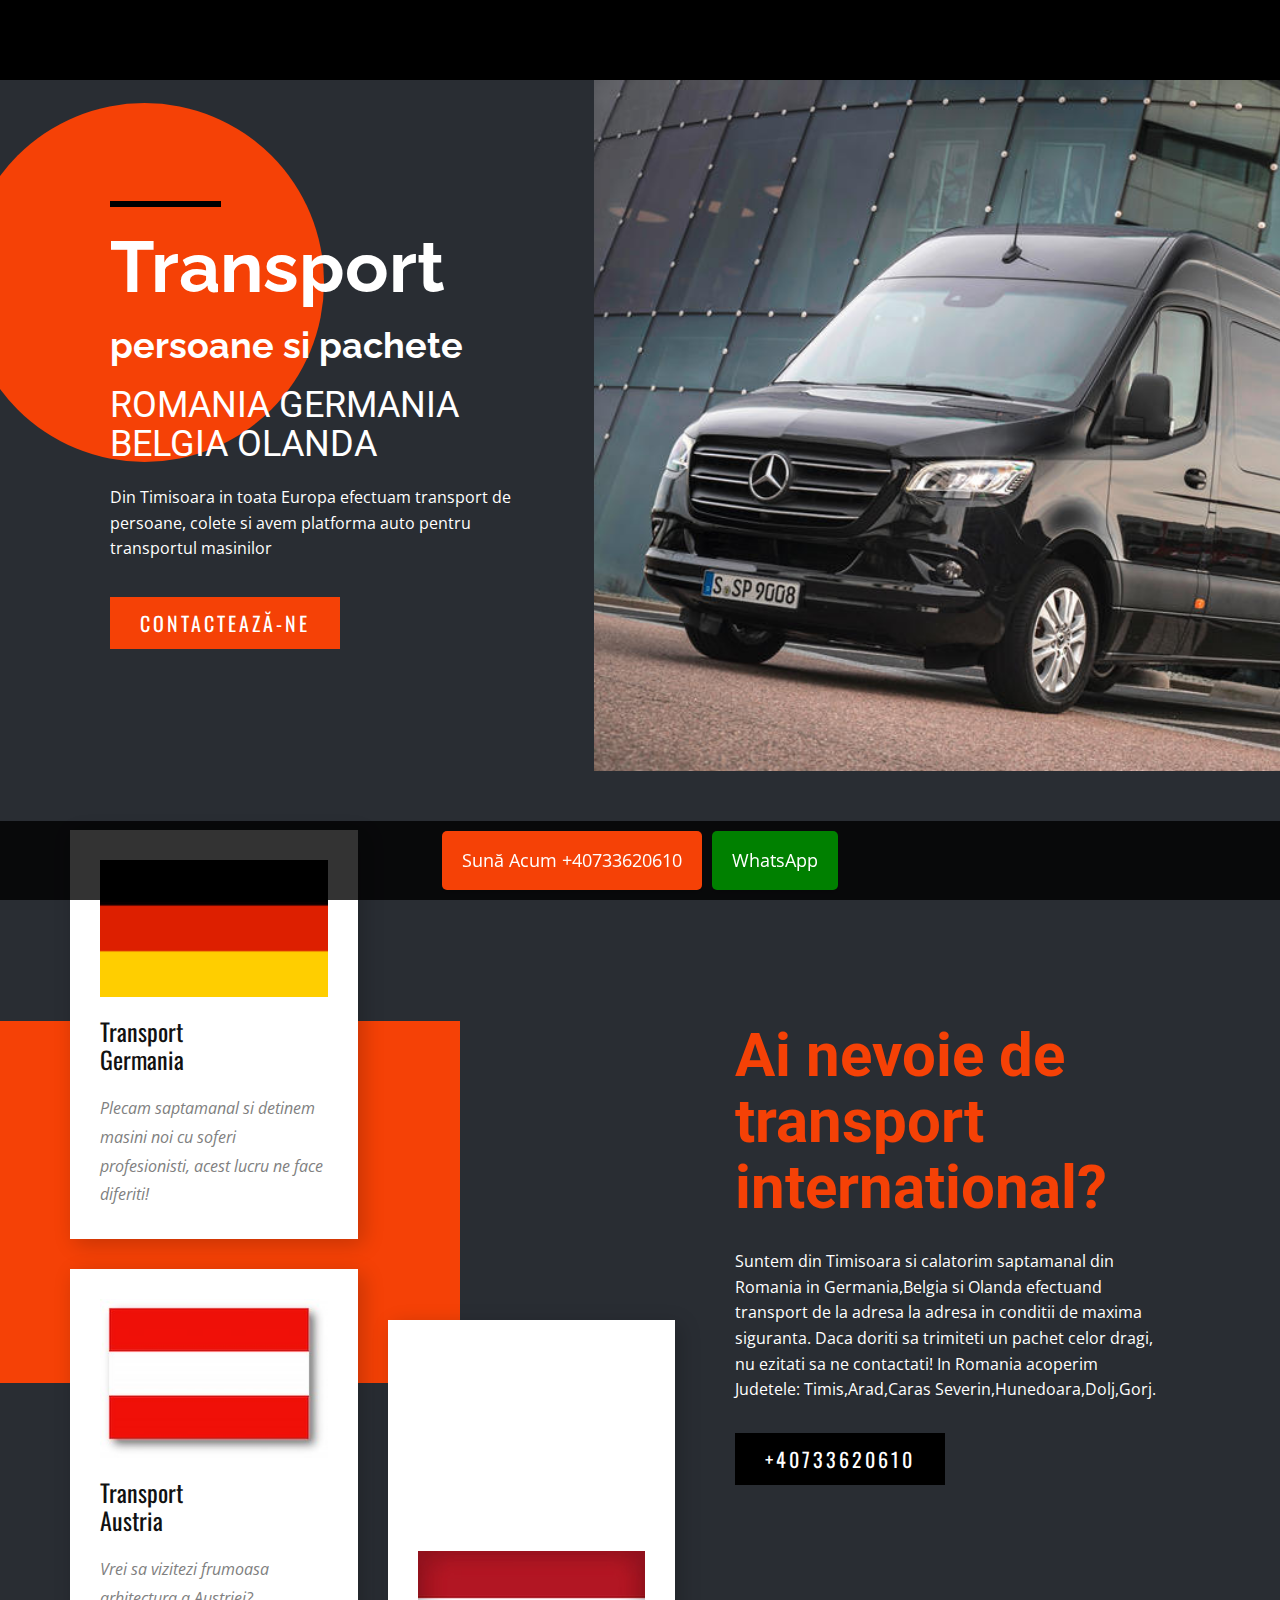
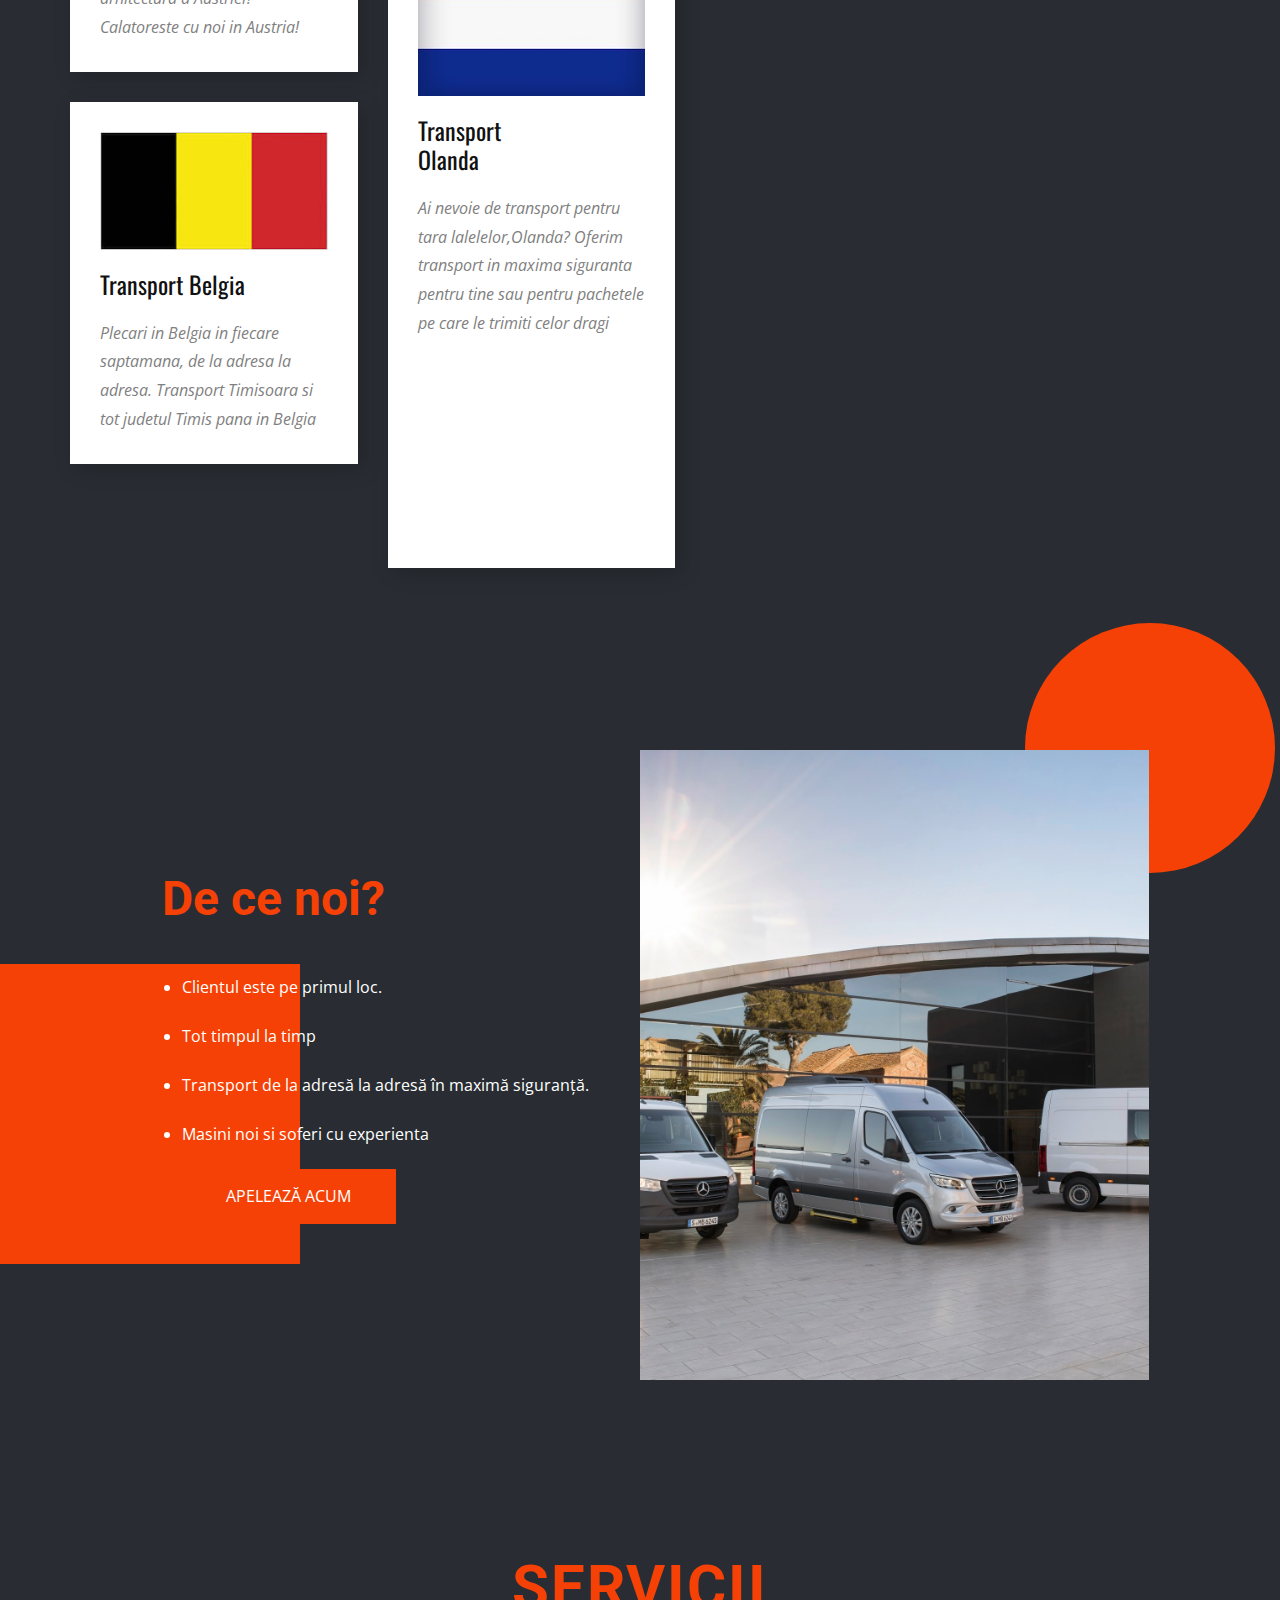
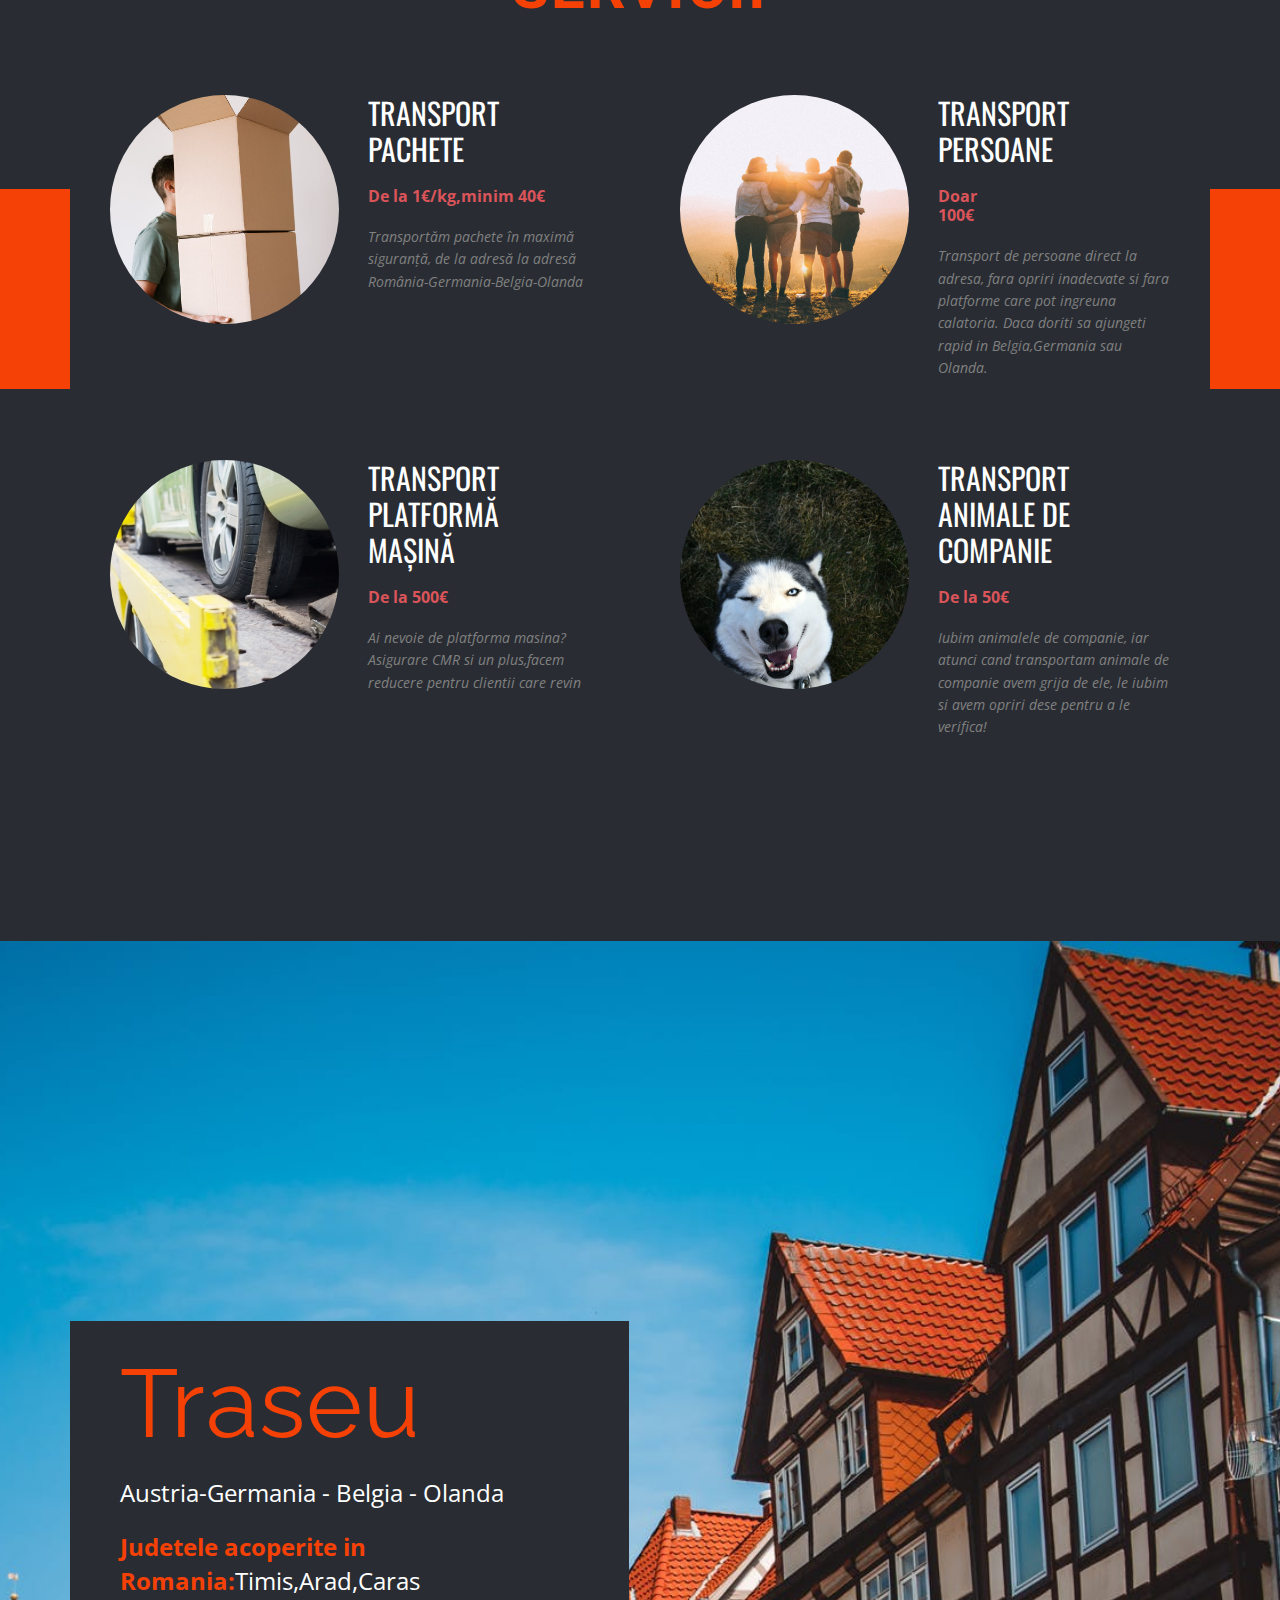
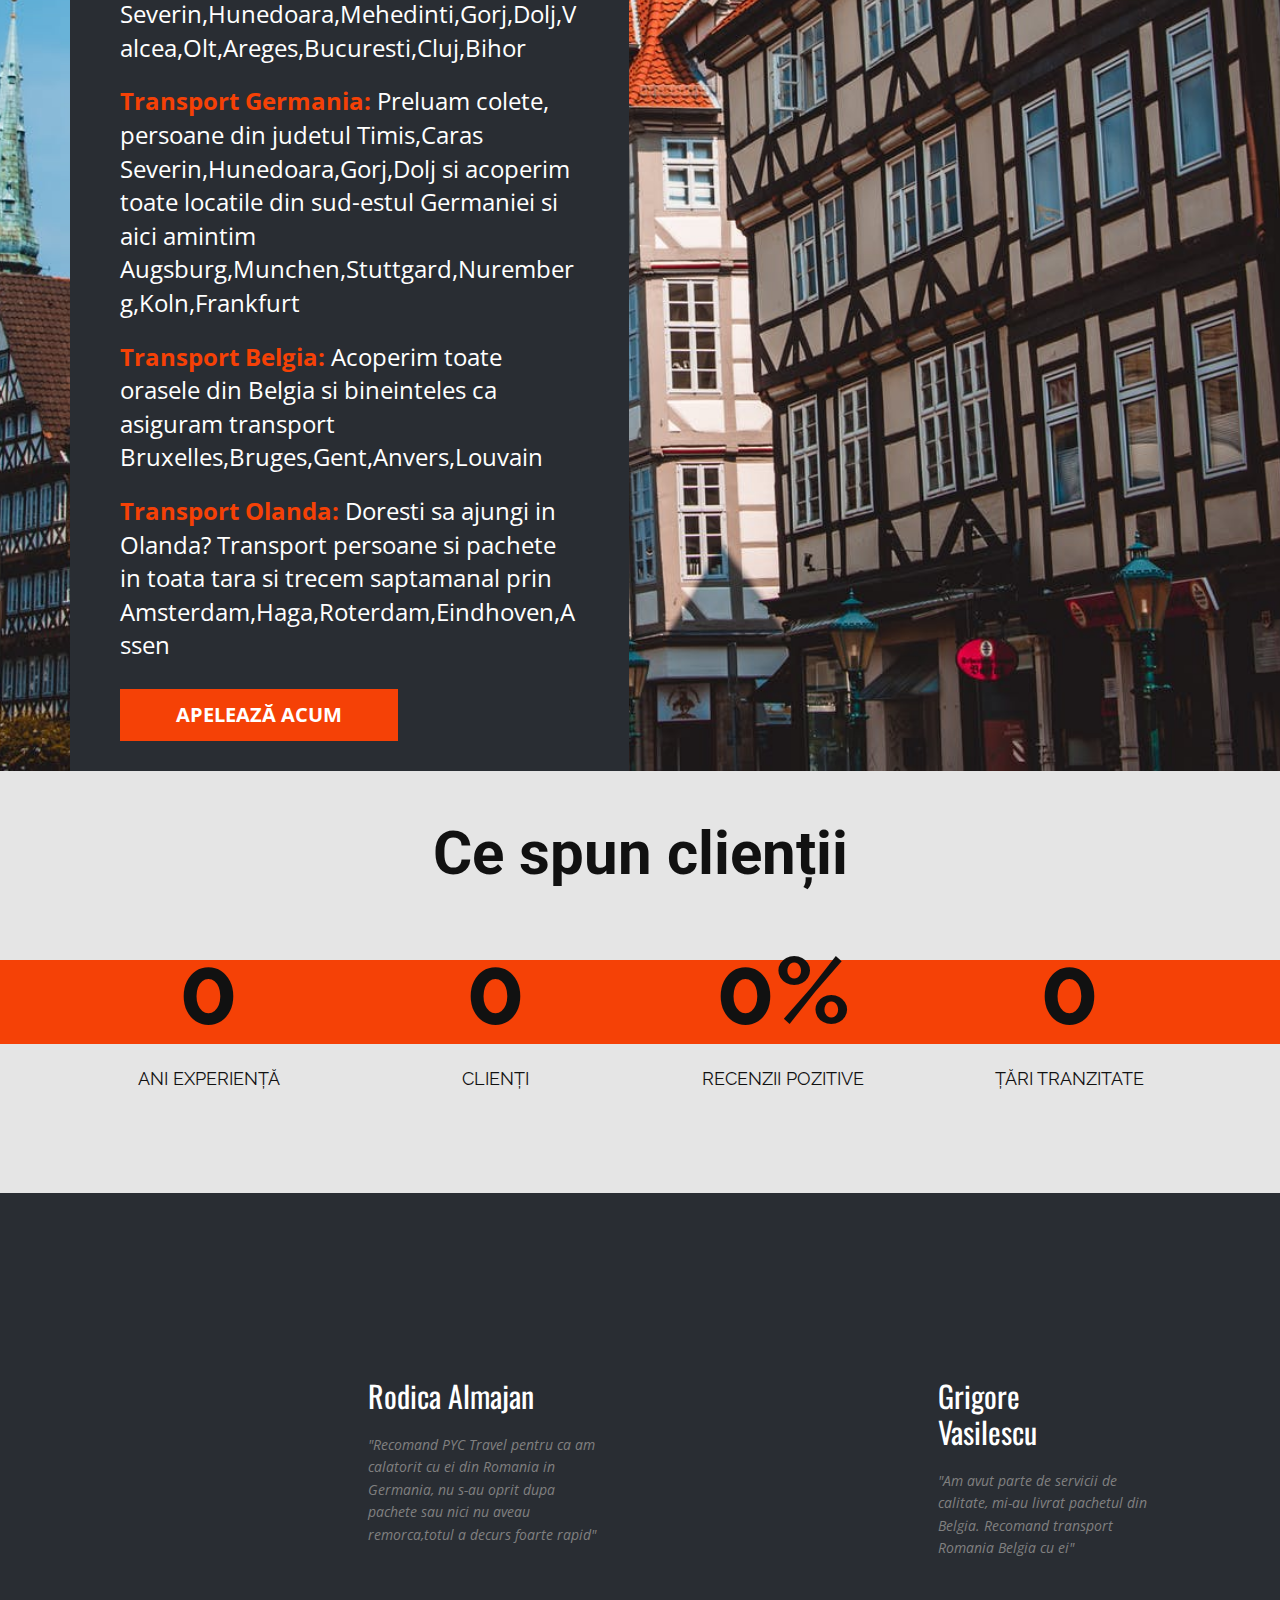
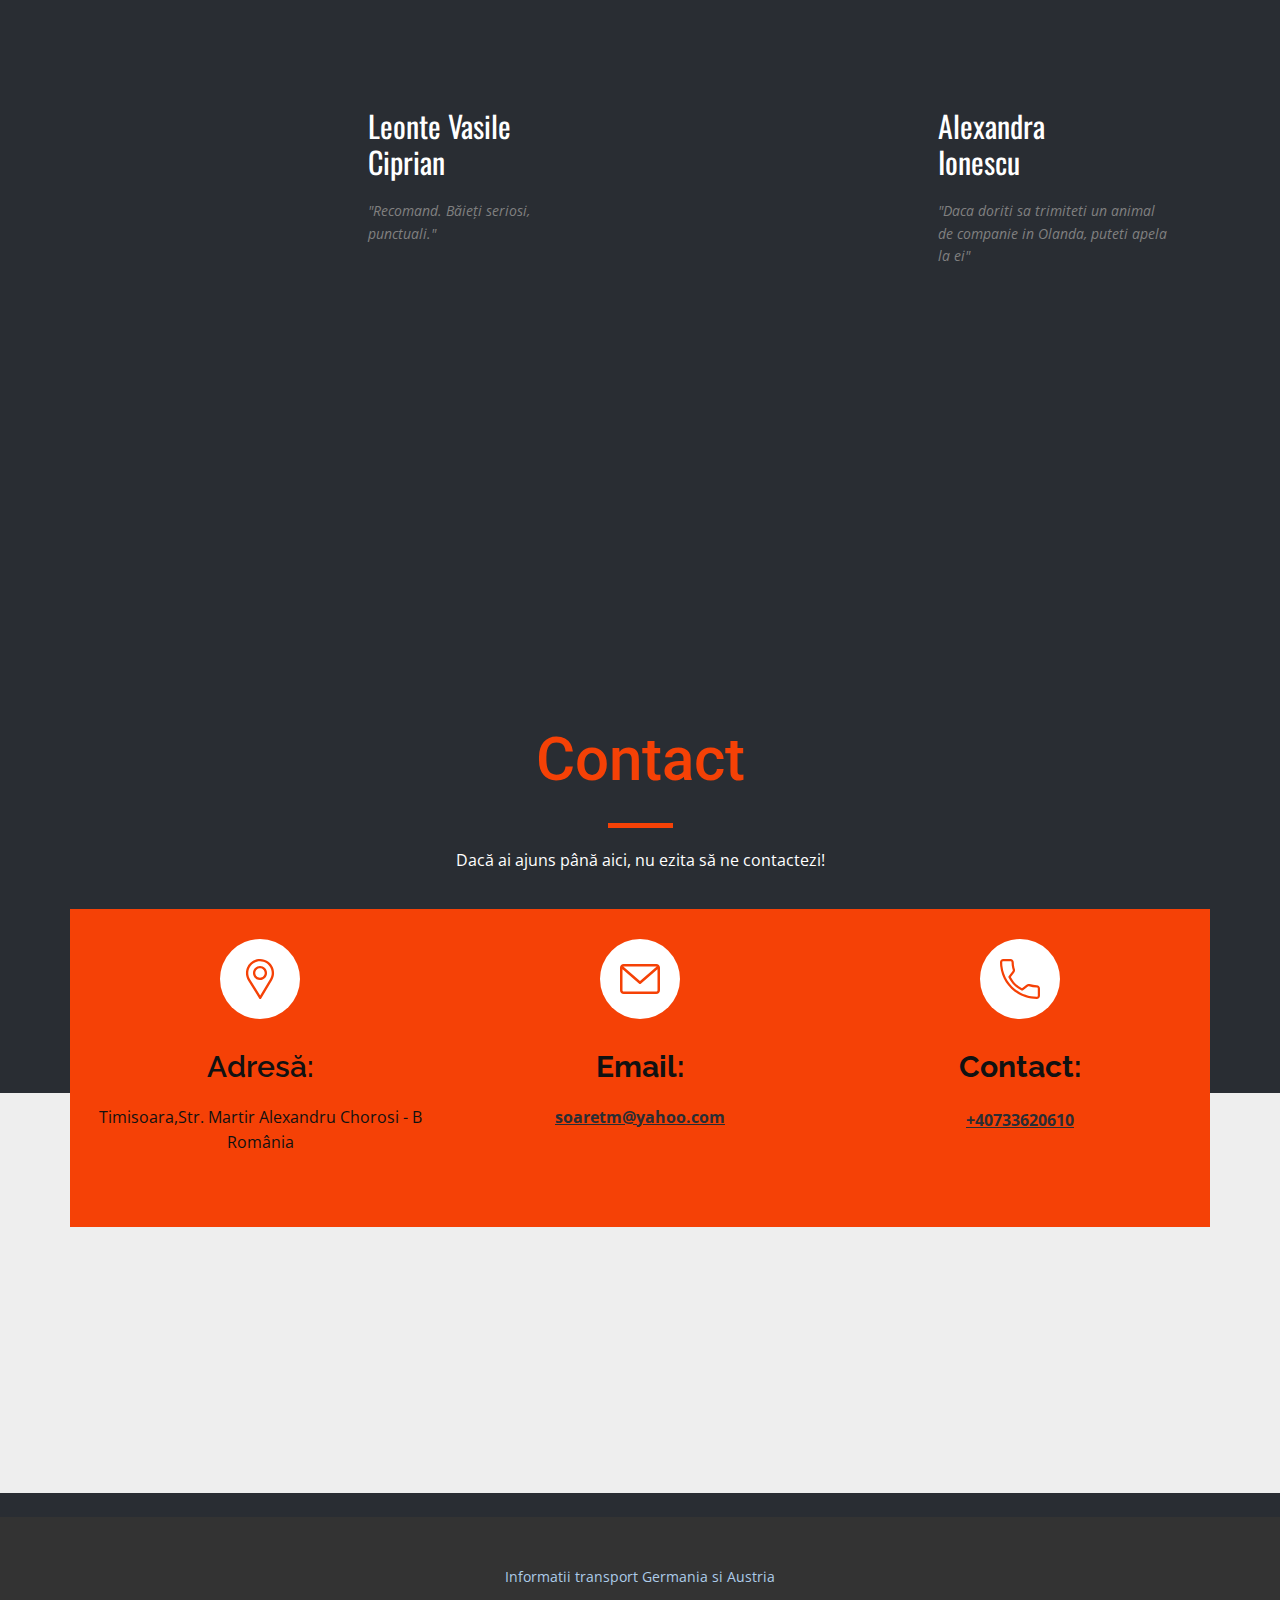
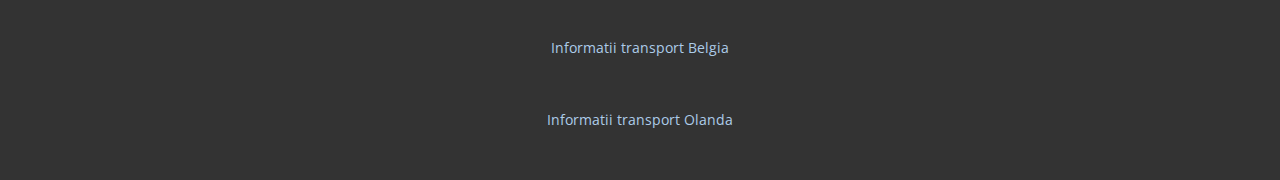
==== commit 4e3323a5: "update buttons style" ====
--- a/index.html
+++ b/index.html
@@ -169,14 +169,16 @@
   </section>
 
   <section class="u-align-center u-clearfix u-grey-10 u-section-3" id="carousel_b603">
-    <div class="u-palette-3-base u-shape u-shape-rectangle u-shape-1"></div>
-    <div class="u-palette-3-base u-shape u-shape-circle u-shape-2"></div>
+    <div style="margin-right:5px; height: 300px; width: 300px;"
+      class="u-palette-3-base u-shape u-shape-rectangle u-shape-1"></div>
+    <div style="margin-right:5px; height: 250px; width: 250px;"
+      class="u-palette-3-base u-shape u-shape-circle u-shape-2"></div>
     <div class="u-clearfix u-layout-wrap u-layout-wrap-1">
       <div class="u-layout">
         <div class="u-layout-row">
           <div class="u-align-left u-container-style u-layout-cell u-right-cell u-size-30 u-layout-cell-1">
             <div class="u-container-layout u-valign-middle u-container-layout-1">
-              <h2 style="color:#F54106;margin-right:190px;margin-bottom: 5%;" class="u-text u-text-1">De ce noi?<br>
+              <h2 style="color:#F54106;" class="u-text u-text-1">De ce noi?<br>
               </h2>
               <ul>
                 <li style="color: white;" class="u-text u-text-2">
